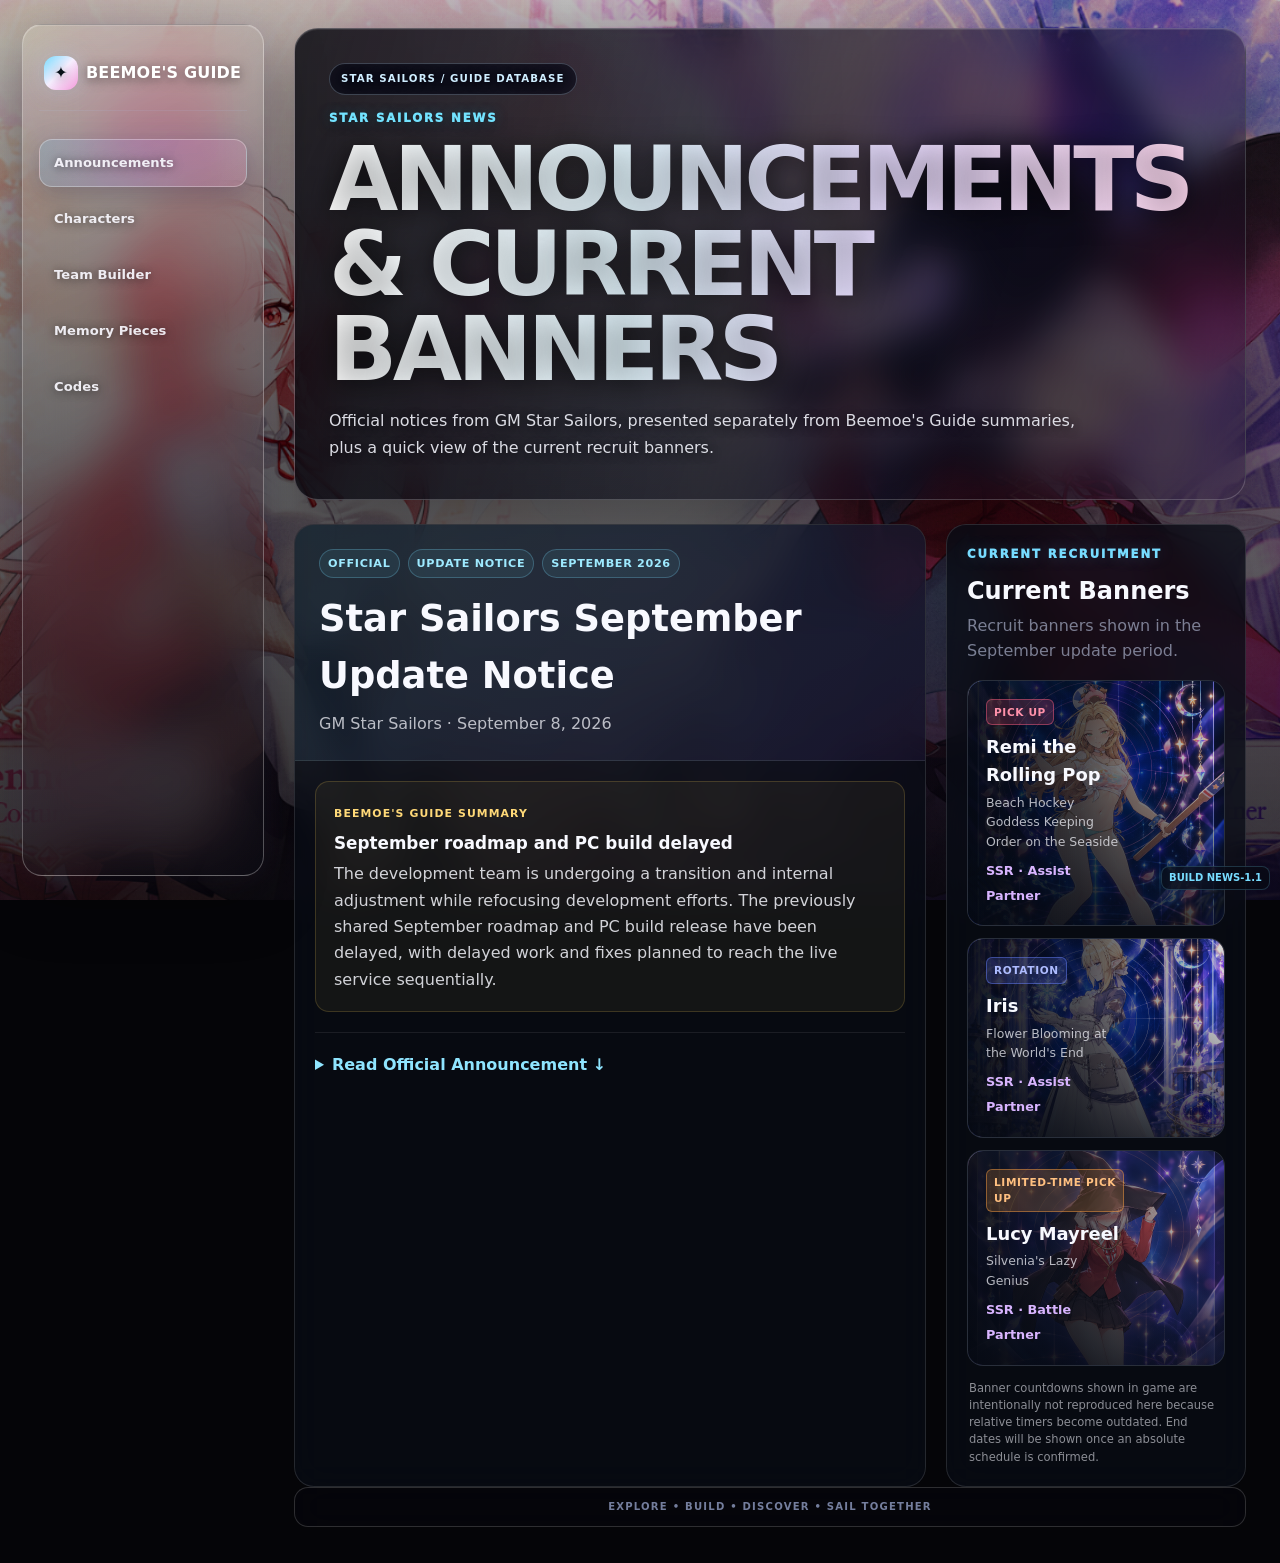
==== announcements.html @ 9695ebdf "Move Announcements first in site navigation" ====
<!DOCTYPE html><html lang="en"><head><meta charset="UTF-8"><meta name="viewport" content="width=device-width,initial-scale=1"><meta name="description" content="Latest official Star Sailors announcements and current recruit banners"><title>Announcements | Beemoe's Guide</title><link rel="stylesheet" href="./css/base.css?v=11"><link rel="stylesheet" href="./css/retro-theme.css?v=11"><link rel="stylesheet" href="./css/layout-fix.css?v=11"><link rel="stylesheet" href="./css/anime-glass-theme.css?v=11"><link rel="stylesheet" href="./css/announcements.css?v=1"></head><body><header class="topbar"><a class="logo" href="index.html"><span>✦</span> BEEMOE'S GUIDE</a><button id="menuBtn" class="menu-btn" aria-label="Open menu">☰</button><nav id="navLinks"><a class="active" href="announcements.html">Announcements</a><a href="index.html">Characters</a><a href="team-builder.html">Team Builder</a><a href="memory-pieces.html">Memory Pieces</a><a href="codes.html">Codes</a></nav></header><main class="wrap"><section class="page-head announcement-hero"><p class="eyebrow">STAR SAILORS NEWS</p><h1>Announcements & Current Banners</h1><p>Official notices from GM Star Sailors, presented separately from Beemoe's Guide summaries, plus a quick view of the current recruit banners.</p></section><div class="announcement-layout"><article class="official-card"><div class="official-head"><div class="notice-tags"><span class="notice-tag">OFFICIAL</span><span class="notice-tag">UPDATE NOTICE</span><span class="notice-tag">SEPTEMBER 2026</span></div><h2>Star Sailors September Update Notice</h2><p>GM Star Sailors · September 8, 2026</p></div><div class="player-summary"><span>BEEMOE'S GUIDE SUMMARY</span><strong>September roadmap and PC build delayed</strong><p>The development team is undergoing a transition and internal adjustment while refocusing development efforts. The previously shared September roadmap and PC build release have been delayed, with delayed work and fixes planned to reach the live service sequentially.</p></div><div class="official-body"><details><summary>Read Official Announcement ↓</summary><div class="official-copy"><p><strong>✨Our Voyage Continues✨ Star Sailors!</strong></p><p>Greetings, Adventurers!</p><p>First, we sincerely apologize for the concern caused by our recent lack of smooth communication and updates. We are carefully reviewing all the heartfelt criticism and concerns you have shared through the community. Today, we would like to apologize for the update delay and provide information on our September operation plan.</p><h3>1. Update Delay</h3><p>Star Sailors was created with the vision of reviving the classic JRPG turn-based combat system with a modern touch and charming characters. This vision still remains deeply rooted in our hearts.</p><p>To make this vision a reality, the &lt;Star Sailors&gt; development team is currently going through a period of transition and internal adjustment. We plan to refocus our development efforts to improve the game as a whole and get back on track with a better schedule.</p><p>To achieve this, some changes will be made to our development system, and we will need some time to complete this transition. As a result, the September update roadmap we had previously shared, as well as the PC build release, have unfortunately been delayed.</p><p>We sincerely apologize for disappointing Adventurers who have been waiting for the update content and PC build.</p><p>We understand that many Adventurers may be worried about future updates due to this sudden delay. We are currently communicating closely with the dev team to prevent any further schedule delays. Until then, the following temporary operation plan will be carried out.</p><p>We will prepare so that the delayed work and fixes can be applied to the live service sequentially as quickly as possible.</p><p class="source-note">Official announcement text supplied from GM Star Sailors. Beemoe's Guide summary above is editorial and is intentionally labeled separately.</p></div></details></div></article><aside class="banner-section"><p class="eyebrow">CURRENT RECRUITMENT</p><h2>Current Banners</h2><p class="lead">Recruit banners shown in the September update period.</p><div class="banner-stack"><article class="recruit-card"><div class="recruit-art"><img src="assets/characters/rolling-pop.png" alt="Remi the Rolling Pop" onerror="this.src='assets/characters/remi-the-rolling-pop.png'"></div><div class="recruit-copy"><span class="recruit-type pickup">PICK UP</span><h3>Remi the Rolling Pop</h3><p>Beach Hockey Goddess Keeping Order on the Seaside</p><strong>SSR · Assist Partner</strong></div></article><article class="recruit-card"><div class="recruit-art"><img src="assets/characters/iris.png" alt="Iris"></div><div class="recruit-copy"><span class="recruit-type rotation">ROTATION</span><h3>Iris</h3><p>Flower Blooming at the World's End</p><strong>SSR · Assist Partner</strong></div></article><article class="recruit-card"><div class="recruit-art"><img src="assets/characters/lucy-mayreel.png" alt="Lucy Mayreel"></div><div class="recruit-copy"><span class="recruit-type limited">LIMITED-TIME PICK UP</span><h3>Lucy Mayreel</h3><p>Silvenia's Lazy Genius</p><strong>SSR · Battle Partner</strong></div></article></div><p class="banner-disclaimer">Banner countdowns shown in game are intentionally not reproduced here because relative timers become outdated. End dates will be shown once an absolute schedule is confirmed.</p></aside></div></main><script>const b=document.getElementById('menuBtn'),n=document.getElementById('navLinks');if(b&&n)b.addEventListener('click',()=>n.classList.toggle('open'));</script><div style="position:fixed;right:10px;bottom:10px;z-index:9999;font:700 10px/1.2 system-ui;padding:5px 7px;border-radius:8px;background:rgba(8,11,18,.62);backdrop-filter:blur(10px);color:#77dcff;border:1px solid rgba(119,220,255,.2)">BUILD NEWS-1.1</div></body></html>
---- css/base.css ----
*{box-sizing:border-box;margin:0;padding:0}
html{scroll-behavior:smooth;scroll-padding-top:130px}
:root{
  --bg:#080b12;--bg2:#0d121d;--panel:#121925;--panel2:#182233;--panel3:#202b3d;--line:#28364b;--text:#f5f7fb;--muted:#95a0b3;--cyan:#67e8f9;--cyan2:#22d3ee;--purple:#8b5cf6;--violet:#a78bfa;--gold:#fbbf24;--green:#4ade80;--red:#fb7185;--max:1220px;
}
body{font-family:Inter,ui-sans-serif,system-ui,-apple-system,BlinkMacSystemFont,"Segoe UI",sans-serif;color:var(--text);line-height:1.55;min-height:100vh;background:linear-gradient(rgba(255,255,255,.018) 1px,transparent 1px),linear-gradient(90deg,rgba(255,255,255,.018) 1px,transparent 1px),radial-gradient(circle at 15% 0%,rgba(103,232,249,.12),transparent 24%),radial-gradient(circle at 85% 10%,rgba(139,92,246,.14),transparent 26%),var(--bg);background-size:42px 42px,42px 42px,auto,auto,auto;}
body.modal-open{overflow:hidden}a{text-decoration:none;color:inherit}button,input,select{font:inherit}.wrap{width:min(var(--max),calc(100% - 34px));margin:auto}
.topbar{height:74px;padding:0 max(17px,calc((100vw - var(--max))/2));position:sticky;top:0;z-index:80;display:flex;align-items:center;justify-content:space-between;gap:20px;background:rgba(8,11,18,.92);backdrop-filter:blur(16px);border-bottom:1px solid var(--line)}
.logo{font-weight:950;letter-spacing:-.02em;display:flex;align-items:center;gap:8px}.logo span{width:34px;height:34px;border-radius:10px;display:grid;place-items:center;background:linear-gradient(135deg,var(--cyan),var(--purple));color:#071018;box-shadow:0 0 28px rgba(103,232,249,.18)}.topbar nav{display:flex;gap:6px}.topbar nav a{padding:9px 12px;border-radius:9px;color:var(--muted);font-size:.88rem;font-weight:800;transition:.2s}.topbar nav a:hover,.topbar nav a.active{color:#fff;background:rgba(255,255,255,.05)}.menu-btn{display:none}
.page-head{padding:78px 0 32px}.eyebrow{color:var(--cyan);font-size:.73rem;font-weight:950;letter-spacing:.16em;text-transform:uppercase;margin-bottom:10px}.page-head h1,.character-hero h1{font-size:clamp(3rem,7vw,5.7rem);line-height:.95;letter-spacing:-.055em;text-transform:uppercase}.page-head h1 span{color:var(--cyan)}.page-head>p:last-child,.tagline{color:var(--muted);max-width:760px;margin-top:16px}
.database-toolbar{background:linear-gradient(180deg,rgba(255,255,255,.025),rgba(255,255,255,.012)),var(--panel);border:1px solid var(--line);border-radius:18px;padding:18px;box-shadow:0 18px 55px rgba(0,0,0,.25);margin-bottom:22px}.database-tabs{display:flex;gap:8px;flex-wrap:wrap;margin-bottom:16px}.db-tab,.outline-btn{border:1px solid var(--line);background:var(--panel2);color:var(--muted);padding:8px 13px;border-radius:9px;font-weight:850;cursor:pointer;transition:.2s}.db-tab:hover,.db-tab.active,.outline-btn:hover{color:#071018;border-color:transparent;background:linear-gradient(135deg,var(--cyan),var(--cyan2));box-shadow:0 8px 25px rgba(34,211,238,.13)}.filter-grid{display:grid;grid-template-columns:repeat(4,1fr);gap:12px}.filter-grid label{display:grid;gap:6px}.filter-grid label>span{color:var(--muted);font-size:.68rem;font-weight:900;letter-spacing:.09em;text-transform:uppercase}.filter-grid select,.filter-grid input{width:100%;outline:none;border:1px solid var(--line);background:#0d131e;color:#fff;border-radius:10px;padding:10px 11px}.filter-grid select:focus,.filter-grid input:focus{border-color:var(--cyan)}
.results-bar{display:flex;align-items:center;justify-content:space-between;gap:16px;margin:18px 0;color:var(--muted)}.mini-link{color:var(--cyan);font-size:.86rem;font-weight:900}
.character-grid{display:grid;grid-template-columns:repeat(4,1fr);gap:15px;padding-bottom:72px}.character-card{overflow:hidden;background:var(--panel);border:1px solid var(--line);border-radius:16px;transition:.22s;box-shadow:0 16px 40px rgba(0,0,0,.2)}.character-card:hover{transform:translateY(-5px);border-color:#3b506d;box-shadow:0 20px 48px rgba(0,0,0,.32),0 0 28px rgba(103,232,249,.04)}.portrait{height:235px;position:relative;display:grid;place-items:center;background:radial-gradient(circle at 50% 40%,rgba(103,232,249,.15),transparent 30%),linear-gradient(155deg,#1b2636,#101620 68%);border-bottom:1px solid var(--line)}.portrait.adventurer{background:radial-gradient(circle at 50% 40%,rgba(251,191,36,.13),transparent 30%),linear-gradient(155deg,#252334,#111620 68%)}.portrait.assist{background:radial-gradient(circle at 50% 40%,rgba(139,92,246,.18),transparent 31%),linear-gradient(155deg,#22263b,#111620 68%)}.portrait-icon{font-size:5.4rem;filter:drop-shadow(0 12px 18px rgba(0,0,0,.32))}.rarity{position:absolute;left:12px;top:12px;padding:5px 8px;border-radius:7px;background:rgba(251,191,36,.12);border:1px solid rgba(251,191,36,.26);color:var(--gold);font-size:.68rem;font-weight:950}.type-badge,.hero-type{position:absolute;right:12px;top:12px;padding:5px 8px;border-radius:7px;background:rgba(103,232,249,.08);border:1px solid rgba(103,232,249,.2);color:var(--cyan);font-size:.64rem;font-weight:950;letter-spacing:.05em;text-transform:uppercase}.card-body{padding:16px}.card-top{display:flex;align-items:flex-start;justify-content:space-between;gap:10px}.card-body h2{font-size:1.08rem;line-height:1.2}.card-top p{color:var(--muted);font-size:.74rem;margin-top:3px}.element,.hero-tags span{display:inline-flex;align-items:center;padding:5px 7px;border-radius:7px;border:1px solid var(--line);background:rgba(255,255,255,.025);font-size:.65rem;font-weight:900;text-transform:uppercase}.element.fire{color:#ff947c;border-color:rgba(255,148,124,.28);background:rgba(255,148,124,.07)}.element.water{color:#70cfff;border-color:rgba(112,207,255,.28);background:rgba(112,207,255,.07)}.element.wind{color:#79e4aa;border-color:rgba(121,228,170,.28);background:rgba(121,228,170,.07)}.element.earth{color:#e8b45f;border-color:rgba(232,180,95,.28);background:rgba(232,180,95,.07)}.element.light{color:#fff0aa;border-color:rgba(255,240,170,.28);background:rgba(255,240,170,.07)}.element.dark{color:#c69aff;border-color:rgba(198,154,255,.28);background:rgba(198,154,255,.07)}.attribute-row{display:flex;gap:6px;flex-wrap:wrap;margin-top:12px}.attribute-row span{padding:5px 7px;border-radius:7px;border:1px solid var(--line);color:#c7cfda;background:rgba(255,255,255,.025);font-size:.65rem;font-weight:850}.badges{display:flex;justify-content:space-between;gap:8px;padding-top:12px;margin-top:13px;border-top:1px solid var(--line);color:var(--muted);font-size:.66rem;font-weight:850}.badges span:last-child{color:var(--cyan)}
.info-strip{display:grid;grid-template-columns:repeat(3,1fr);gap:12px;margin-bottom:76px}.info-strip>div{background:var(--panel);border:1px solid var(--line);border-radius:13px;padding:15px}.info-kicker{display:block;color:var(--cyan);font-size:.63rem;font-weight:950;letter-spacing:.1em;margin-bottom:5px}.info-strip strong{font-size:.82rem}
.character-hero{padding:56px 0;border-bottom:1px solid var(--line);background:radial-gradient(circle at 15% 50%,rgba(103,232,249,.10),transparent 28%),radial-gradient(circle at 85% 50%,rgba(139,92,246,.10),transparent 30%)}.character-hero-grid{display:grid;grid-template-columns:350px 1fr;gap:50px;align-items:center}.large-portrait{height:390px;position:relative;display:grid;place-items:center;border-radius:18px;border:1px solid var(--line);background:radial-gradient(circle,rgba(103,232,249,.14),transparent 31%),linear-gradient(155deg,#1d2938,#101620);box-shadow:0 22px 65px rgba(0,0,0,.28)}.big-icon{font-size:8rem}.hero-tags{display:flex;gap:7px;flex-wrap:wrap;margin-top:22px}.hero-tags span:not(.element){color:#c7d0dc}.tab-shell{position:sticky;top:74px;z-index:50;background:rgba(12,17,26,.94);backdrop-filter:blur(12px);border-bottom:1px solid var(--line)}.tabs{display:flex;gap:26px;overflow:auto}.tabs a{padding:14px 0;color:var(--muted);white-space:nowrap;font-size:.8rem;font-weight:850}.tabs a:hover{color:var(--cyan)}.detail-content{padding-bottom:90px}.detail-section{padding:62px 0;border-bottom:1px solid var(--line)}.detail-section h2{font-size:clamp(2rem,4vw,3rem);letter-spacing:-.035em;margin-bottom:22px}.lead{color:var(--muted);max-width:850px}.overview-grid{display:grid;grid-template-columns:repeat(4,1fr);gap:12px}.overview-panel,.gear-card,.placeholder-block,.showcase{background:var(--panel);border:1px solid var(--line);border-radius:14px;padding:17px}.overview-panel span{display:block;color:var(--muted);font-size:.66rem;font-weight:900;text-transform:uppercase}.overview-panel strong{display:block;margin-top:5px}.content-placeholder{margin-top:18px}.placeholder-block p,.showcase p{color:var(--muted);margin-top:6px}.gear-grid{display:grid;grid-template-columns:repeat(3,1fr);gap:12px}.gear-icon{width:52px;height:52px;border-radius:11px;display:grid;place-items:center;background:rgba(103,232,249,.08);border:1px solid rgba(103,232,249,.18);color:var(--cyan);font-size:1.35rem;margin:16px 0}.showcase{text-align:center;padding:62px 24px;background:radial-gradient(circle at center,rgba(139,92,246,.12),transparent 32%),var(--panel)}.play{width:70px;height:70px;border-radius:50%;display:grid;place-items:center;margin:0 auto 17px;background:linear-gradient(135deg,var(--cyan),var(--cyan2));color:#061018;font-size:1.35rem;box-shadow:0 0 35px rgba(103,232,249,.16)}
.team-page-head{padding-bottom:28px}.formation-shell{margin:12px 0 32px}.formation-grid{display:grid;grid-template-columns:1.15fr repeat(4,1fr) 1.15fr;gap:11px}.team-slot{min-height:315px;position:relative;border:1px solid var(--line);border-radius:16px;background:linear-gradient(180deg,#151d2b,#0e141f);color:#fff;padding:18px 11px;display:flex;flex-direction:column;align-items:center;justify-content:center;text-align:center;cursor:pointer;transition:.22s;overflow:hidden}.team-slot:before{content:"";position:absolute;inset:0 auto auto 0;width:100%;height:3px;background:linear-gradient(90deg,var(--cyan),var(--purple),transparent 84%);opacity:.8}.team-slot:hover{transform:translateY(-5px);border-color:#40536e;box-shadow:0 18px 44px rgba(0,0,0,.32),0 0 25px rgba(103,232,249,.05)}.team-slot.hero-slot{background:radial-gradient(circle at 50% 38%,rgba(251,191,36,.08),transparent 31%),linear-gradient(180deg,#1d2230,#101620)}.team-slot.monster-slot{background:radial-gradient(circle at 50% 38%,rgba(139,92,246,.14),transparent 31%),linear-gradient(180deg,#171b2b,#0f1420)}.team-slot.filled{border-color:#3b516c}.slot-label{position:absolute;top:13px;color:var(--cyan);font-size:.61rem;font-weight:950;letter-spacing:.08em}.slot-icon{font-size:4.2rem;margin:22px 0 13px;filter:drop-shadow(0 10px 16px rgba(0,0,0,.32))}.team-slot strong{font-size:.92rem}.team-slot small{color:var(--muted);font-size:.68rem;margin-top:5px}.team-analysis{padding:28px 0 82px}.analysis-head{display:flex;align-items:flex-end;justify-content:space-between;gap:20px;margin-bottom:18px}.analysis-head h2{font-size:2rem}.analysis-grid{display:grid;grid-template-columns:repeat(4,1fr);gap:12px}.analysis-card{background:var(--panel);border:1px solid var(--line);border-radius:13px;padding:16px}.analysis-card span{display:block;color:var(--muted);font-size:.65rem;font-weight:900;text-transform:uppercase;letter-spacing:.08em}.analysis-card strong{display:block;margin-top:5px}.team-note{margin-top:12px;border-radius:12px;background:rgba(103,232,249,.05);border:1px solid rgba(103,232,249,.16);padding:15px;color:var(--muted)}
.picker-backdrop{position:fixed;inset:0;z-index:100;background:rgba(3,6,11,.78);display:grid;place-items:center;padding:22px}.picker-backdrop[hidden]{display:none}.picker-modal{width:min(930px,100%);max-height:85vh;overflow:auto;background:#0e141e;border:1px solid var(--line);border-radius:18px;padding:20px;box-shadow:0 35px 100px rgba(0,0,0,.55)}.picker-head{display:flex;justify-content:space-between;align-items:flex-start;gap:16px;margin-bottom:18px}.picker-head h2{font-size:1.8rem}.icon-btn{width:38px;height:38px;border-radius:9px;border:1px solid var(--line);background:var(--panel2);color:#fff;cursor:pointer}.picker-grid{display:grid;grid-template-columns:repeat(3,1fr);gap:10px}.picker-card{display:grid;grid-template-columns:62px 1fr;gap:12px;align-items:center;text-align:left;padding:11px;border-radius:12px;border:1px solid var(--line);background:var(--panel);color:#fff;cursor:pointer;transition:.2s}.picker-card:hover{border-color:#415670;transform:translateY(-2px)}.picker-icon{width:58px;height:58px;border-radius:10px;display:grid;place-items:center;background:#0c1119;font-size:2rem}.picker-card small{display:block;color:var(--muted);font-size:.68rem}.picker-tags{display:flex;gap:5px;flex-wrap:wrap;margin-top:6px}.picker-tags span{padding:3px 5px;border-radius:5px;border:1px solid var(--line);color:#c6cfdb;font-size:.6rem}
@media(max-width:1050px){.character-grid{grid-template-columns:repeat(3,1fr)}.formation-grid{grid-template-columns:repeat(3,1fr)}.filter-grid{grid-template-columns:repeat(2,1fr)}.overview-grid,.analysis-grid{grid-template-columns:repeat(2,1fr)}}
@media(max-width:760px){.topbar nav{position:absolute;top:74px;left:16px;right:16px;display:none;flex-direction:column;padding:10px;border-radius:12px;border:1px solid var(--line);background:#0d121d}.topbar nav.open{display:flex}.menu-btn{display:block;background:var(--panel);color:#fff;border:1px solid var(--line);border-radius:9px;padding:7px 10px}.character-grid,.formation-grid,.filter-grid,.overview-grid,.analysis-grid,.picker-grid,.gear-grid{grid-template-columns:1fr}.portrait{height:220px}.team-slot{min-height:205px}.character-hero-grid{grid-template-columns:1fr}.large-portrait{height:300px}.info-strip{grid-template-columns:1fr}}
.memory-filter-grid{grid-template-columns:2fr 1fr}.memory-grid{display:grid;grid-template-columns:repeat(3,1fr);gap:16px;padding-bottom:80px}.memory-card{overflow:hidden;background:var(--panel);border:1px solid var(--line);border-radius:16px;transition:.22s;box-shadow:0 16px 40px rgba(0,0,0,.2)}.memory-card:hover{transform:translateY(-5px);border-color:#40536d;box-shadow:0 20px 48px rgba(0,0,0,.32),0 0 28px rgba(139,92,246,.07)}.memory-art{position:relative;height:330px;overflow:hidden;background:radial-gradient(circle at center,rgba(139,92,246,.18),transparent 36%),linear-gradient(155deg,#1b2636,#101620);border-bottom:1px solid var(--line)}.memory-art img{width:100%;height:100%;object-fit:cover;display:block}.memory-placeholder{width:100%;height:100%;display:grid;place-items:center;font-size:5rem;color:var(--violet)}.memory-card-body{padding:16px}.memory-title-row{display:flex;align-items:flex-start;justify-content:space-between;gap:12px}.memory-title-row h2{font-size:1.1rem}.memory-title-row p{color:var(--muted);font-size:.74rem;margin-top:2px}.role-chip{display:inline-flex;align-items:center;padding:5px 8px;border-radius:7px;border:1px solid rgba(139,92,246,.25);background:rgba(139,92,246,.09);color:#c8b5ff;font-size:.66rem;font-weight:900;text-transform:uppercase}.memory-stats-mini{display:grid;grid-template-columns:repeat(3,1fr);gap:8px;margin-top:15px}.memory-stats-mini span{padding:8px;border-radius:9px;border:1px solid var(--line);background:rgba(255,255,255,.025);color:var(--muted);font-size:.66rem;text-align:center}.memory-stats-mini strong{display:block;color:#fff;font-size:.86rem;margin-top:3px}
.memory-detail-hero{padding:62px 0 72px;background:radial-gradient(circle at 20% 50%,rgba(103,232,249,.08),transparent 26%),radial-gradient(circle at 75% 50%,rgba(139,92,246,.12),transparent 30%);border-bottom:1px solid var(--line)}.memory-detail-grid{display:grid;grid-template-columns:minmax(320px,440px) 1fr;gap:48px;align-items:start}.memory-detail-art{position:sticky;top:100px}.memory-card-frame{position:relative;min-height:520px;border-radius:22px;overflow:hidden;border:1px solid #364860;background:radial-gradient(circle,rgba(139,92,246,.13),transparent 36%),#101620;box-shadow:0 26px 75px rgba(0,0,0,.36);transition:.25s}.memory-card-frame.max-growth-active{border-color:rgba(251,191,36,.58);box-shadow:0 26px 75px rgba(0,0,0,.36),0 0 38px rgba(251,191,36,.13),0 0 70px rgba(139,92,246,.08)}.memory-card-frame.max-growth-active:after{content:"✦  ✧  ✦";position:absolute;inset:16px 16px auto auto;color:#ffe082;font-size:1.25rem;text-shadow:0 0 18px rgba(251,191,36,.8)}.memory-card-frame img{width:100%;height:100%;min-height:520px;object-fit:cover;display:block}.memory-info-panel{background:linear-gradient(180deg,rgba(255,255,255,.025),rgba(255,255,255,.01)),var(--panel);border:1px solid var(--line);border-radius:18px;padding:22px}.memory-banner{display:flex;justify-content:space-between;align-items:flex-start;gap:20px;padding-bottom:18px;border-bottom:1px solid var(--line)}.memory-banner h1{font-size:clamp(2.2rem,5vw,4rem);line-height:1;letter-spacing:-.045em;text-transform:uppercase}.memory-rarity{display:inline-flex;padding:7px 10px;border-radius:8px;background:rgba(251,191,36,.12);border:1px solid rgba(251,191,36,.28);color:var(--gold);font-weight:950}.memory-meta-row{display:flex;flex-wrap:wrap;gap:10px;align-items:center;padding:16px 0}.restriction-text{color:var(--muted);font-size:.84rem;font-weight:700}.base-stat-panel{display:grid;gap:8px;margin-bottom:20px}.base-stat-panel>div{display:flex;justify-content:space-between;align-items:center;gap:20px;padding:11px 13px;border-radius:10px;background:#0d131e;border:1px solid var(--line)}.base-stat-panel span{color:#d8dfeb;font-weight:800}.base-stat-panel strong{font-size:1.05rem}.effect-stack{display:grid;gap:11px}.effect-block{display:grid;grid-template-columns:44px 1fr;gap:13px;padding:15px 0;border-top:1px solid var(--line)}.effect-icon{width:40px;height:40px;border-radius:10px;display:grid;place-items:center;background:rgba(251,191,36,.08);border:1px solid rgba(251,191,36,.18);color:var(--gold);font-weight:900}.effect-block h3{font-size:1.05rem;margin-bottom:5px}.effect-block p{color:var(--muted);font-size:.9rem}.locked-effect{opacity:.38}.max-growth-control{display:flex;justify-content:space-between;align-items:center;gap:18px;margin-top:20px;padding:16px;border-radius:12px;background:#0d131e;border:1px solid var(--line)}.max-growth-control>div{display:grid}.max-growth-control span{font-weight:900}.max-growth-control small{color:var(--muted);margin-top:2px}.growth-toggle{width:56px;height:30px;border-radius:999px;padding:3px;border:1px solid var(--line);background:#252d3a;cursor:pointer;transition:.2s}.growth-toggle span{display:block;width:22px;height:22px;border-radius:50%;background:#7d8797;transition:.22s}.growth-toggle.active{background:linear-gradient(90deg,var(--purple),var(--cyan2));border-color:transparent;box-shadow:0 0 24px rgba(139,92,246,.15)}.growth-toggle.active span{transform:translateX(25px);background:#fff}.memory-notes{display:grid;grid-template-columns:1fr 1fr;gap:14px;padding:42px 0 80px}.memory-note-card{background:var(--panel);border:1px solid var(--line);border-radius:14px;padding:20px}.memory-note-card h2{font-size:1.15rem;margin-bottom:7px}.memory-note-card p:last-child{color:var(--muted)}
@media(max-width:900px){.memory-grid{grid-template-columns:repeat(2,1fr)}.memory-detail-grid{grid-template-columns:1fr}.memory-detail-art{position:relative;top:auto}.memory-card-frame{max-width:470px;margin:auto}}
@media(max-width:650px){.memory-grid,.memory-filter-grid,.memory-notes{grid-template-columns:1fr}.memory-art{height:300px}}
.character-image{width:100%;height:100%;object-fit:cover;display:block}.character-hero-image{width:100%;height:100%;object-fit:cover;display:block;border-radius:18px}
---- css/retro-theme.css ----
/* Beemoe's Guide — Black Glassmorphism / Star Sailors Theme */
:root{--bg:#030406;--bg-2:#070910;--glass:rgba(13,17,29,.48);--glass-strong:rgba(12,16,28,.68);--glass-soft:rgba(255,255,255,.045);--line:rgba(177,198,255,.22);--line-bright:rgba(126,205,255,.44);--text:#f8f9ff;--muted:#a7aec7;--cyan:#77dcff;--blue:#6aa8ff;--purple:#aa8cff;--pink:#f49adb;--gold:#ffd96a;--green:#69efc1;--red:#ff8098;--shadow:0 24px 70px rgba(0,0,0,.52);--inner:inset 0 1px 0 rgba(255,255,255,.08);--blur:blur(22px) saturate(130%)}
html{scrollbar-color:#7767b7 #06070b}body{font-family:Inter,ui-sans-serif,system-ui,-apple-system,BlinkMacSystemFont,"Segoe UI",sans-serif;color:var(--text);min-height:100vh;overflow-x:hidden;background:radial-gradient(circle at 73% 7%,rgba(116,106,255,.10),transparent 24%),radial-gradient(circle at 20% 82%,rgba(86,180,255,.07),transparent 26%),#030406}body:before{content:"";position:fixed;inset:0;pointer-events:none;z-index:-2;background:radial-gradient(circle at 82% 17%,rgba(118,201,255,.06) 0 1px,transparent 1.5px),radial-gradient(circle at 53% 34%,rgba(244,154,219,.05) 0 1px,transparent 1.5px),radial-gradient(circle at 31% 13%,rgba(255,255,255,.05) 0 1px,transparent 1.5px);background-size:260px 260px,330px 330px,420px 420px;opacity:.7}body:after{content:"";position:fixed;right:-120px;bottom:-150px;width:430px;height:430px;pointer-events:none;z-index:-1;border-radius:50%;background:radial-gradient(circle at 35% 30%,rgba(255,255,255,.10),rgba(125,101,255,.07) 33%,rgba(52,75,126,.035) 52%,transparent 69%);filter:blur(8px);opacity:.48}
.database-toolbar,.team-analysis,.analysis-card,.overview-panel,.gear-card,.placeholder-block,.showcase,.memory-card,.memory-detail-card,.memory-effect-card,.memory-break-card,.memory-stats-card,.info-strip>div,.team-slot,.picker-modal,.large-portrait,.character-card,.results-bar{background:linear-gradient(145deg,rgba(255,255,255,.075),rgba(255,255,255,.025) 36%,rgba(255,255,255,.012) 70%),var(--glass) !important;border:1px solid var(--line) !important;box-shadow:var(--shadow),var(--inner) !important;backdrop-filter:var(--blur);-webkit-backdrop-filter:var(--blur)}
.database-toolbar,.team-analysis,.overview-panel,.gear-card,.placeholder-block,.showcase,.memory-detail-card,.memory-effect-card,.memory-break-card,.memory-stats-card,.picker-modal,.large-portrait{border-radius:20px !important}.character-card,.memory-card,.team-slot,.analysis-card,.info-strip>div,.results-bar{border-radius:17px !important}
@media(min-width:1101px){.topbar{position:fixed !important;left:22px;top:24px;bottom:24px;width:242px;height:auto !important;padding:24px 16px !important;display:flex !important;flex-direction:column;justify-content:flex-start !important;align-items:stretch !important;gap:28px;background:linear-gradient(155deg,rgba(22,28,48,.62),rgba(7,10,18,.66)) !important;border:1px solid rgba(180,202,255,.25) !important;border-radius:20px;backdrop-filter:blur(26px) saturate(125%);-webkit-backdrop-filter:blur(26px) saturate(125%);box-shadow:0 30px 90px rgba(0,0,0,.58),inset 0 1px 0 rgba(255,255,255,.08);z-index:90}.topbar .logo{justify-content:flex-start;padding:7px 5px 20px;border-bottom:1px solid rgba(180,202,255,.10)}.topbar nav{display:flex !important;flex-direction:column;width:100%;gap:8px;padding:0;border:0;background:transparent}.topbar nav a{display:flex;align-items:center;min-height:48px;padding:12px 14px;border-radius:13px;color:#c2c8dc;font-size:.82rem;font-weight:750;border:1px solid transparent}.topbar nav a:hover,.topbar nav a.active{color:#fff;border-color:rgba(135,191,255,.34);background:linear-gradient(100deg,rgba(99,173,255,.16),rgba(184,116,255,.11),rgba(244,154,219,.10));box-shadow:inset 0 1px 0 rgba(255,255,255,.09),0 8px 24px rgba(0,0,0,.22),0 0 24px rgba(116,184,255,.09)}.menu-btn{display:none !important}body>.wrap{width:min(1220px,calc(100vw - 320px));margin-left:294px;margin-right:26px}body>#characterPage,body>#memoryDetail{margin-left:274px;width:calc(100% - 274px)}}
.logo{font-weight:950;letter-spacing:.01em;color:#fff;text-shadow:0 0 18px rgba(119,220,255,.20)}.logo span{border-radius:12px;background:linear-gradient(135deg,var(--cyan),#f6efff 48%,var(--pink));box-shadow:0 0 22px rgba(119,220,255,.20),0 0 32px rgba(244,154,219,.14)}
.page-head{padding-top:66px;position:relative}.page-head:before{content:"STAR SAILORS / GUIDE DATABASE";display:inline-flex;margin-bottom:14px;padding:7px 11px;border:1px solid rgba(177,198,255,.16);border-radius:999px;color:#b9c9ef;background:rgba(255,255,255,.025);backdrop-filter:blur(12px);font-size:.64rem;font-weight:850;letter-spacing:.105em}.eyebrow{color:var(--cyan);text-shadow:0 0 16px rgba(119,220,255,.25)}.page-head h1,.character-hero h1{letter-spacing:-.052em;background:linear-gradient(90deg,#fff 0%,#c8efff 35%,#c9b6ff 66%,#f3b6dc 100%);-webkit-background-clip:text;background-clip:text;color:transparent;filter:drop-shadow(0 0 24px rgba(103,178,255,.09))}.page-head>p:last-child,.tagline,.lead{color:var(--muted)}
.database-toolbar{position:relative;overflow:hidden;padding:20px !important}.database-toolbar:before,.team-analysis:before,.overview-panel:before,.memory-card:before{content:"";position:absolute;left:18px;right:18px;top:0;height:1px;background:linear-gradient(90deg,transparent,rgba(119,220,255,.66),rgba(196,148,255,.46),rgba(244,154,219,.42),transparent);opacity:.9}.db-tab,.outline-btn,.icon-btn{border-radius:11px !important;border:1px solid rgba(177,198,255,.15);background:rgba(255,255,255,.035);color:#bdc4d7;font-weight:800;transition:.2s ease;backdrop-filter:blur(12px)}.db-tab:hover,.db-tab.active,.outline-btn:hover{color:#fff;border-color:rgba(134,199,255,.34);background:linear-gradient(110deg,rgba(91,169,255,.14),rgba(174,125,255,.11),rgba(244,154,219,.11));box-shadow:0 8px 22px rgba(0,0,0,.22),inset 0 1px 0 rgba(255,255,255,.08),0 0 20px rgba(112,186,255,.06)}.filter-grid select,.filter-grid input{border-radius:12px;background:rgba(4,7,14,.58);border-color:rgba(177,198,255,.15);color:#f1f5ff;box-shadow:inset 0 1px 0 rgba(255,255,255,.025)}.filter-grid select:focus,.filter-grid input:focus{border-color:rgba(119,220,255,.50);box-shadow:0 0 0 3px rgba(119,220,255,.055)}
.character-grid,.memory-grid{gap:18px}.character-card,.memory-card,.team-slot{overflow:hidden;position:relative;transition:transform .22s ease,border-color .22s ease,box-shadow .22s ease}.character-card:after,.memory-card:after,.team-slot:after{content:"";position:absolute;inset:0;pointer-events:none;background:linear-gradient(125deg,rgba(255,255,255,.08),transparent 24%,transparent 72%,rgba(152,116,255,.045));opacity:.75}.character-card:hover,.memory-card:hover,.team-slot:hover{transform:translateY(-6px);border-color:rgba(132,201,255,.38) !important;box-shadow:0 28px 68px rgba(0,0,0,.56),0 0 28px rgba(102,181,255,.07),inset 0 1px 0 rgba(255,255,255,.10) !important}.portrait,.portrait.adventurer,.portrait.assist,.memory-art{background:rgba(5,8,16,.50);border-bottom:1px solid rgba(177,198,255,.12)}.memory-art img{filter:saturate(1.02) contrast(1.015)}.rarity{border-radius:8px;background:rgba(255,217,106,.08);border-color:rgba(255,217,106,.25);color:var(--gold);backdrop-filter:blur(8px)}.type-badge,.hero-type{border-radius:8px;color:#fff;border-color:rgba(244,154,219,.24);background:rgba(244,154,219,.08);backdrop-filter:blur(10px)}.element,.hero-tags span,.attribute-row span,.memory-role{border-radius:8px !important;background:rgba(255,255,255,.03)}.badges{border-color:rgba(177,198,255,.10)}.badges span:last-child,.mini-link,.info-kicker,.slot-label{color:var(--cyan)}.memory-stats span,.stat-box{border-radius:10px !important;background:rgba(255,255,255,.025) !important;border-color:rgba(177,198,255,.13) !important;box-shadow:inset 0 1px 0 rgba(255,255,255,.035)}.memory-placeholder{color:var(--pink);text-shadow:0 0 18px rgba(244,154,219,.30)}
.character-hero{background:radial-gradient(circle at 21% 44%,rgba(82,169,255,.07),transparent 27%),radial-gradient(circle at 80% 35%,rgba(178,127,255,.06),transparent 28%),transparent;border-bottom:1px solid rgba(177,198,255,.10)}.large-portrait{overflow:hidden}.tab-shell{background:rgba(4,6,11,.70);backdrop-filter:blur(20px) saturate(125%);border-bottom:1px solid rgba(177,198,255,.10)}.tabs a{font-weight:780}.tabs a:hover{color:var(--cyan)}.formation-grid{gap:13px}.team-slot{background:linear-gradient(150deg,rgba(255,255,255,.065),rgba(255,255,255,.018)),rgba(9,13,24,.50) !important}.team-slot:before{height:1px;background:linear-gradient(90deg,transparent,rgba(244,154,219,.55),rgba(119,220,255,.55),transparent)}.slot-icon{filter:drop-shadow(0 0 12px rgba(190,145,255,.26))}.picker-backdrop{background:rgba(0,0,0,.68);backdrop-filter:blur(10px)}.picker-modal{background:linear-gradient(155deg,rgba(20,25,42,.82),rgba(7,9,17,.82)) !important}.results-bar{padding:11px 15px;background:rgba(255,255,255,.022) !important;box-shadow:inset 0 1px 0 rgba(255,255,255,.035) !important}.info-strip>div{box-shadow:0 18px 46px rgba(0,0,0,.35),inset 0 1px 0 rgba(255,255,255,.06) !important}.wrap:after{content:"EXPLORE  •  BUILD  •  DISCOVER  •  SAIL TOGETHER";display:block;margin:12px 0 36px;padding:11px 14px;border:1px solid rgba(177,198,255,.10);border-radius:14px;color:#747e9d;background:rgba(255,255,255,.018);backdrop-filter:blur(12px);font-size:.63rem;font-weight:800;letter-spacing:.12em;text-align:center}
@media(max-width:1100px){.topbar{height:72px;background:rgba(5,7,13,.76);border-bottom:1px solid rgba(177,198,255,.14);backdrop-filter:blur(22px) saturate(125%);-webkit-backdrop-filter:blur(22px) saturate(125%);box-shadow:0 12px 40px rgba(0,0,0,.34)}.topbar nav{padding:6px;border:1px solid rgba(177,198,255,.08);border-radius:14px;background:rgba(255,255,255,.02)}.topbar nav a{border-radius:10px}.topbar nav a:hover,.topbar nav a.active{background:rgba(120,173,255,.09)}}
@media(max-width:760px){.topbar{height:66px}.topbar nav{background:rgba(7,9,16,.94);border:1px solid rgba(177,198,255,.14)}.page-head{padding-top:52px}.page-head:before{font-size:.55rem}.character-card:hover,.memory-card:hover,.team-slot:hover{transform:none}}
---- css/layout-fix.css ----
/* Layout balance fix for the black glassmorphism theme */
@media (min-width:1101px){
  body>.wrap{
    width:auto !important;
    max-width:none !important;
    margin-left:294px !important;
    margin-right:34px !important;
  }

  body>#characterPage,
  body>#memoryDetail{
    margin-left:274px !important;
    width:calc(100% - 274px) !important;
  }

  .page-head,
  .database-toolbar,
  .results-bar,
  .info-strip,
  .team-analysis,
  .formation-shell{
    max-width:none !important;
  }

  .memory-grid{
    grid-template-columns:repeat(4,minmax(0,1fr)) !important;
  }

  .character-grid{
    grid-template-columns:repeat(4,minmax(0,1fr)) !important;
  }
}

@media (min-width:1450px){
  .memory-grid,.character-grid{gap:20px !important}
}

@media (min-width:1101px) and (max-width:1450px){
  .memory-grid,.character-grid{
    grid-template-columns:repeat(3,minmax(0,1fr)) !important;
  }
}
---- css/anime-glass-theme.css ----
/* Beemoe's Guide — Anime Background + Glassmorphism Overlay */
:root{
  --anime-bg:url("../assets/ui/yenpekar-lucy-theme.png");
  --anime-glass:rgba(14,14,26,.34);
  --anime-line:rgba(255,255,255,.24);
}

body{
  background-color:#050508 !important;
  background-image:
    linear-gradient(rgba(5,4,10,.22),rgba(5,4,10,.62)),
    var(--anime-bg) !important;
  background-size:cover !important;
  background-position:center top !important;
  background-repeat:no-repeat !important;
  background-attachment:fixed !important;
}

body:before{
  content:"";
  position:fixed;
  inset:0;
  z-index:-1;
  pointer-events:none;
  background:linear-gradient(180deg,rgba(5,4,10,.08),rgba(5,4,10,.38) 52%,rgba(5,4,10,.72));
}

body:after{display:none !important;}

.topbar,
.database-toolbar,
.results-bar,
.character-card,
.memory-card,
.team-analysis,
.analysis-card,
.team-slot,
.picker-modal,
.info-strip>div,
.overview-panel,
.gear-card,
.placeholder-block,
.showcase,
.memory-detail-card,
.memory-effect-card,
.memory-break-card,
.memory-stats-card,
.large-portrait{
  background:
    linear-gradient(145deg,rgba(255,255,255,.14),rgba(255,255,255,.055) 38%,rgba(7,8,15,.28) 78%),
    var(--anime-glass) !important;
  border:1px solid var(--anime-line) !important;
  box-shadow:
    0 22px 60px rgba(0,0,0,.36),
    inset 0 1px 0 rgba(255,255,255,.15),
    0 0 28px rgba(194,135,255,.08) !important;
  backdrop-filter:blur(24px) saturate(138%) !important;
  -webkit-backdrop-filter:blur(24px) saturate(138%) !important;
}

.database-toolbar,
.team-analysis,
.memory-detail-card,
.memory-effect-card,
.memory-break-card,
.memory-stats-card,
.picker-modal,
.large-portrait{
  border-radius:22px !important;
}

.character-card,
.memory-card,
.team-slot,
.analysis-card,
.results-bar,
.info-strip>div{
  border-radius:18px !important;
}

@media(min-width:1101px){
  .topbar{
    background:linear-gradient(155deg,rgba(255,255,255,.13),rgba(9,9,18,.42)) !important;
    border-color:rgba(255,255,255,.28) !important;
  }
}

.topbar nav a:hover,
.topbar nav a.active,
.db-tab:hover,
.db-tab.active,
.outline-btn:hover{
  background:linear-gradient(110deg,rgba(104,194,255,.20),rgba(181,123,255,.19),rgba(255,151,215,.18)) !important;
  border-color:rgba(255,255,255,.31) !important;
  box-shadow:0 8px 26px rgba(0,0,0,.20),0 0 24px rgba(156,130,255,.13) !important;
}

.page-head{
  position:relative !important;
  isolation:isolate;
  padding:34px 34px 38px !important;
  margin-top:28px !important;
  margin-bottom:24px !important;
  border:1px solid rgba(255,255,255,.20);
  border-radius:24px;
  background:linear-gradient(105deg,rgba(7,8,18,.78) 0%,rgba(9,10,24,.64) 46%,rgba(20,12,31,.36) 100%) !important;
  box-shadow:0 24px 65px rgba(0,0,0,.34),inset 0 1px 0 rgba(255,255,255,.10);
  backdrop-filter:blur(18px) saturate(125%);
  -webkit-backdrop-filter:blur(18px) saturate(125%);
  overflow:hidden;
}
.page-head:after{content:"";position:absolute;inset:0;z-index:-1;pointer-events:none;background:linear-gradient(90deg,rgba(0,0,0,.22),transparent 65%);}
.page-head:before{color:#cfeeff !important;background:rgba(7,10,24,.46) !important;border-color:rgba(210,233,255,.24) !important;text-shadow:0 1px 10px rgba(0,0,0,.55);}
.page-head h1,.character-hero h1{background:linear-gradient(90deg,#ffffff 0%,#e5f7ff 34%,#e8dcff 64%,#ffd8ef 100%);-webkit-background-clip:text;background-clip:text;color:transparent;}
.page-head h1{text-shadow:0 3px 30px rgba(0,0,0,.35);filter:drop-shadow(0 2px 12px rgba(0,0,0,.40));}
.page-head .eyebrow{color:#73e3ff !important;text-shadow:0 2px 12px rgba(0,0,0,.75),0 0 12px rgba(71,214,255,.28) !important;}
.page-head>p:last-child,.page-head p:not(.eyebrow){color:rgba(246,247,255,.88) !important;text-shadow:0 2px 10px rgba(0,0,0,.72);font-weight:500;line-height:1.65;}

.portrait,.portrait.adventurer,.portrait.assist,.memory-art{background:rgba(8,9,17,.20) !important;border-bottom-color:rgba(255,255,255,.13) !important;}
.filter-grid select,.filter-grid input{background:rgba(8,9,16,.42) !important;border-color:rgba(255,255,255,.20) !important;backdrop-filter:blur(14px);}
.results-bar{background:rgba(13,13,23,.28) !important;}
.character-card:hover,.memory-card:hover,.team-slot:hover{transform:translateY(-5px);border-color:rgba(171,211,255,.46) !important;box-shadow:0 28px 70px rgba(0,0,0,.44),0 0 30px rgba(160,127,255,.12),inset 0 1px 0 rgba(255,255,255,.17) !important;}
.character-hero{background:transparent !important;}
.tab-shell{background:rgba(8,8,14,.46) !important;backdrop-filter:blur(20px) saturate(130%) !important;-webkit-backdrop-filter:blur(20px) saturate(130%) !important;}

/* Compact floating-glass navigation for Character Detail sections. */
#characterPage .tab-shell{
  position:sticky !important;
  top:0 !important;
  z-index:70 !important;
  padding:9px 20px !important;
  background:linear-gradient(90deg,rgba(8,10,23,.72),rgba(20,13,39,.68),rgba(8,10,23,.72)) !important;
  border-top:1px solid rgba(255,255,255,.10) !important;
  border-bottom:1px solid rgba(160,186,255,.20) !important;
  box-shadow:0 12px 34px rgba(0,0,0,.28),inset 0 1px 0 rgba(255,255,255,.06) !important;
  backdrop-filter:blur(26px) saturate(145%) !important;
  -webkit-backdrop-filter:blur(26px) saturate(145%) !important;
}
#characterPage .tab-shell:before{
  content:"";
  position:absolute;
  left:14%;right:14%;top:0;height:1px;
  pointer-events:none;
  background:linear-gradient(90deg,transparent,rgba(119,220,255,.46),rgba(183,139,255,.48),rgba(244,154,219,.32),transparent);
}
#characterPage .tabs{
  width:max-content !important;
  max-width:100% !important;
  min-height:0 !important;
  margin:0 auto !important;
  padding:4px !important;
  gap:4px !important;
  justify-content:center !important;
  overflow-x:auto !important;
  border:1px solid rgba(177,198,255,.14);
  border-radius:15px;
  background:rgba(3,5,14,.34);
  box-shadow:inset 0 1px 0 rgba(255,255,255,.05),0 8px 24px rgba(0,0,0,.15);
  scrollbar-width:none;
}
#characterPage .tabs::-webkit-scrollbar{display:none;}
#characterPage .tabs a{
  position:relative;
  flex:0 0 auto !important;
  min-height:34px !important;
  padding:8px 13px !important;
  border:1px solid transparent;
  border-radius:10px;
  color:rgba(209,216,238,.74) !important;
  font-size:.74rem !important;
  font-weight:800 !important;
  letter-spacing:.005em;
  white-space:nowrap;
  transition:color .18s ease,background .18s ease,border-color .18s ease,box-shadow .18s ease,transform .18s ease;
}
#characterPage .tabs a:hover{
  color:#fff !important;
  background:rgba(255,255,255,.055);
  border-color:rgba(177,198,255,.13);
}
#characterPage .tabs a.active,
#characterPage .tabs a[aria-current="location"]{
  color:#fff !important;
  background:linear-gradient(110deg,rgba(85,190,255,.17),rgba(151,112,255,.18),rgba(241,132,215,.12));
  border-color:rgba(139,210,255,.30);
  box-shadow:inset 0 1px 0 rgba(255,255,255,.10),0 0 20px rgba(114,187,255,.10);
}
#characterPage .tabs a.active:after,
#characterPage .tabs a[aria-current="location"]:after{
  content:"";
  position:absolute;
  left:24%;right:24%;bottom:3px;height:2px;
  border-radius:999px;
  background:linear-gradient(90deg,#75ddff,#aa91ff,#f3a2dc);
  box-shadow:0 0 9px rgba(119,220,255,.52);
}
#characterPage .tabs a:focus-visible{outline:2px solid rgba(119,220,255,.72);outline-offset:1px;}
#characterPage .detail-section{scroll-margin-top:76px;}
@media(max-width:1100px){
  #characterPage .tab-shell{top:72px !important;padding:8px 12px !important;}
  #characterPage .tabs{width:100% !important;justify-content:flex-start !important;}
  #characterPage .detail-section{scroll-margin-top:142px;}
}
@media(max-width:760px){
  #characterPage .tab-shell{top:66px !important;padding:7px 8px !important;}
  #characterPage .tabs a{font-size:.69rem !important;padding:7px 10px !important;}
  #characterPage .detail-section{scroll-margin-top:132px;}
}

.wrap:after{background:rgba(10,10,18,.28) !important;border-color:rgba(255,255,255,.16) !important;backdrop-filter:blur(18px) !important;}

.formation-shell{margin:16px 0 24px !important;}
.team-analysis{padding:26px 26px 28px !important;margin:0 0 28px !important;min-height:0 !important;}
.analysis-head{margin-bottom:16px !important;align-items:center !important;}
.analysis-grid{gap:12px !important;}
.analysis-card{padding:16px !important;min-height:82px !important;}
.team-note{margin-top:12px !important;margin-bottom:0 !important;padding:15px 16px !important;}
.team-analysis + .wrap:after,body>.wrap:after{margin-top:0 !important;}

.topbar nav a{color:rgba(250,249,255,.92) !important;font-family:Inter,ui-sans-serif,system-ui,-apple-system,BlinkMacSystemFont,"Segoe UI",sans-serif !important;font-weight:700 !important;letter-spacing:.005em !important;text-shadow:0 1px 10px rgba(0,0,0,.55);}
.topbar .logo{font-family:Inter,ui-sans-serif,system-ui,-apple-system,BlinkMacSystemFont,"Segoe UI",sans-serif !important;font-weight:900 !important;color:#fff !important;text-shadow:0 2px 12px rgba(0,0,0,.55);}

.memory-detail-hero{padding:54px 0 34px !important;}
.memory-detail-grid{align-items:start !important;gap:42px !important;}
.memory-info-panel,.memory-note-card{background:linear-gradient(145deg,rgba(255,255,255,.11),rgba(255,255,255,.04) 34%,rgba(7,8,18,.38) 78%),rgba(7,9,20,.58) !important;border:1px solid rgba(255,255,255,.26) !important;box-shadow:0 24px 60px rgba(0,0,0,.38),inset 0 1px 0 rgba(255,255,255,.14),0 0 28px rgba(171,128,255,.08) !important;backdrop-filter:blur(28px) saturate(130%) !important;-webkit-backdrop-filter:blur(28px) saturate(130%) !important;}
.memory-info-panel{border-radius:24px !important;padding:28px !important;}
.memory-note-card{border-radius:20px !important;padding:22px !important;}
.memory-banner h1{color:#fff !important;text-shadow:0 2px 18px rgba(0,0,0,.52) !important;}
.restriction-text,.memory-info-panel p,.memory-note-card p,.effect-block p,.max-growth-control small{color:rgba(244,246,255,.86) !important;}
.memory-info-panel h3,.memory-note-card h2,.max-growth-control span,.base-stat-panel span,.base-stat-panel strong{color:#fff !important;}
.stat-mode-label,.memory-note-card .eyebrow,.memory-info-panel .eyebrow{color:#83e4ff !important;text-shadow:0 0 14px rgba(105,217,255,.22);}
.base-stat-panel>div,.effect-block,.max-growth-control{background:rgba(4,7,17,.48) !important;border:1px solid rgba(255,255,255,.18) !important;box-shadow:inset 0 1px 0 rgba(255,255,255,.05) !important;backdrop-filter:blur(16px) !important;-webkit-backdrop-filter:blur(16px) !important;}
.base-stat-panel>div{border-radius:13px !important;}
.max-growth-control{border-radius:15px !important;}
.effect-block{border-left:0 !important;border-right:0 !important;border-radius:14px !important;padding:14px !important;margin:8px 0 !important;}
.locked-effect{opacity:.82 !important;}
.locked-effect h3{color:rgba(255,255,255,.80) !important;}
.locked-effect p{color:rgba(235,238,250,.68) !important;}
.memory-notes{padding-top:24px !important;padding-bottom:70px !important;gap:18px !important;}
.memory-detail-hero .wrap:after,.memory-notes.wrap:after{display:none !important;content:none !important;}

@media(max-width:760px){
  body{background-attachment:scroll !important;background-position:center top !important;}
  .page-head{padding:24px 20px 28px !important;margin-top:18px !important;border-radius:18px;}
  .team-analysis{padding:20px !important;}
  .memory-detail-grid{gap:22px !important;}
  .memory-info-panel{padding:20px !important;}
}
---- css/announcements.css ----
.announcement-hero{margin-bottom:24px}.announcement-layout{display:grid;grid-template-columns:minmax(0,1.45fr) minmax(300px,.55fr);gap:20px}.official-card,.banner-section{border:1px solid rgba(255,255,255,.12);border-radius:20px;background:rgba(8,12,22,.76);backdrop-filter:blur(16px);overflow:hidden}.official-head{padding:24px;border-bottom:1px solid rgba(255,255,255,.09);background:linear-gradient(135deg,rgba(119,220,255,.1),rgba(145,90,255,.07))}.announcement-meta,.notice-tags{display:flex;gap:8px;align-items:center;flex-wrap:wrap}.notice-tag{padding:5px 8px;border-radius:999px;font-size:.7rem;font-weight:900;letter-spacing:.06em;border:1px solid rgba(119,220,255,.25);background:rgba(119,220,255,.08);color:#9eeaff}.official-head h2{font-size:clamp(1.5rem,3vw,2.3rem);margin:12px 0 7px}.official-head p{opacity:.72;margin:0}.player-summary{margin:20px;padding:18px;border-radius:14px;border:1px solid rgba(255,210,90,.18);background:rgba(255,210,90,.055)}.player-summary span{font-size:.68rem;font-weight:900;letter-spacing:.1em;color:#ffd978}.player-summary strong{display:block;font-size:1.05rem;margin:5px 0}.player-summary p{margin:0;line-height:1.65;opacity:.83}.official-body{padding:0 20px 20px}.official-body details{border-top:1px solid rgba(255,255,255,.08);padding-top:15px}.official-body summary{cursor:pointer;font-weight:850;color:#8fe5ff;padding:5px 0 12px}.official-copy{line-height:1.75;opacity:.84}.official-copy h3{color:#fff;margin-top:20px}.source-note{margin-top:18px;font-size:.78rem;opacity:.55}.banner-section{padding:20px}.banner-section h2{margin:4px 0 4px}.banner-section>.lead{margin:0 0 16px;opacity:.7}.banner-stack{display:grid;gap:12px}.recruit-card{position:relative;min-height:175px;border-radius:16px;overflow:hidden;border:1px solid rgba(255,255,255,.12);background:#0b1220}.recruit-art{position:absolute;inset:0}.recruit-art img{width:100%;height:100%;object-fit:cover;object-position:center 18%}.recruit-art:after{content:"";position:absolute;inset:0;background:linear-gradient(90deg,rgba(5,9,18,.94) 0%,rgba(5,9,18,.72) 43%,rgba(5,9,18,.15) 100%),linear-gradient(0deg,rgba(5,9,18,.72),transparent 65%)}.recruit-copy{position:relative;z-index:2;padding:18px;max-width:68%}.recruit-type{display:inline-block;padding:4px 7px;border-radius:6px;font-size:.66rem;font-weight:900;letter-spacing:.06em;margin-bottom:8px}.pickup{background:rgba(255,95,130,.18);border:1px solid rgba(255,95,130,.45);color:#ff91aa}.rotation{background:rgba(105,130,255,.18);border:1px solid rgba(105,130,255,.45);color:#aebcff}.limited{background:rgba(255,160,65,.18);border:1px solid rgba(255,160,65,.45);color:#ffc080}.recruit-copy h3{margin:0 0 4px;font-size:1.12rem}.recruit-copy p{margin:0 0 7px;font-size:.78rem;opacity:.72}.recruit-copy strong{font-size:.8rem;color:#d8b4fe}.banner-disclaimer{font-size:.72rem;opacity:.55;margin:14px 2px 0;line-height:1.5}.home-news{margin:0 0 28px;padding:20px;border-radius:18px;border:1px solid rgba(119,220,255,.18);background:linear-gradient(135deg,rgba(119,220,255,.08),rgba(145,90,255,.06))}.home-news-top{display:flex;align-items:flex-end;justify-content:space-between;gap:14px}.home-news h2{margin:3px 0}.home-news p{margin:5px 0 0;opacity:.72}.home-news-link{white-space:nowrap;font-weight:800}.home-banner-mini{display:grid;grid-template-columns:repeat(3,1fr);gap:10px;margin-top:15px}.home-banner-mini a{padding:12px;border-radius:12px;background:rgba(5,9,18,.58);border:1px solid rgba(255,255,255,.08);text-decoration:none;color:inherit}.home-banner-mini strong,.home-banner-mini small{display:block}.home-banner-mini small{opacity:.6;margin-top:3px}@media(max-width:900px){.announcement-layout{grid-template-columns:1fr}.home-banner-mini{grid-template-columns:1fr}}@media(max-width:600px){.official-head,.banner-section{padding:16px}.player-summary{margin:16px}.official-body{padding:0 16px 16px}.recruit-card{min-height:155px}.recruit-copy{max-width:78%}.home-news-top{display:block}.home-news-link{display:inline-block;margin-top:12px}}
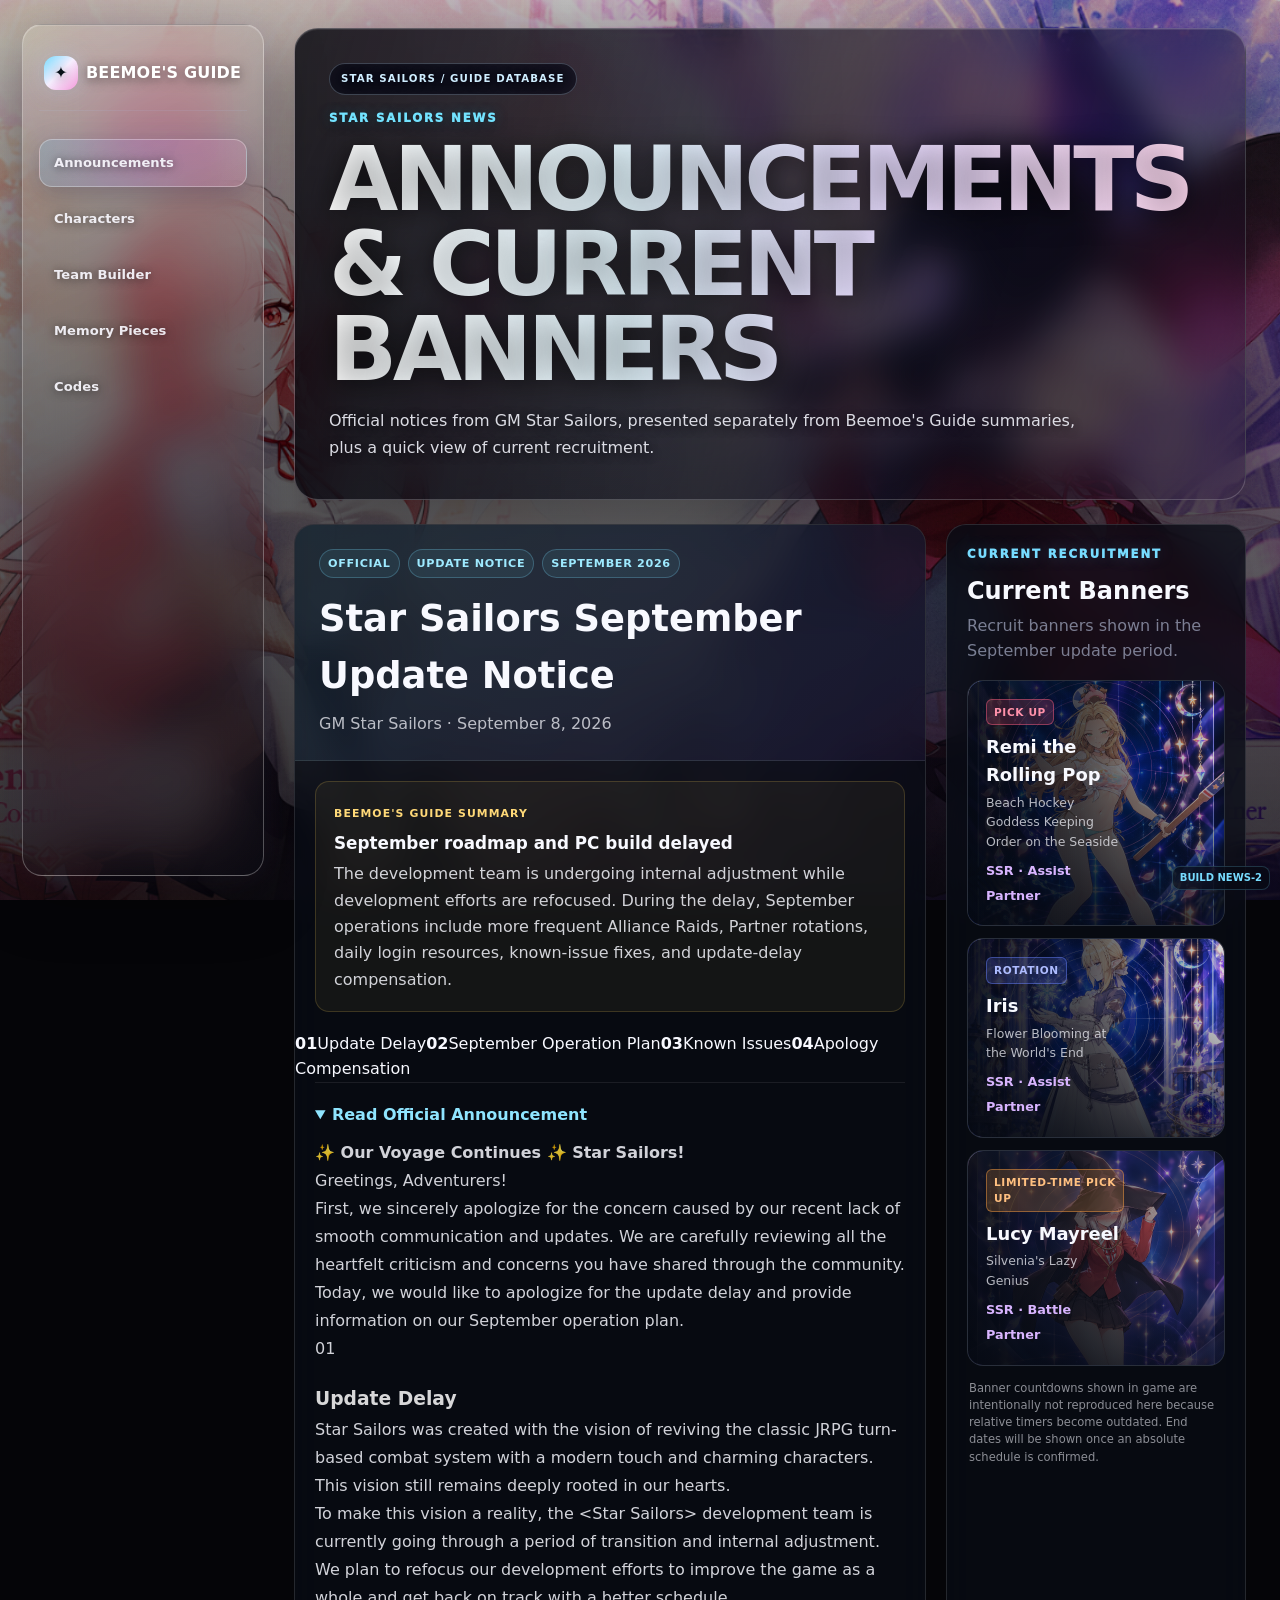
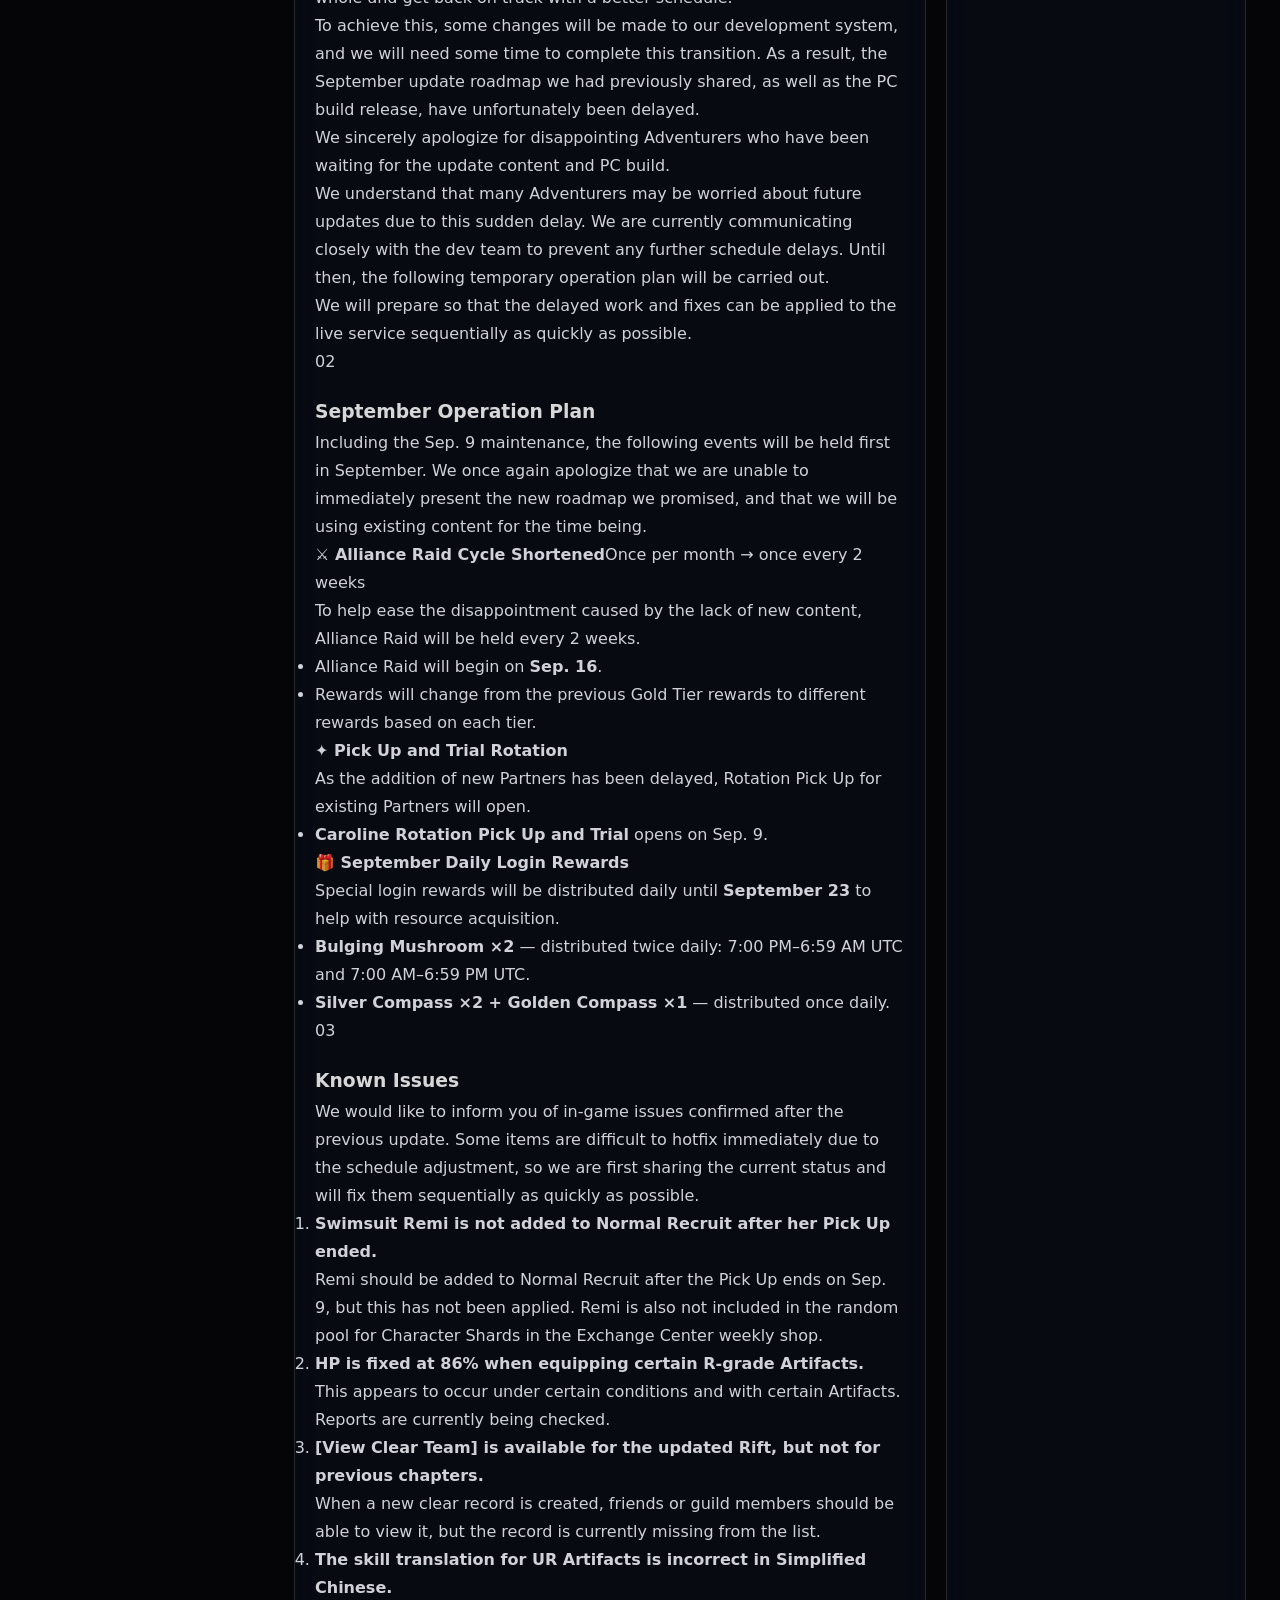
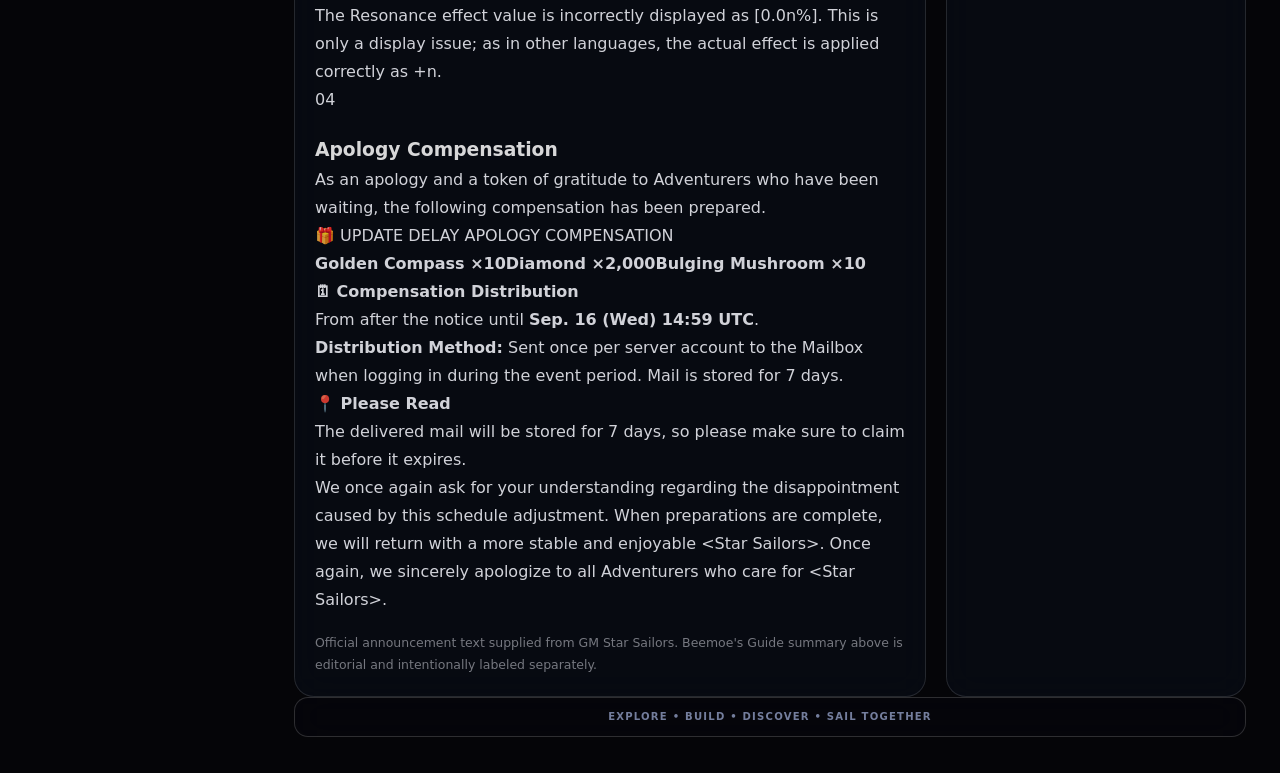
==== commit 61e7e09f: "Add complete September operation notice" ====
--- a/announcements.html
+++ b/announcements.html
@@ -1 +1 @@
-<!DOCTYPE html><html lang="en"><head><meta charset="UTF-8"><meta name="viewport" content="width=device-width,initial-scale=1"><meta name="description" content="Latest official Star Sailors announcements and current recruit banners"><title>Announcements | Beemoe's Guide</title><link rel="stylesheet" href="./css/base.css?v=11"><link rel="stylesheet" href="./css/retro-theme.css?v=11"><link rel="stylesheet" href="./css/layout-fix.css?v=11"><link rel="stylesheet" href="./css/anime-glass-theme.css?v=11"><link rel="stylesheet" href="./css/announcements.css?v=1"></head><body><header class="topbar"><a class="logo" href="index.html"><span>✦</span> BEEMOE'S GUIDE</a><button id="menuBtn" class="menu-btn" aria-label="Open menu">☰</button><nav id="navLinks"><a class="active" href="announcements.html">Announcements</a><a href="index.html">Characters</a><a href="team-builder.html">Team Builder</a><a href="memory-pieces.html">Memory Pieces</a><a href="codes.html">Codes</a></nav></header><main class="wrap"><section class="page-head announcement-hero"><p class="eyebrow">STAR SAILORS NEWS</p><h1>Announcements & Current Banners</h1><p>Official notices from GM Star Sailors, presented separately from Beemoe's Guide summaries, plus a quick view of the current recruit banners.</p></section><div class="announcement-layout"><article class="official-card"><div class="official-head"><div class="notice-tags"><span class="notice-tag">OFFICIAL</span><span class="notice-tag">UPDATE NOTICE</span><span class="notice-tag">SEPTEMBER 2026</span></div><h2>Star Sailors September Update Notice</h2><p>GM Star Sailors · September 8, 2026</p></div><div class="player-summary"><span>BEEMOE'S GUIDE SUMMARY</span><strong>September roadmap and PC build delayed</strong><p>The development team is undergoing a transition and internal adjustment while refocusing development efforts. The previously shared September roadmap and PC build release have been delayed, with delayed work and fixes planned to reach the live service sequentially.</p></div><div class="official-body"><details><summary>Read Official Announcement ↓</summary><div class="official-copy"><p><strong>✨Our Voyage Continues✨ Star Sailors!</strong></p><p>Greetings, Adventurers!</p><p>First, we sincerely apologize for the concern caused by our recent lack of smooth communication and updates. We are carefully reviewing all the heartfelt criticism and concerns you have shared through the community. Today, we would like to apologize for the update delay and provide information on our September operation plan.</p><h3>1. Update Delay</h3><p>Star Sailors was created with the vision of reviving the classic JRPG turn-based combat system with a modern touch and charming characters. This vision still remains deeply rooted in our hearts.</p><p>To make this vision a reality, the &lt;Star Sailors&gt; development team is currently going through a period of transition and internal adjustment. We plan to refocus our development efforts to improve the game as a whole and get back on track with a better schedule.</p><p>To achieve this, some changes will be made to our development system, and we will need some time to complete this transition. As a result, the September update roadmap we had previously shared, as well as the PC build release, have unfortunately been delayed.</p><p>We sincerely apologize for disappointing Adventurers who have been waiting for the update content and PC build.</p><p>We understand that many Adventurers may be worried about future updates due to this sudden delay. We are currently communicating closely with the dev team to prevent any further schedule delays. Until then, the following temporary operation plan will be carried out.</p><p>We will prepare so that the delayed work and fixes can be applied to the live service sequentially as quickly as possible.</p><p class="source-note">Official announcement text supplied from GM Star Sailors. Beemoe's Guide summary above is editorial and is intentionally labeled separately.</p></div></details></div></article><aside class="banner-section"><p class="eyebrow">CURRENT RECRUITMENT</p><h2>Current Banners</h2><p class="lead">Recruit banners shown in the September update period.</p><div class="banner-stack"><article class="recruit-card"><div class="recruit-art"><img src="assets/characters/rolling-pop.png" alt="Remi the Rolling Pop" onerror="this.src='assets/characters/remi-the-rolling-pop.png'"></div><div class="recruit-copy"><span class="recruit-type pickup">PICK UP</span><h3>Remi the Rolling Pop</h3><p>Beach Hockey Goddess Keeping Order on the Seaside</p><strong>SSR · Assist Partner</strong></div></article><article class="recruit-card"><div class="recruit-art"><img src="assets/characters/iris.png" alt="Iris"></div><div class="recruit-copy"><span class="recruit-type rotation">ROTATION</span><h3>Iris</h3><p>Flower Blooming at the World's End</p><strong>SSR · Assist Partner</strong></div></article><article class="recruit-card"><div class="recruit-art"><img src="assets/characters/lucy-mayreel.png" alt="Lucy Mayreel"></div><div class="recruit-copy"><span class="recruit-type limited">LIMITED-TIME PICK UP</span><h3>Lucy Mayreel</h3><p>Silvenia's Lazy Genius</p><strong>SSR · Battle Partner</strong></div></article></div><p class="banner-disclaimer">Banner countdowns shown in game are intentionally not reproduced here because relative timers become outdated. End dates will be shown once an absolute schedule is confirmed.</p></aside></div></main><script>const b=document.getElementById('menuBtn'),n=document.getElementById('navLinks');if(b&&n)b.addEventListener('click',()=>n.classList.toggle('open'));</script><div style="position:fixed;right:10px;bottom:10px;z-index:9999;font:700 10px/1.2 system-ui;padding:5px 7px;border-radius:8px;background:rgba(8,11,18,.62);backdrop-filter:blur(10px);color:#77dcff;border:1px solid rgba(119,220,255,.2)">BUILD NEWS-1.1</div></body></html>+<!DOCTYPE html><html lang="en"><head><meta charset="UTF-8"><meta name="viewport" content="width=device-width,initial-scale=1"><meta name="description" content="Latest official Star Sailors announcements and current recruit banners"><title>Announcements | Beemoe's Guide</title><link rel="stylesheet" href="./css/base.css?v=11"><link rel="stylesheet" href="./css/retro-theme.css?v=11"><link rel="stylesheet" href="./css/layout-fix.css?v=11"><link rel="stylesheet" href="./css/anime-glass-theme.css?v=11"><link rel="stylesheet" href="./css/announcements.css?v=2"></head><body><header class="topbar"><a class="logo" href="index.html"><span>✦</span> BEEMOE'S GUIDE</a><button id="menuBtn" class="menu-btn" aria-label="Open menu">☰</button><nav id="navLinks"><a class="active" href="announcements.html">Announcements</a><a href="index.html">Characters</a><a href="team-builder.html">Team Builder</a><a href="memory-pieces.html">Memory Pieces</a><a href="codes.html">Codes</a></nav></header><main class="wrap"><section class="page-head announcement-hero"><p class="eyebrow">STAR SAILORS NEWS</p><h1>Announcements & Current Banners</h1><p>Official notices from GM Star Sailors, presented separately from Beemoe's Guide summaries, plus a quick view of current recruitment.</p></section><div class="announcement-layout"><article class="official-card"><div class="official-head"><div class="notice-tags"><span class="notice-tag">OFFICIAL</span><span class="notice-tag">UPDATE NOTICE</span><span class="notice-tag">SEPTEMBER 2026</span></div><h2>Star Sailors September Update Notice</h2><p>GM Star Sailors · September 8, 2026</p></div><div class="player-summary"><span>BEEMOE'S GUIDE SUMMARY</span><strong>September roadmap and PC build delayed</strong><p>The development team is undergoing internal adjustment while development efforts are refocused. During the delay, September operations include more frequent Alliance Raids, Partner rotations, daily login resources, known-issue fixes, and update-delay compensation.</p></div><div class="notice-jump-grid"><a href="#notice-delay"><b>01</b><span>Update Delay</span></a><a href="#notice-plan"><b>02</b><span>September Operation Plan</span></a><a href="#notice-issues"><b>03</b><span>Known Issues</span></a><a href="#notice-comp"><b>04</b><span>Apology Compensation</span></a></div><div class="official-body"><details open><summary>Read Official Announcement</summary><div class="official-copy"><p><strong>✨ Our Voyage Continues ✨ Star Sailors!</strong></p><p>Greetings, Adventurers!</p><p>First, we sincerely apologize for the concern caused by our recent lack of smooth communication and updates. We are carefully reviewing all the heartfelt criticism and concerns you have shared through the community. Today, we would like to apologize for the update delay and provide information on our September operation plan.</p><section class="notice-section" id="notice-delay"><div class="notice-number">01</div><div><h3>Update Delay</h3><p>Star Sailors was created with the vision of reviving the classic JRPG turn-based combat system with a modern touch and charming characters. This vision still remains deeply rooted in our hearts.</p><p>To make this vision a reality, the &lt;Star Sailors&gt; development team is currently going through a period of transition and internal adjustment. We plan to refocus our development efforts to improve the game as a whole and get back on track with a better schedule.</p><p>To achieve this, some changes will be made to our development system, and we will need some time to complete this transition. As a result, the September update roadmap we had previously shared, as well as the PC build release, have unfortunately been delayed.</p><p>We sincerely apologize for disappointing Adventurers who have been waiting for the update content and PC build.</p><p>We understand that many Adventurers may be worried about future updates due to this sudden delay. We are currently communicating closely with the dev team to prevent any further schedule delays. Until then, the following temporary operation plan will be carried out.</p><p>We will prepare so that the delayed work and fixes can be applied to the live service sequentially as quickly as possible.</p></div></section><section class="notice-section" id="notice-plan"><div class="notice-number">02</div><div><h3>September Operation Plan</h3><p>Including the Sep. 9 maintenance, the following events will be held first in September. We once again apologize that we are unable to immediately present the new roadmap we promised, and that we will be using existing content for the time being.</p><div class="notice-feature"><strong>⚔ Alliance Raid Cycle Shortened</strong><span>Once per month → once every 2 weeks</span><p>To help ease the disappointment caused by the lack of new content, Alliance Raid will be held every 2 weeks.</p><ul><li>Alliance Raid will begin on <strong>Sep. 16</strong>.</li><li>Rewards will change from the previous Gold Tier rewards to different rewards based on each tier.</li></ul></div><div class="notice-feature"><strong>✦ Pick Up and Trial Rotation</strong><p>As the addition of new Partners has been delayed, Rotation Pick Up for existing Partners will open.</p><ul><li><strong>Caroline Rotation Pick Up and Trial</strong> opens on Sep. 9.</li></ul></div><div class="notice-feature"><strong>🎁 September Daily Login Rewards</strong><p>Special login rewards will be distributed daily until <strong>September 23</strong> to help with resource acquisition.</p><ul><li><strong>Bulging Mushroom ×2</strong> — distributed twice daily: 7:00 PM–6:59 AM UTC and 7:00 AM–6:59 PM UTC.</li><li><strong>Silver Compass ×2 + Golden Compass ×1</strong> — distributed once daily.</li></ul></div></div></section><section class="notice-section" id="notice-issues"><div class="notice-number">03</div><div><h3>Known Issues</h3><p>We would like to inform you of in-game issues confirmed after the previous update. Some items are difficult to hotfix immediately due to the schedule adjustment, so we are first sharing the current status and will fix them sequentially as quickly as possible.</p><ol class="issue-list"><li><strong>Swimsuit Remi is not added to Normal Recruit after her Pick Up ended.</strong><p>Remi should be added to Normal Recruit after the Pick Up ends on Sep. 9, but this has not been applied. Remi is also not included in the random pool for Character Shards in the Exchange Center weekly shop.</p></li><li><strong>HP is fixed at 86% when equipping certain R-grade Artifacts.</strong><p>This appears to occur under certain conditions and with certain Artifacts. Reports are currently being checked.</p></li><li><strong>[View Clear Team] is available for the updated Rift, but not for previous chapters.</strong><p>When a new clear record is created, friends or guild members should be able to view it, but the record is currently missing from the list.</p></li><li><strong>The skill translation for UR Artifacts is incorrect in Simplified Chinese.</strong><p>The Resonance effect value is incorrectly displayed as [0.0n%]. This is only a display issue; as in other languages, the actual effect is applied correctly as +n.</p></li></ol></div></section><section class="notice-section" id="notice-comp"><div class="notice-number">04</div><div><h3>Apology Compensation</h3><p>As an apology and a token of gratitude to Adventurers who have been waiting, the following compensation has been prepared.</p><div class="compensation-box"><span>🎁 UPDATE DELAY APOLOGY COMPENSATION</span><div class="reward-grid"><strong>Golden Compass ×10</strong><strong>Diamond ×2,000</strong><strong>Bulging Mushroom ×10</strong></div></div><div class="notice-feature"><strong>🗓 Compensation Distribution</strong><p>From after the notice until <strong>Sep. 16 (Wed) 14:59 UTC</strong>.</p><p><strong>Distribution Method:</strong> Sent once per server account to the Mailbox when logging in during the event period. Mail is stored for 7 days.</p></div><div class="notice-warning"><strong>📍 Please Read</strong><p>The delivered mail will be stored for 7 days, so please make sure to claim it before it expires.</p></div><p>We once again ask for your understanding regarding the disappointment caused by this schedule adjustment. When preparations are complete, we will return with a more stable and enjoyable &lt;Star Sailors&gt;. Once again, we sincerely apologize to all Adventurers who care for &lt;Star Sailors&gt;.</p></div></section><p class="source-note">Official announcement text supplied from GM Star Sailors. Beemoe's Guide summary above is editorial and intentionally labeled separately.</p></div></details></div></article><aside class="banner-section"><p class="eyebrow">CURRENT RECRUITMENT</p><h2>Current Banners</h2><p class="lead">Recruit banners shown in the September update period.</p><div class="banner-stack"><article class="recruit-card"><div class="recruit-art"><img src="assets/characters/rolling-pop.png" alt="Remi the Rolling Pop" onerror="this.src='assets/characters/remi-the-rolling-pop.png'"></div><div class="recruit-copy"><span class="recruit-type pickup">PICK UP</span><h3>Remi the Rolling Pop</h3><p>Beach Hockey Goddess Keeping Order on the Seaside</p><strong>SSR · Assist Partner</strong></div></article><article class="recruit-card"><div class="recruit-art"><img src="assets/characters/iris.png" alt="Iris"></div><div class="recruit-copy"><span class="recruit-type rotation">ROTATION</span><h3>Iris</h3><p>Flower Blooming at the World's End</p><strong>SSR · Assist Partner</strong></div></article><article class="recruit-card"><div class="recruit-art"><img src="assets/characters/lucy-mayreel.png" alt="Lucy Mayreel"></div><div class="recruit-copy"><span class="recruit-type limited">LIMITED-TIME PICK UP</span><h3>Lucy Mayreel</h3><p>Silvenia's Lazy Genius</p><strong>SSR · Battle Partner</strong></div></article></div><p class="banner-disclaimer">Banner countdowns shown in game are intentionally not reproduced here because relative timers become outdated. End dates will be shown once an absolute schedule is confirmed.</p></aside></div></main><script>const b=document.getElementById('menuBtn'),n=document.getElementById('navLinks');if(b&&n)b.addEventListener('click',()=>n.classList.toggle('open'));</script><div style="position:fixed;right:10px;bottom:10px;z-index:9999;font:700 10px/1.2 system-ui;padding:5px 7px;border-radius:8px;background:rgba(8,11,18,.62);backdrop-filter:blur(10px);color:#77dcff;border:1px solid rgba(119,220,255,.2)">BUILD NEWS-2</div></body></html>
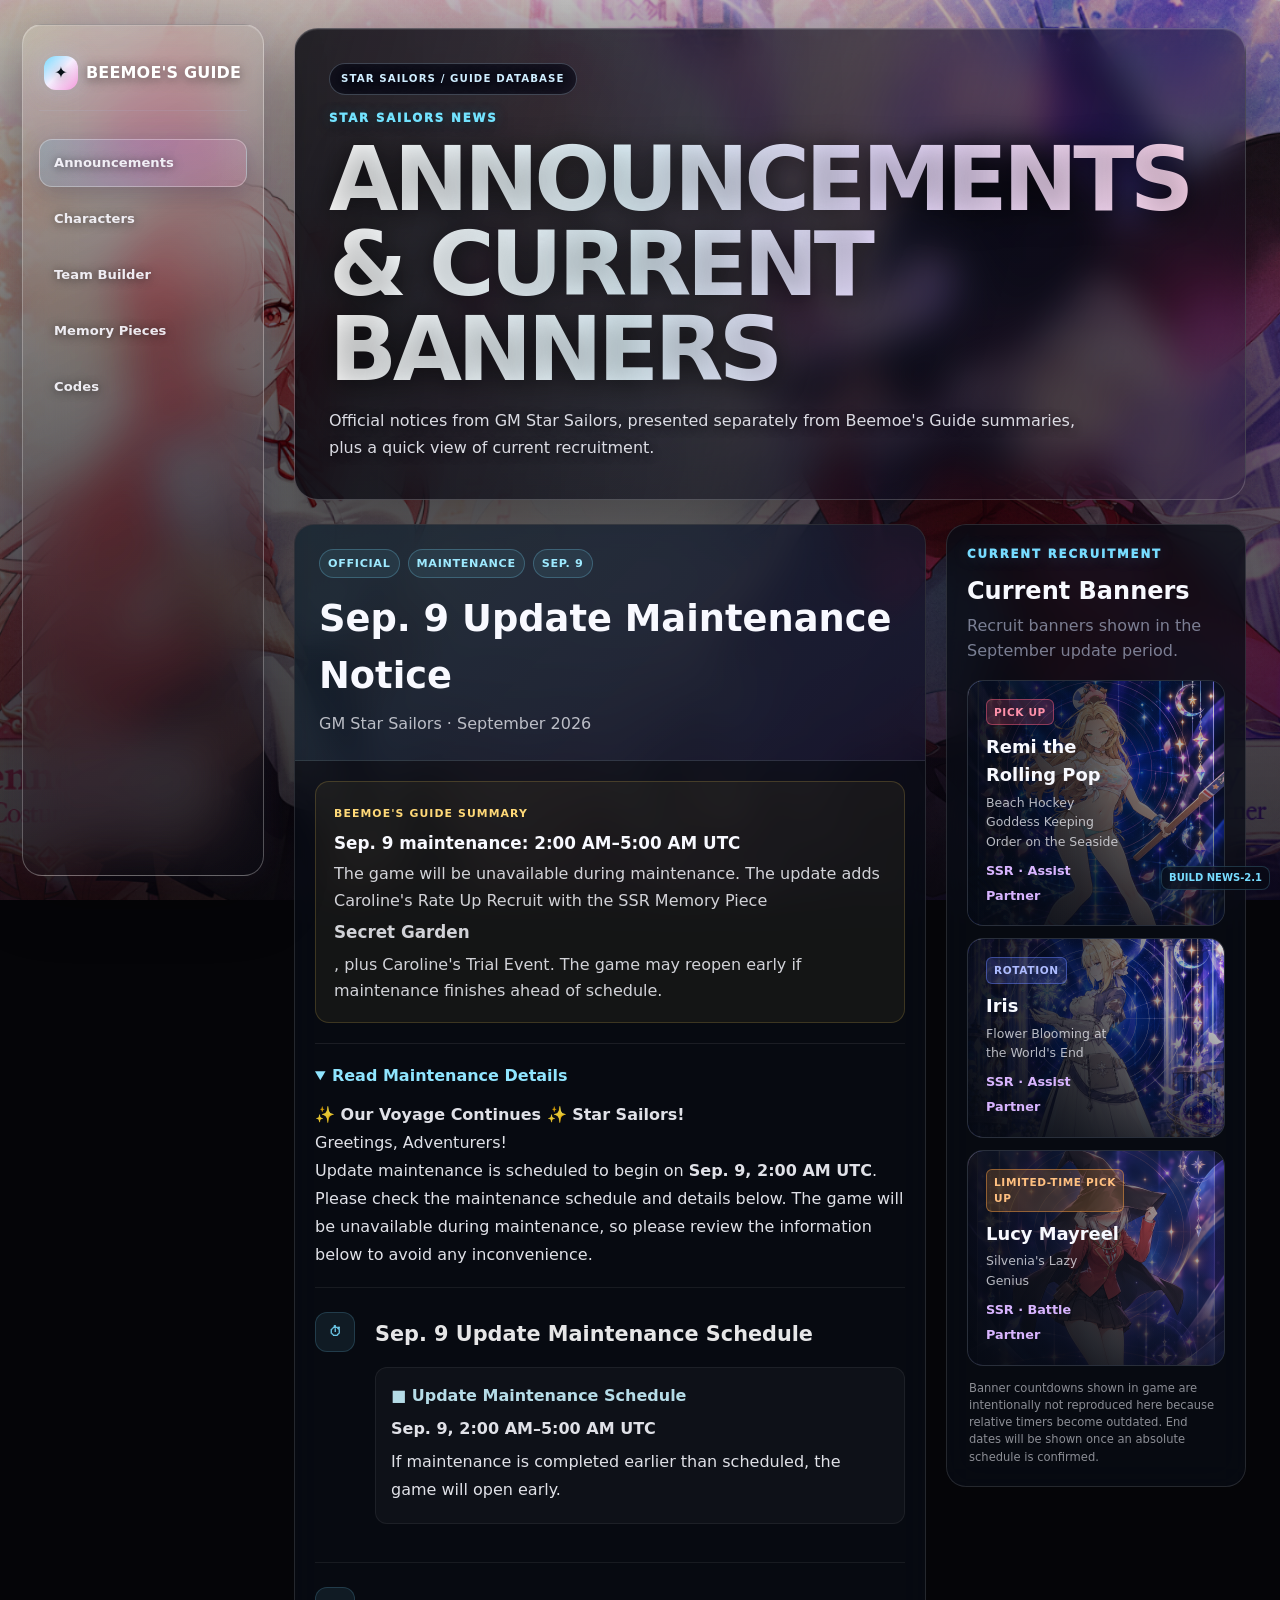
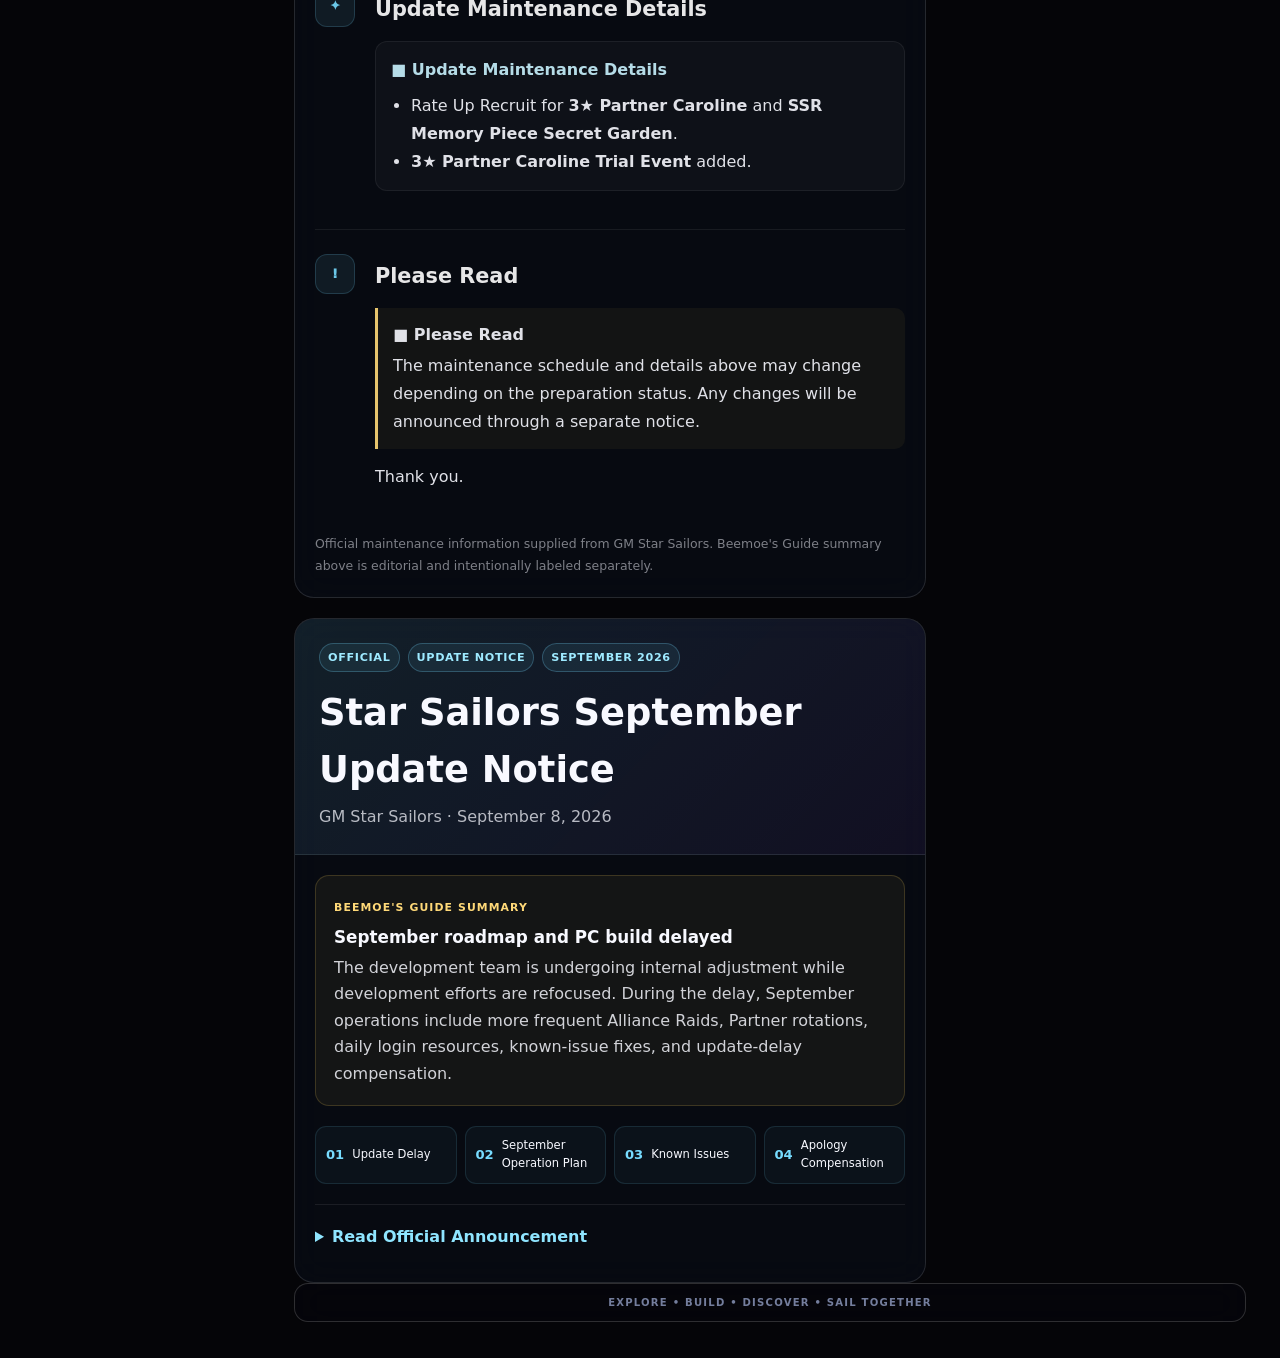
==== commit 0351c783: "Add Sep 9 maintenance notice" ====
--- a/announcements.html
+++ b/announcements.html
@@ -1 +1 @@
-<!DOCTYPE html><html lang="en"><head><meta charset="UTF-8"><meta name="viewport" content="width=device-width,initial-scale=1"><meta name="description" content="Latest official Star Sailors announcements and current recruit banners"><title>Announcements | Beemoe's Guide</title><link rel="stylesheet" href="./css/base.css?v=11"><link rel="stylesheet" href="./css/retro-theme.css?v=11"><link rel="stylesheet" href="./css/layout-fix.css?v=11"><link rel="stylesheet" href="./css/anime-glass-theme.css?v=11"><link rel="stylesheet" href="./css/announcements.css?v=2"></head><body><header class="topbar"><a class="logo" href="index.html"><span>✦</span> BEEMOE'S GUIDE</a><button id="menuBtn" class="menu-btn" aria-label="Open menu">☰</button><nav id="navLinks"><a class="active" href="announcements.html">Announcements</a><a href="index.html">Characters</a><a href="team-builder.html">Team Builder</a><a href="memory-pieces.html">Memory Pieces</a><a href="codes.html">Codes</a></nav></header><main class="wrap"><section class="page-head announcement-hero"><p class="eyebrow">STAR SAILORS NEWS</p><h1>Announcements & Current Banners</h1><p>Official notices from GM Star Sailors, presented separately from Beemoe's Guide summaries, plus a quick view of current recruitment.</p></section><div class="announcement-layout"><article class="official-card"><div class="official-head"><div class="notice-tags"><span class="notice-tag">OFFICIAL</span><span class="notice-tag">UPDATE NOTICE</span><span class="notice-tag">SEPTEMBER 2026</span></div><h2>Star Sailors September Update Notice</h2><p>GM Star Sailors · September 8, 2026</p></div><div class="player-summary"><span>BEEMOE'S GUIDE SUMMARY</span><strong>September roadmap and PC build delayed</strong><p>The development team is undergoing internal adjustment while development efforts are refocused. During the delay, September operations include more frequent Alliance Raids, Partner rotations, daily login resources, known-issue fixes, and update-delay compensation.</p></div><div class="notice-jump-grid"><a href="#notice-delay"><b>01</b><span>Update Delay</span></a><a href="#notice-plan"><b>02</b><span>September Operation Plan</span></a><a href="#notice-issues"><b>03</b><span>Known Issues</span></a><a href="#notice-comp"><b>04</b><span>Apology Compensation</span></a></div><div class="official-body"><details open><summary>Read Official Announcement</summary><div class="official-copy"><p><strong>✨ Our Voyage Continues ✨ Star Sailors!</strong></p><p>Greetings, Adventurers!</p><p>First, we sincerely apologize for the concern caused by our recent lack of smooth communication and updates. We are carefully reviewing all the heartfelt criticism and concerns you have shared through the community. Today, we would like to apologize for the update delay and provide information on our September operation plan.</p><section class="notice-section" id="notice-delay"><div class="notice-number">01</div><div><h3>Update Delay</h3><p>Star Sailors was created with the vision of reviving the classic JRPG turn-based combat system with a modern touch and charming characters. This vision still remains deeply rooted in our hearts.</p><p>To make this vision a reality, the &lt;Star Sailors&gt; development team is currently going through a period of transition and internal adjustment. We plan to refocus our development efforts to improve the game as a whole and get back on track with a better schedule.</p><p>To achieve this, some changes will be made to our development system, and we will need some time to complete this transition. As a result, the September update roadmap we had previously shared, as well as the PC build release, have unfortunately been delayed.</p><p>We sincerely apologize for disappointing Adventurers who have been waiting for the update content and PC build.</p><p>We understand that many Adventurers may be worried about future updates due to this sudden delay. We are currently communicating closely with the dev team to prevent any further schedule delays. Until then, the following temporary operation plan will be carried out.</p><p>We will prepare so that the delayed work and fixes can be applied to the live service sequentially as quickly as possible.</p></div></section><section class="notice-section" id="notice-plan"><div class="notice-number">02</div><div><h3>September Operation Plan</h3><p>Including the Sep. 9 maintenance, the following events will be held first in September. We once again apologize that we are unable to immediately present the new roadmap we promised, and that we will be using existing content for the time being.</p><div class="notice-feature"><strong>⚔ Alliance Raid Cycle Shortened</strong><span>Once per month → once every 2 weeks</span><p>To help ease the disappointment caused by the lack of new content, Alliance Raid will be held every 2 weeks.</p><ul><li>Alliance Raid will begin on <strong>Sep. 16</strong>.</li><li>Rewards will change from the previous Gold Tier rewards to different rewards based on each tier.</li></ul></div><div class="notice-feature"><strong>✦ Pick Up and Trial Rotation</strong><p>As the addition of new Partners has been delayed, Rotation Pick Up for existing Partners will open.</p><ul><li><strong>Caroline Rotation Pick Up and Trial</strong> opens on Sep. 9.</li></ul></div><div class="notice-feature"><strong>🎁 September Daily Login Rewards</strong><p>Special login rewards will be distributed daily until <strong>September 23</strong> to help with resource acquisition.</p><ul><li><strong>Bulging Mushroom ×2</strong> — distributed twice daily: 7:00 PM–6:59 AM UTC and 7:00 AM–6:59 PM UTC.</li><li><strong>Silver Compass ×2 + Golden Compass ×1</strong> — distributed once daily.</li></ul></div></div></section><section class="notice-section" id="notice-issues"><div class="notice-number">03</div><div><h3>Known Issues</h3><p>We would like to inform you of in-game issues confirmed after the previous update. Some items are difficult to hotfix immediately due to the schedule adjustment, so we are first sharing the current status and will fix them sequentially as quickly as possible.</p><ol class="issue-list"><li><strong>Swimsuit Remi is not added to Normal Recruit after her Pick Up ended.</strong><p>Remi should be added to Normal Recruit after the Pick Up ends on Sep. 9, but this has not been applied. Remi is also not included in the random pool for Character Shards in the Exchange Center weekly shop.</p></li><li><strong>HP is fixed at 86% when equipping certain R-grade Artifacts.</strong><p>This appears to occur under certain conditions and with certain Artifacts. Reports are currently being checked.</p></li><li><strong>[View Clear Team] is available for the updated Rift, but not for previous chapters.</strong><p>When a new clear record is created, friends or guild members should be able to view it, but the record is currently missing from the list.</p></li><li><strong>The skill translation for UR Artifacts is incorrect in Simplified Chinese.</strong><p>The Resonance effect value is incorrectly displayed as [0.0n%]. This is only a display issue; as in other languages, the actual effect is applied correctly as +n.</p></li></ol></div></section><section class="notice-section" id="notice-comp"><div class="notice-number">04</div><div><h3>Apology Compensation</h3><p>As an apology and a token of gratitude to Adventurers who have been waiting, the following compensation has been prepared.</p><div class="compensation-box"><span>🎁 UPDATE DELAY APOLOGY COMPENSATION</span><div class="reward-grid"><strong>Golden Compass ×10</strong><strong>Diamond ×2,000</strong><strong>Bulging Mushroom ×10</strong></div></div><div class="notice-feature"><strong>🗓 Compensation Distribution</strong><p>From after the notice until <strong>Sep. 16 (Wed) 14:59 UTC</strong>.</p><p><strong>Distribution Method:</strong> Sent once per server account to the Mailbox when logging in during the event period. Mail is stored for 7 days.</p></div><div class="notice-warning"><strong>📍 Please Read</strong><p>The delivered mail will be stored for 7 days, so please make sure to claim it before it expires.</p></div><p>We once again ask for your understanding regarding the disappointment caused by this schedule adjustment. When preparations are complete, we will return with a more stable and enjoyable &lt;Star Sailors&gt;. Once again, we sincerely apologize to all Adventurers who care for &lt;Star Sailors&gt;.</p></div></section><p class="source-note">Official announcement text supplied from GM Star Sailors. Beemoe's Guide summary above is editorial and intentionally labeled separately.</p></div></details></div></article><aside class="banner-section"><p class="eyebrow">CURRENT RECRUITMENT</p><h2>Current Banners</h2><p class="lead">Recruit banners shown in the September update period.</p><div class="banner-stack"><article class="recruit-card"><div class="recruit-art"><img src="assets/characters/rolling-pop.png" alt="Remi the Rolling Pop" onerror="this.src='assets/characters/remi-the-rolling-pop.png'"></div><div class="recruit-copy"><span class="recruit-type pickup">PICK UP</span><h3>Remi the Rolling Pop</h3><p>Beach Hockey Goddess Keeping Order on the Seaside</p><strong>SSR · Assist Partner</strong></div></article><article class="recruit-card"><div class="recruit-art"><img src="assets/characters/iris.png" alt="Iris"></div><div class="recruit-copy"><span class="recruit-type rotation">ROTATION</span><h3>Iris</h3><p>Flower Blooming at the World's End</p><strong>SSR · Assist Partner</strong></div></article><article class="recruit-card"><div class="recruit-art"><img src="assets/characters/lucy-mayreel.png" alt="Lucy Mayreel"></div><div class="recruit-copy"><span class="recruit-type limited">LIMITED-TIME PICK UP</span><h3>Lucy Mayreel</h3><p>Silvenia's Lazy Genius</p><strong>SSR · Battle Partner</strong></div></article></div><p class="banner-disclaimer">Banner countdowns shown in game are intentionally not reproduced here because relative timers become outdated. End dates will be shown once an absolute schedule is confirmed.</p></aside></div></main><script>const b=document.getElementById('menuBtn'),n=document.getElementById('navLinks');if(b&&n)b.addEventListener('click',()=>n.classList.toggle('open'));</script><div style="position:fixed;right:10px;bottom:10px;z-index:9999;font:700 10px/1.2 system-ui;padding:5px 7px;border-radius:8px;background:rgba(8,11,18,.62);backdrop-filter:blur(10px);color:#77dcff;border:1px solid rgba(119,220,255,.2)">BUILD NEWS-2</div></body></html>+<!DOCTYPE html><html lang="en"><head><meta charset="UTF-8"><meta name="viewport" content="width=device-width,initial-scale=1"><meta name="description" content="Latest official Star Sailors announcements and current recruit banners"><title>Announcements | Beemoe's Guide</title><link rel="stylesheet" href="./css/base.css?v=11"><link rel="stylesheet" href="./css/retro-theme.css?v=11"><link rel="stylesheet" href="./css/layout-fix.css?v=11"><link rel="stylesheet" href="./css/anime-glass-theme.css?v=11"><link rel="stylesheet" href="./css/announcements.css?v=2"></head><body><header class="topbar"><a class="logo" href="index.html"><span>✦</span> BEEMOE'S GUIDE</a><button id="menuBtn" class="menu-btn" aria-label="Open menu">☰</button><nav id="navLinks"><a class="active" href="announcements.html">Announcements</a><a href="index.html">Characters</a><a href="team-builder.html">Team Builder</a><a href="memory-pieces.html">Memory Pieces</a><a href="codes.html">Codes</a></nav></header><main class="wrap"><section class="page-head announcement-hero"><p class="eyebrow">STAR SAILORS NEWS</p><h1>Announcements & Current Banners</h1><p>Official notices from GM Star Sailors, presented separately from Beemoe's Guide summaries, plus a quick view of current recruitment.</p></section><div class="announcement-layout"><div><article class="official-card" style="margin-bottom:20px"><div class="official-head"><div class="notice-tags"><span class="notice-tag">OFFICIAL</span><span class="notice-tag">MAINTENANCE</span><span class="notice-tag">SEP. 9</span></div><h2>Sep. 9 Update Maintenance Notice</h2><p>GM Star Sailors · September 2026</p></div><div class="player-summary"><span>BEEMOE'S GUIDE SUMMARY</span><strong>Sep. 9 maintenance: 2:00 AM–5:00 AM UTC</strong><p>The game will be unavailable during maintenance. The update adds Caroline's Rate Up Recruit with the SSR Memory Piece <strong>Secret Garden</strong>, plus Caroline's Trial Event. The game may reopen early if maintenance finishes ahead of schedule.</p></div><div class="official-body"><details open><summary>Read Maintenance Details</summary><div class="official-copy"><p><strong>✨ Our Voyage Continues ✨ Star Sailors!</strong></p><p>Greetings, Adventurers!</p><p>Update maintenance is scheduled to begin on <strong>Sep. 9, 2:00 AM UTC</strong>. Please check the maintenance schedule and details below. The game will be unavailable during maintenance, so please review the information below to avoid any inconvenience.</p><section class="notice-section"><div class="notice-number">⏱</div><div><h3>Sep. 9 Update Maintenance Schedule</h3><div class="notice-feature"><strong>■ Update Maintenance Schedule</strong><p><strong>Sep. 9, 2:00 AM–5:00 AM UTC</strong></p><p>If maintenance is completed earlier than scheduled, the game will open early.</p></div></div></section><section class="notice-section"><div class="notice-number">✦</div><div><h3>Update Maintenance Details</h3><div class="notice-feature"><strong>■ Update Maintenance Details</strong><ul><li>Rate Up Recruit for <strong>3★ Partner Caroline</strong> and <strong>SSR Memory Piece Secret Garden</strong>.</li><li><strong>3★ Partner Caroline Trial Event</strong> added.</li></ul></div></div></section><section class="notice-section"><div class="notice-number">!</div><div><h3>Please Read</h3><div class="notice-warning"><strong>■ Please Read</strong><p>The maintenance schedule and details above may change depending on the preparation status. Any changes will be announced through a separate notice.</p></div><p>Thank you.</p></div></section><p class="source-note">Official maintenance information supplied from GM Star Sailors. Beemoe's Guide summary above is editorial and intentionally labeled separately.</p></div></details></div></article><article class="official-card"><div class="official-head"><div class="notice-tags"><span class="notice-tag">OFFICIAL</span><span class="notice-tag">UPDATE NOTICE</span><span class="notice-tag">SEPTEMBER 2026</span></div><h2>Star Sailors September Update Notice</h2><p>GM Star Sailors · September 8, 2026</p></div><div class="player-summary"><span>BEEMOE'S GUIDE SUMMARY</span><strong>September roadmap and PC build delayed</strong><p>The development team is undergoing internal adjustment while development efforts are refocused. During the delay, September operations include more frequent Alliance Raids, Partner rotations, daily login resources, known-issue fixes, and update-delay compensation.</p></div><div class="notice-jump-grid"><a href="#notice-delay"><b>01</b><span>Update Delay</span></a><a href="#notice-plan"><b>02</b><span>September Operation Plan</span></a><a href="#notice-issues"><b>03</b><span>Known Issues</span></a><a href="#notice-comp"><b>04</b><span>Apology Compensation</span></a></div><div class="official-body"><details><summary>Read Official Announcement</summary><div class="official-copy"><p><strong>✨ Our Voyage Continues ✨ Star Sailors!</strong></p><p>Greetings, Adventurers!</p><p>First, we sincerely apologize for the concern caused by our recent lack of smooth communication and updates. We are carefully reviewing all the heartfelt criticism and concerns you have shared through the community. Today, we would like to apologize for the update delay and provide information on our September operation plan.</p><section class="notice-section" id="notice-delay"><div class="notice-number">01</div><div><h3>Update Delay</h3><p>Star Sailors was created with the vision of reviving the classic JRPG turn-based combat system with a modern touch and charming characters. This vision still remains deeply rooted in our hearts.</p><p>To make this vision a reality, the &lt;Star Sailors&gt; development team is currently going through a period of transition and internal adjustment. We plan to refocus our development efforts to improve the game as a whole and get back on track with a better schedule.</p><p>To achieve this, some changes will be made to our development system, and we will need some time to complete this transition. As a result, the September update roadmap we had previously shared, as well as the PC build release, have unfortunately been delayed.</p><p>We sincerely apologize for disappointing Adventurers who have been waiting for the update content and PC build.</p><p>We understand that many Adventurers may be worried about future updates due to this sudden delay. We are currently communicating closely with the dev team to prevent any further schedule delays. Until then, the following temporary operation plan will be carried out.</p><p>We will prepare so that the delayed work and fixes can be applied to the live service sequentially as quickly as possible.</p></div></section><section class="notice-section" id="notice-plan"><div class="notice-number">02</div><div><h3>September Operation Plan</h3><p>Including the Sep. 9 maintenance, the following events will be held first in September. We once again apologize that we are unable to immediately present the new roadmap we promised, and that we will be using existing content for the time being.</p><div class="notice-feature"><strong>⚔ Alliance Raid Cycle Shortened</strong><span>Once per month → once every 2 weeks</span><p>To help ease the disappointment caused by the lack of new content, Alliance Raid will be held every 2 weeks.</p><ul><li>Alliance Raid will begin on <strong>Sep. 16</strong>.</li><li>Rewards will change from the previous Gold Tier rewards to different rewards based on each tier.</li></ul></div><div class="notice-feature"><strong>✦ Pick Up and Trial Rotation</strong><p>As the addition of new Partners has been delayed, Rotation Pick Up for existing Partners will open.</p><ul><li><strong>Caroline Rotation Pick Up and Trial</strong> opens on Sep. 9.</li></ul></div><div class="notice-feature"><strong>🎁 September Daily Login Rewards</strong><p>Special login rewards will be distributed daily until <strong>September 23</strong> to help with resource acquisition.</p><ul><li><strong>Bulging Mushroom ×2</strong> — distributed twice daily: 7:00 PM–6:59 AM UTC and 7:00 AM–6:59 PM UTC.</li><li><strong>Silver Compass ×2 + Golden Compass ×1</strong> — distributed once daily.</li></ul></div></div></section><section class="notice-section" id="notice-issues"><div class="notice-number">03</div><div><h3>Known Issues</h3><p>We would like to inform you of in-game issues confirmed after the previous update. Some items are difficult to hotfix immediately due to the schedule adjustment, so we are first sharing the current status and will fix them sequentially as quickly as possible.</p><ol class="issue-list"><li><strong>Swimsuit Remi is not added to Normal Recruit after her Pick Up ended.</strong><p>Remi should be added to Normal Recruit after the Pick Up ends on Sep. 9, but this has not been applied. Remi is also not included in the random pool for Character Shards in the Exchange Center weekly shop.</p></li><li><strong>HP is fixed at 86% when equipping certain R-grade Artifacts.</strong><p>This appears to occur under certain conditions and with certain Artifacts. Reports are currently being checked.</p></li><li><strong>[View Clear Team] is available for the updated Rift, but not for previous chapters.</strong><p>When a new clear record is created, friends or guild members should be able to view it, but the record is currently missing from the list.</p></li><li><strong>The skill translation for UR Artifacts is incorrect in Simplified Chinese.</strong><p>The Resonance effect value is incorrectly displayed as [0.0n%]. This is only a display issue; as in other languages, the actual effect is applied correctly as +n.</p></li></ol></div></section><section class="notice-section" id="notice-comp"><div class="notice-number">04</div><div><h3>Apology Compensation</h3><p>As an apology and a token of gratitude to Adventurers who have been waiting, the following compensation has been prepared.</p><div class="compensation-box"><span>🎁 UPDATE DELAY APOLOGY COMPENSATION</span><div class="reward-grid"><strong>Golden Compass ×10</strong><strong>Diamond ×2,000</strong><strong>Bulging Mushroom ×10</strong></div></div><div class="notice-feature"><strong>🗓 Compensation Distribution</strong><p>From after the notice until <strong>Sep. 16 (Wed) 14:59 UTC</strong>.</p><p><strong>Distribution Method:</strong> Sent once per server account to the Mailbox when logging in during the event period. Mail is stored for 7 days.</p></div><div class="notice-warning"><strong>📍 Please Read</strong><p>The delivered mail will be stored for 7 days, so please make sure to claim it before it expires.</p></div><p>We once again ask for your understanding regarding the disappointment caused by this schedule adjustment. When preparations are complete, we will return with a more stable and enjoyable &lt;Star Sailors&gt;. Once again, we sincerely apologize to all Adventurers who care for &lt;Star Sailors&gt;.</p></div></section><p class="source-note">Official announcement text supplied from GM Star Sailors. Beemoe's Guide summary above is editorial and intentionally labeled separately.</p></div></details></div></article></div><aside class="banner-section"><p class="eyebrow">CURRENT RECRUITMENT</p><h2>Current Banners</h2><p class="lead">Recruit banners shown in the September update period.</p><div class="banner-stack"><article class="recruit-card"><div class="recruit-art"><img src="assets/characters/rolling-pop.png" alt="Remi the Rolling Pop" onerror="this.src='assets/characters/remi-the-rolling-pop.png'"></div><div class="recruit-copy"><span class="recruit-type pickup">PICK UP</span><h3>Remi the Rolling Pop</h3><p>Beach Hockey Goddess Keeping Order on the Seaside</p><strong>SSR · Assist Partner</strong></div></article><article class="recruit-card"><div class="recruit-art"><img src="assets/characters/iris.png" alt="Iris"></div><div class="recruit-copy"><span class="recruit-type rotation">ROTATION</span><h3>Iris</h3><p>Flower Blooming at the World's End</p><strong>SSR · Assist Partner</strong></div></article><article class="recruit-card"><div class="recruit-art"><img src="assets/characters/lucy-mayreel.png" alt="Lucy Mayreel"></div><div class="recruit-copy"><span class="recruit-type limited">LIMITED-TIME PICK UP</span><h3>Lucy Mayreel</h3><p>Silvenia's Lazy Genius</p><strong>SSR · Battle Partner</strong></div></article></div><p class="banner-disclaimer">Banner countdowns shown in game are intentionally not reproduced here because relative timers become outdated. End dates will be shown once an absolute schedule is confirmed.</p></aside></div></main><script>const b=document.getElementById('menuBtn'),n=document.getElementById('navLinks');if(b&&n)b.addEventListener('click',()=>n.classList.toggle('open'));</script><div style="position:fixed;right:10px;bottom:10px;z-index:9999;font:700 10px/1.2 system-ui;padding:5px 7px;border-radius:8px;background:rgba(8,11,18,.62);backdrop-filter:blur(10px);color:#77dcff;border:1px solid rgba(119,220,255,.2)">BUILD NEWS-2.1</div></body></html>
--- a/css/announcements.css
+++ b/css/announcements.css
@@ -1 +1 @@
-.announcement-hero{margin-bottom:24px}.announcement-layout{display:grid;grid-template-columns:minmax(0,1.45fr) minmax(300px,.55fr);gap:20px}.official-card,.banner-section{border:1px solid rgba(255,255,255,.12);border-radius:20px;background:rgba(8,12,22,.76);backdrop-filter:blur(16px);overflow:hidden}.official-head{padding:24px;border-bottom:1px solid rgba(255,255,255,.09);background:linear-gradient(135deg,rgba(119,220,255,.1),rgba(145,90,255,.07))}.announcement-meta,.notice-tags{display:flex;gap:8px;align-items:center;flex-wrap:wrap}.notice-tag{padding:5px 8px;border-radius:999px;font-size:.7rem;font-weight:900;letter-spacing:.06em;border:1px solid rgba(119,220,255,.25);background:rgba(119,220,255,.08);color:#9eeaff}.official-head h2{font-size:clamp(1.5rem,3vw,2.3rem);margin:12px 0 7px}.official-head p{opacity:.72;margin:0}.player-summary{margin:20px;padding:18px;border-radius:14px;border:1px solid rgba(255,210,90,.18);background:rgba(255,210,90,.055)}.player-summary span{font-size:.68rem;font-weight:900;letter-spacing:.1em;color:#ffd978}.player-summary strong{display:block;font-size:1.05rem;margin:5px 0}.player-summary p{margin:0;line-height:1.65;opacity:.83}.official-body{padding:0 20px 20px}.official-body details{border-top:1px solid rgba(255,255,255,.08);padding-top:15px}.official-body summary{cursor:pointer;font-weight:850;color:#8fe5ff;padding:5px 0 12px}.official-copy{line-height:1.75;opacity:.84}.official-copy h3{color:#fff;margin-top:20px}.source-note{margin-top:18px;font-size:.78rem;opacity:.55}.banner-section{padding:20px}.banner-section h2{margin:4px 0 4px}.banner-section>.lead{margin:0 0 16px;opacity:.7}.banner-stack{display:grid;gap:12px}.recruit-card{position:relative;min-height:175px;border-radius:16px;overflow:hidden;border:1px solid rgba(255,255,255,.12);background:#0b1220}.recruit-art{position:absolute;inset:0}.recruit-art img{width:100%;height:100%;object-fit:cover;object-position:center 18%}.recruit-art:after{content:"";position:absolute;inset:0;background:linear-gradient(90deg,rgba(5,9,18,.94) 0%,rgba(5,9,18,.72) 43%,rgba(5,9,18,.15) 100%),linear-gradient(0deg,rgba(5,9,18,.72),transparent 65%)}.recruit-copy{position:relative;z-index:2;padding:18px;max-width:68%}.recruit-type{display:inline-block;padding:4px 7px;border-radius:6px;font-size:.66rem;font-weight:900;letter-spacing:.06em;margin-bottom:8px}.pickup{background:rgba(255,95,130,.18);border:1px solid rgba(255,95,130,.45);color:#ff91aa}.rotation{background:rgba(105,130,255,.18);border:1px solid rgba(105,130,255,.45);color:#aebcff}.limited{background:rgba(255,160,65,.18);border:1px solid rgba(255,160,65,.45);color:#ffc080}.recruit-copy h3{margin:0 0 4px;font-size:1.12rem}.recruit-copy p{margin:0 0 7px;font-size:.78rem;opacity:.72}.recruit-copy strong{font-size:.8rem;color:#d8b4fe}.banner-disclaimer{font-size:.72rem;opacity:.55;margin:14px 2px 0;line-height:1.5}.home-news{margin:0 0 28px;padding:20px;border-radius:18px;border:1px solid rgba(119,220,255,.18);background:linear-gradient(135deg,rgba(119,220,255,.08),rgba(145,90,255,.06))}.home-news-top{display:flex;align-items:flex-end;justify-content:space-between;gap:14px}.home-news h2{margin:3px 0}.home-news p{margin:5px 0 0;opacity:.72}.home-news-link{white-space:nowrap;font-weight:800}.home-banner-mini{display:grid;grid-template-columns:repeat(3,1fr);gap:10px;margin-top:15px}.home-banner-mini a{padding:12px;border-radius:12px;background:rgba(5,9,18,.58);border:1px solid rgba(255,255,255,.08);text-decoration:none;color:inherit}.home-banner-mini strong,.home-banner-mini small{display:block}.home-banner-mini small{opacity:.6;margin-top:3px}@media(max-width:900px){.announcement-layout{grid-template-columns:1fr}.home-banner-mini{grid-template-columns:1fr}}@media(max-width:600px){.official-head,.banner-section{padding:16px}.player-summary{margin:16px}.official-body{padding:0 16px 16px}.recruit-card{min-height:155px}.recruit-copy{max-width:78%}.home-news-top{display:block}.home-news-link{display:inline-block;margin-top:12px}}+.announcement-hero{margin-bottom:24px}.announcement-layout{display:grid;grid-template-columns:minmax(0,1.45fr) minmax(300px,.55fr);gap:20px;align-items:start}.official-card,.banner-section{border:1px solid rgba(255,255,255,.12);border-radius:20px;background:rgba(8,12,22,.76);backdrop-filter:blur(16px);overflow:hidden}.official-head{padding:24px;border-bottom:1px solid rgba(255,255,255,.09);background:linear-gradient(135deg,rgba(119,220,255,.1),rgba(145,90,255,.07))}.announcement-meta,.notice-tags{display:flex;gap:8px;align-items:center;flex-wrap:wrap}.notice-tag{padding:5px 8px;border-radius:999px;font-size:.7rem;font-weight:900;letter-spacing:.06em;border:1px solid rgba(119,220,255,.25);background:rgba(119,220,255,.08);color:#9eeaff}.official-head h2{font-size:clamp(1.5rem,3vw,2.3rem);margin:12px 0 7px}.official-head p{opacity:.72;margin:0}.player-summary{margin:20px;padding:18px;border-radius:14px;border:1px solid rgba(255,210,90,.18);background:rgba(255,210,90,.055)}.player-summary span{font-size:.68rem;font-weight:900;letter-spacing:.1em;color:#ffd978}.player-summary strong{display:block;font-size:1.05rem;margin:5px 0}.player-summary p{margin:0;line-height:1.65;opacity:.83}.notice-jump-grid{display:grid;grid-template-columns:repeat(4,1fr);gap:8px;margin:0 20px 20px}.notice-jump-grid a{display:flex;align-items:center;gap:8px;padding:10px;border:1px solid rgba(119,220,255,.12);border-radius:11px;background:rgba(119,220,255,.04);text-decoration:none;color:inherit;font-size:.72rem}.notice-jump-grid b{color:#77dcff;font-size:.82rem}.official-body{padding:0 20px 20px}.official-body details{border-top:1px solid rgba(255,255,255,.08);padding-top:15px}.official-body summary{cursor:pointer;font-weight:850;color:#8fe5ff;padding:5px 0 12px}.official-copy{line-height:1.75;opacity:.9}.notice-section{position:relative;display:grid;grid-template-columns:46px minmax(0,1fr);gap:14px;padding:24px 0;border-top:1px solid rgba(255,255,255,.08);scroll-margin-top:24px}.notice-section:first-of-type{margin-top:18px}.notice-number{width:40px;height:40px;display:grid;place-items:center;border-radius:12px;font-size:.8rem;font-weight:950;color:#77dcff;background:rgba(119,220,255,.09);border:1px solid rgba(119,220,255,.2)}.official-copy .notice-section h3{color:#fff;margin:4px 0 12px;font-size:1.3rem}.notice-feature{margin:14px 0;padding:14px 15px;border-radius:12px;background:rgba(255,255,255,.035);border:1px solid rgba(255,255,255,.07)}.notice-feature>strong{display:block;color:#c9f3ff;margin-bottom:4px}.notice-feature>span{display:inline-block;margin-bottom:5px;font-size:.78rem;color:#ffd978}.notice-feature p{margin:5px 0}.notice-feature ul{margin:8px 0 0;padding-left:20px}.issue-list{padding-left:20px}.issue-list li{padding:8px 0 12px}.issue-list li::marker{color:#77dcff;font-weight:900}.issue-list p{margin:4px 0 0;opacity:.82}.compensation-box{padding:16px;border-radius:14px;background:linear-gradient(135deg,rgba(255,200,70,.11),rgba(145,90,255,.08));border:1px solid rgba(255,210,90,.25);margin:14px 0}.compensation-box>span{font-size:.72rem;font-weight:900;letter-spacing:.07em;color:#ffd978}.reward-grid{display:grid;grid-template-columns:repeat(3,1fr);gap:8px;margin-top:11px}.reward-grid strong{padding:11px 8px;text-align:center;border-radius:9px;background:rgba(5,9,18,.5);font-size:.8rem}.notice-warning{margin:14px 0;padding:13px 15px;border-left:3px solid #ffd978;background:rgba(255,210,90,.055);border-radius:0 10px 10px 0}.notice-warning p{margin:3px 0 0}.source-note{margin-top:18px;font-size:.78rem;opacity:.55}.banner-section{padding:20px;position:sticky;top:16px}.banner-section h2{margin:4px 0 4px}.banner-section>.lead{margin:0 0 16px;opacity:.7}.banner-stack{display:grid;gap:12px}.recruit-card{position:relative;min-height:175px;border-radius:16px;overflow:hidden;border:1px solid rgba(255,255,255,.12);background:#0b1220}.recruit-art{position:absolute;inset:0}.recruit-art img{width:100%;height:100%;object-fit:cover;object-position:center 18%}.recruit-art:after{content:"";position:absolute;inset:0;background:linear-gradient(90deg,rgba(5,9,18,.94) 0%,rgba(5,9,18,.72) 43%,rgba(5,9,18,.15) 100%),linear-gradient(0deg,rgba(5,9,18,.72),transparent 65%)}.recruit-copy{position:relative;z-index:2;padding:18px;max-width:68%}.recruit-type{display:inline-block;padding:4px 7px;border-radius:6px;font-size:.66rem;font-weight:900;letter-spacing:.06em;margin-bottom:8px}.pickup{background:rgba(255,95,130,.18);border:1px solid rgba(255,95,130,.45);color:#ff91aa}.rotation{background:rgba(105,130,255,.18);border:1px solid rgba(105,130,255,.45);color:#aebcff}.limited{background:rgba(255,160,65,.18);border:1px solid rgba(255,160,65,.45);color:#ffc080}.recruit-copy h3{margin:0 0 4px;font-size:1.12rem}.recruit-copy p{margin:0 0 7px;font-size:.78rem;opacity:.72}.recruit-copy strong{font-size:.8rem;color:#d8b4fe}.banner-disclaimer{font-size:.72rem;opacity:.55;margin:14px 2px 0;line-height:1.5}.home-news{margin:0 0 28px;padding:20px;border-radius:18px;border:1px solid rgba(119,220,255,.18);background:linear-gradient(135deg,rgba(119,220,255,.08),rgba(145,90,255,.06))}.home-news-top{display:flex;align-items:flex-end;justify-content:space-between;gap:14px}.home-news h2{margin:3px 0}.home-news p{margin:5px 0 0;opacity:.72}.home-news-link{white-space:nowrap;font-weight:800}.home-banner-mini{display:grid;grid-template-columns:repeat(3,1fr);gap:10px;margin-top:15px}.home-banner-mini a{padding:12px;border-radius:12px;background:rgba(5,9,18,.58);border:1px solid rgba(255,255,255,.08);text-decoration:none;color:inherit}.home-banner-mini strong,.home-banner-mini small{display:block}.home-banner-mini small{opacity:.6;margin-top:3px}@media(max-width:1050px){.notice-jump-grid{grid-template-columns:repeat(2,1fr)}}@media(max-width:900px){.announcement-layout{grid-template-columns:1fr}.banner-section{position:static}.home-banner-mini{grid-template-columns:1fr}}@media(max-width:600px){.official-head,.banner-section{padding:16px}.player-summary{margin:16px}.notice-jump-grid{margin:0 16px 16px;grid-template-columns:1fr 1fr}.official-body{padding:0 16px 16px}.notice-section{grid-template-columns:1fr;gap:6px}.notice-number{width:34px;height:34px}.reward-grid{grid-template-columns:1fr}.recruit-card{min-height:155px}.recruit-copy{max-width:78%}.home-news-top{display:block}.home-news-link{display:inline-block;margin-top:12px}}
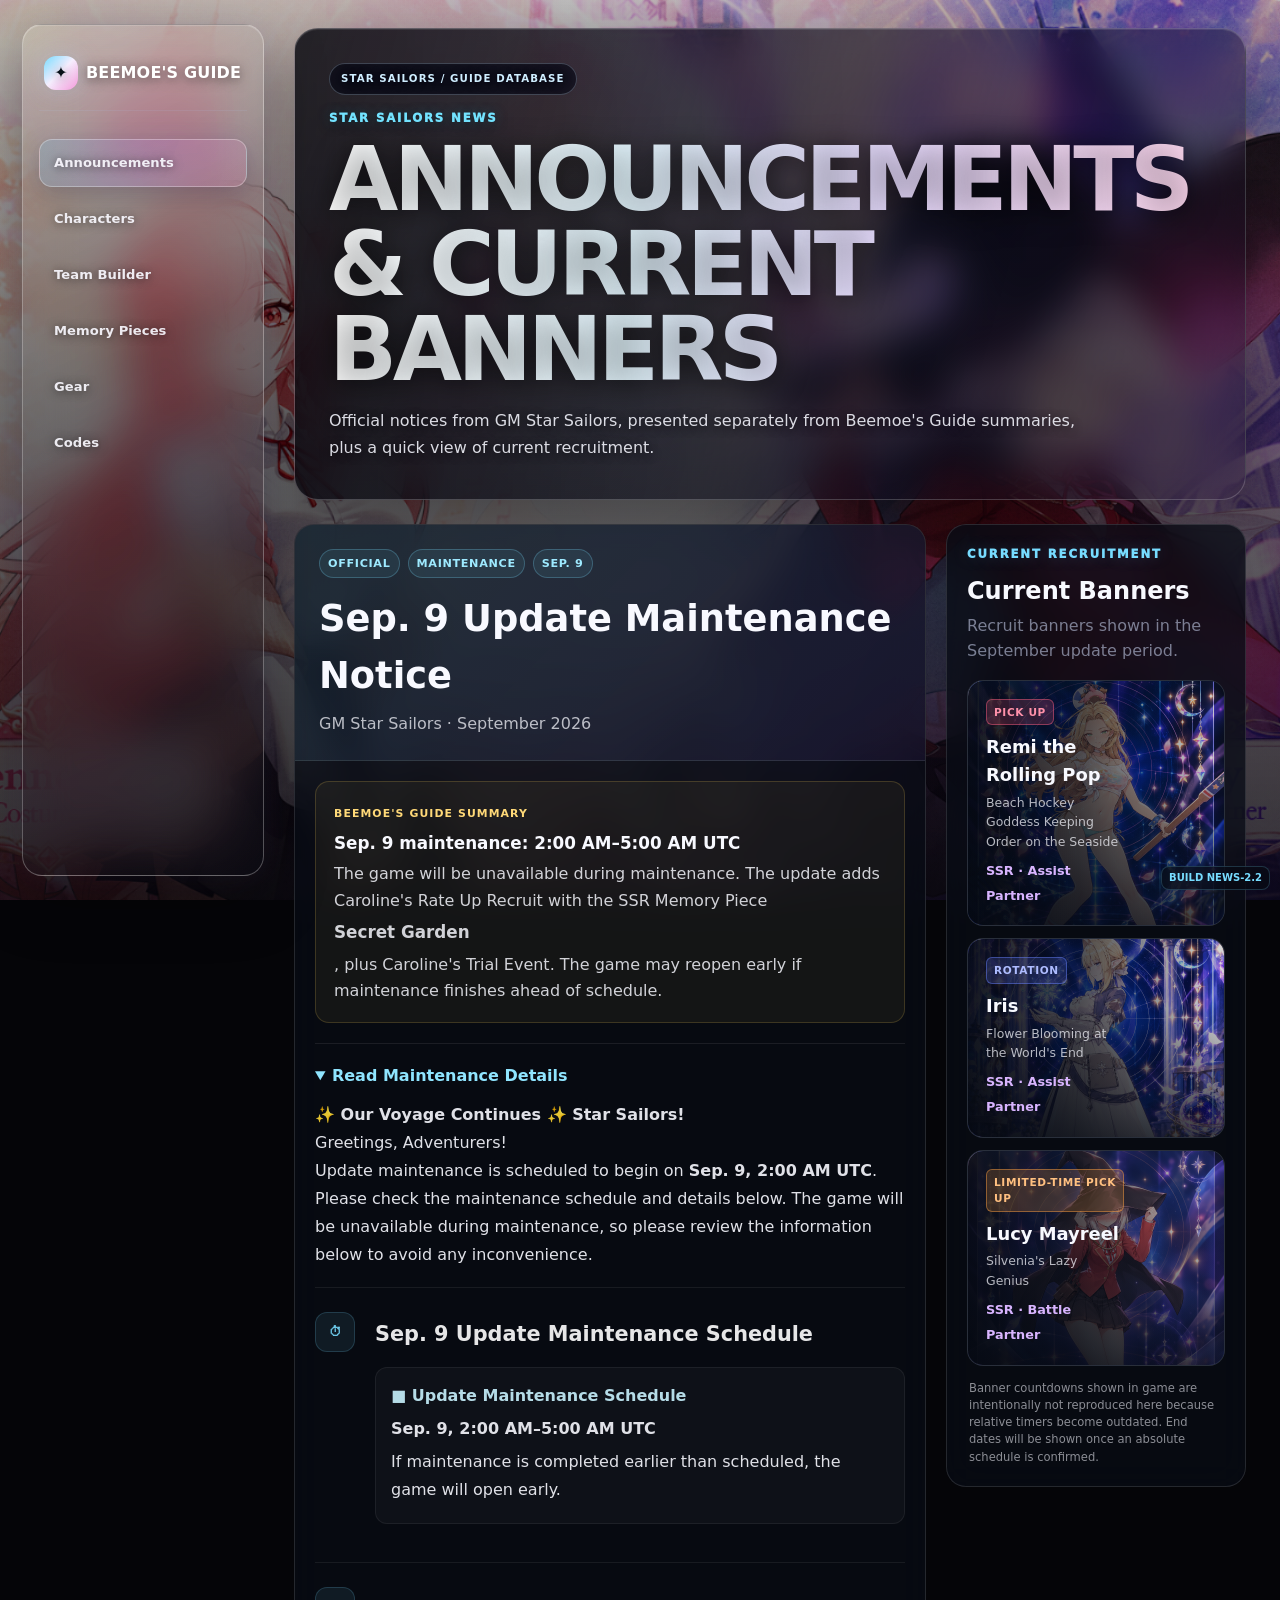
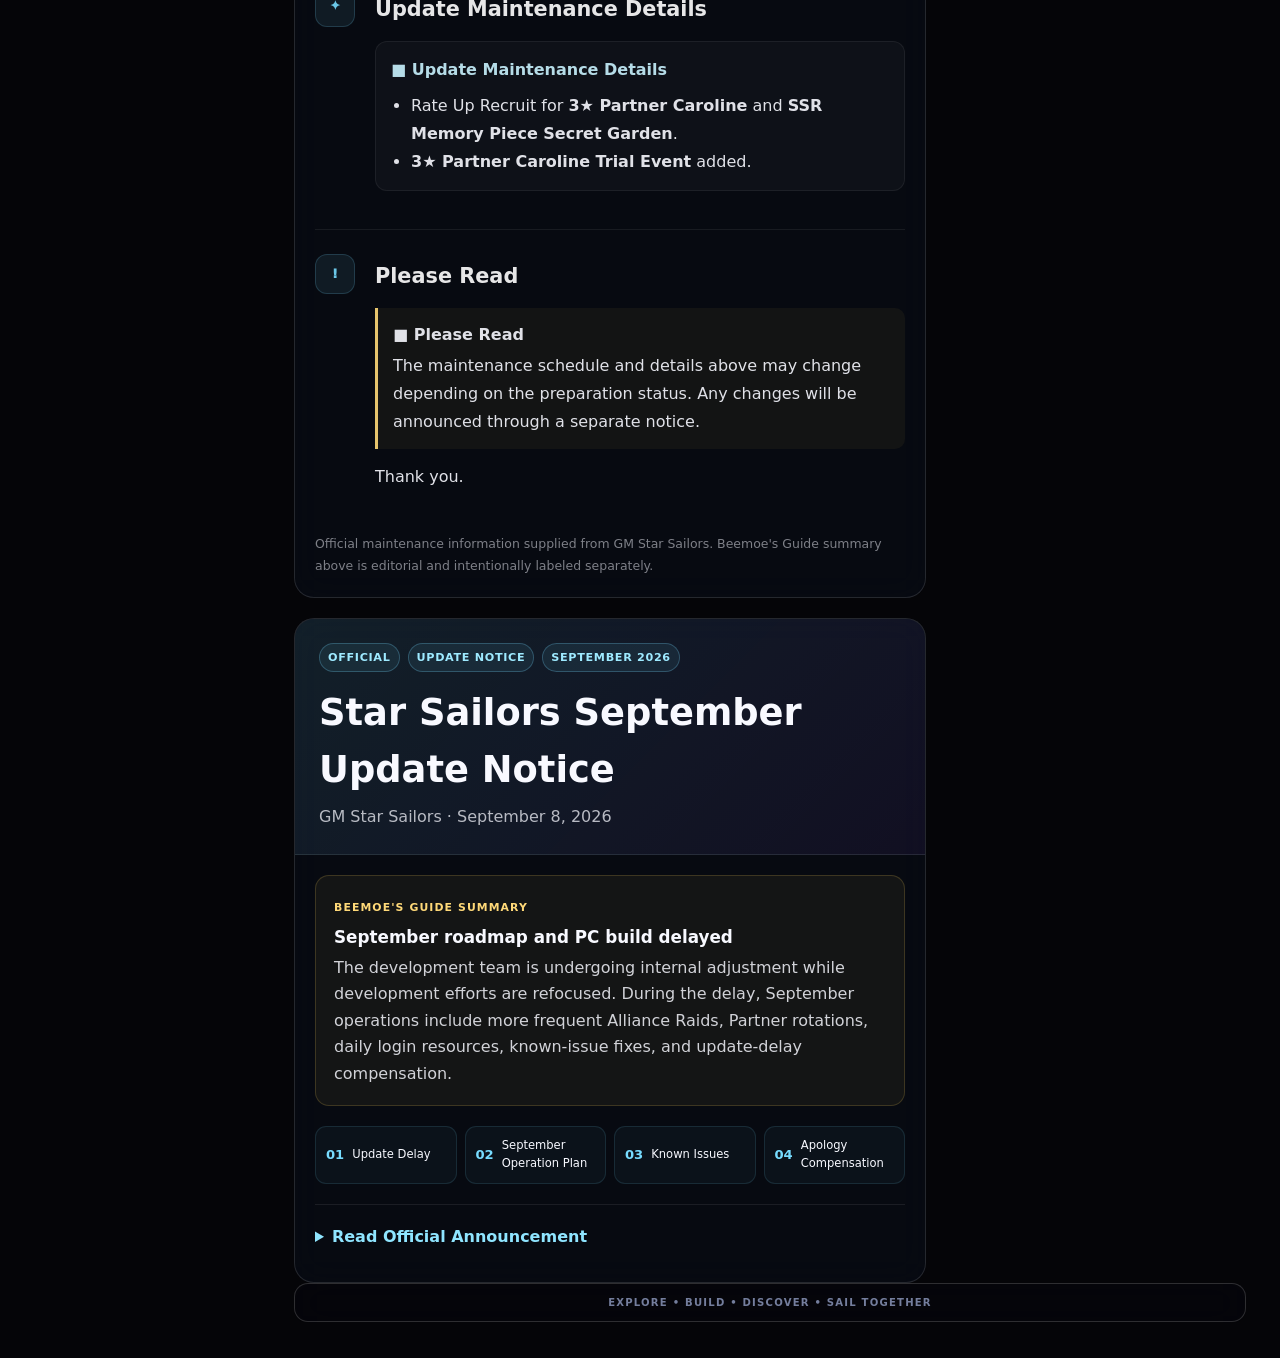
==== commit 8404e580: "Add Gear page to announcements navigation" ====
--- a/announcements.html
+++ b/announcements.html
@@ -1 +1 @@
-<!DOCTYPE html><html lang="en"><head><meta charset="UTF-8"><meta name="viewport" content="width=device-width,initial-scale=1"><meta name="description" content="Latest official Star Sailors announcements and current recruit banners"><title>Announcements | Beemoe's Guide</title><link rel="stylesheet" href="./css/base.css?v=11"><link rel="stylesheet" href="./css/retro-theme.css?v=11"><link rel="stylesheet" href="./css/layout-fix.css?v=11"><link rel="stylesheet" href="./css/anime-glass-theme.css?v=11"><link rel="stylesheet" href="./css/announcements.css?v=2"></head><body><header class="topbar"><a class="logo" href="index.html"><span>✦</span> BEEMOE'S GUIDE</a><button id="menuBtn" class="menu-btn" aria-label="Open menu">☰</button><nav id="navLinks"><a class="active" href="announcements.html">Announcements</a><a href="index.html">Characters</a><a href="team-builder.html">Team Builder</a><a href="memory-pieces.html">Memory Pieces</a><a href="codes.html">Codes</a></nav></header><main class="wrap"><section class="page-head announcement-hero"><p class="eyebrow">STAR SAILORS NEWS</p><h1>Announcements & Current Banners</h1><p>Official notices from GM Star Sailors, presented separately from Beemoe's Guide summaries, plus a quick view of current recruitment.</p></section><div class="announcement-layout"><div><article class="official-card" style="margin-bottom:20px"><div class="official-head"><div class="notice-tags"><span class="notice-tag">OFFICIAL</span><span class="notice-tag">MAINTENANCE</span><span class="notice-tag">SEP. 9</span></div><h2>Sep. 9 Update Maintenance Notice</h2><p>GM Star Sailors · September 2026</p></div><div class="player-summary"><span>BEEMOE'S GUIDE SUMMARY</span><strong>Sep. 9 maintenance: 2:00 AM–5:00 AM UTC</strong><p>The game will be unavailable during maintenance. The update adds Caroline's Rate Up Recruit with the SSR Memory Piece <strong>Secret Garden</strong>, plus Caroline's Trial Event. The game may reopen early if maintenance finishes ahead of schedule.</p></div><div class="official-body"><details open><summary>Read Maintenance Details</summary><div class="official-copy"><p><strong>✨ Our Voyage Continues ✨ Star Sailors!</strong></p><p>Greetings, Adventurers!</p><p>Update maintenance is scheduled to begin on <strong>Sep. 9, 2:00 AM UTC</strong>. Please check the maintenance schedule and details below. The game will be unavailable during maintenance, so please review the information below to avoid any inconvenience.</p><section class="notice-section"><div class="notice-number">⏱</div><div><h3>Sep. 9 Update Maintenance Schedule</h3><div class="notice-feature"><strong>■ Update Maintenance Schedule</strong><p><strong>Sep. 9, 2:00 AM–5:00 AM UTC</strong></p><p>If maintenance is completed earlier than scheduled, the game will open early.</p></div></div></section><section class="notice-section"><div class="notice-number">✦</div><div><h3>Update Maintenance Details</h3><div class="notice-feature"><strong>■ Update Maintenance Details</strong><ul><li>Rate Up Recruit for <strong>3★ Partner Caroline</strong> and <strong>SSR Memory Piece Secret Garden</strong>.</li><li><strong>3★ Partner Caroline Trial Event</strong> added.</li></ul></div></div></section><section class="notice-section"><div class="notice-number">!</div><div><h3>Please Read</h3><div class="notice-warning"><strong>■ Please Read</strong><p>The maintenance schedule and details above may change depending on the preparation status. Any changes will be announced through a separate notice.</p></div><p>Thank you.</p></div></section><p class="source-note">Official maintenance information supplied from GM Star Sailors. Beemoe's Guide summary above is editorial and intentionally labeled separately.</p></div></details></div></article><article class="official-card"><div class="official-head"><div class="notice-tags"><span class="notice-tag">OFFICIAL</span><span class="notice-tag">UPDATE NOTICE</span><span class="notice-tag">SEPTEMBER 2026</span></div><h2>Star Sailors September Update Notice</h2><p>GM Star Sailors · September 8, 2026</p></div><div class="player-summary"><span>BEEMOE'S GUIDE SUMMARY</span><strong>September roadmap and PC build delayed</strong><p>The development team is undergoing internal adjustment while development efforts are refocused. During the delay, September operations include more frequent Alliance Raids, Partner rotations, daily login resources, known-issue fixes, and update-delay compensation.</p></div><div class="notice-jump-grid"><a href="#notice-delay"><b>01</b><span>Update Delay</span></a><a href="#notice-plan"><b>02</b><span>September Operation Plan</span></a><a href="#notice-issues"><b>03</b><span>Known Issues</span></a><a href="#notice-comp"><b>04</b><span>Apology Compensation</span></a></div><div class="official-body"><details><summary>Read Official Announcement</summary><div class="official-copy"><p><strong>✨ Our Voyage Continues ✨ Star Sailors!</strong></p><p>Greetings, Adventurers!</p><p>First, we sincerely apologize for the concern caused by our recent lack of smooth communication and updates. We are carefully reviewing all the heartfelt criticism and concerns you have shared through the community. Today, we would like to apologize for the update delay and provide information on our September operation plan.</p><section class="notice-section" id="notice-delay"><div class="notice-number">01</div><div><h3>Update Delay</h3><p>Star Sailors was created with the vision of reviving the classic JRPG turn-based combat system with a modern touch and charming characters. This vision still remains deeply rooted in our hearts.</p><p>To make this vision a reality, the &lt;Star Sailors&gt; development team is currently going through a period of transition and internal adjustment. We plan to refocus our development efforts to improve the game as a whole and get back on track with a better schedule.</p><p>To achieve this, some changes will be made to our development system, and we will need some time to complete this transition. As a result, the September update roadmap we had previously shared, as well as the PC build release, have unfortunately been delayed.</p><p>We sincerely apologize for disappointing Adventurers who have been waiting for the update content and PC build.</p><p>We understand that many Adventurers may be worried about future updates due to this sudden delay. We are currently communicating closely with the dev team to prevent any further schedule delays. Until then, the following temporary operation plan will be carried out.</p><p>We will prepare so that the delayed work and fixes can be applied to the live service sequentially as quickly as possible.</p></div></section><section class="notice-section" id="notice-plan"><div class="notice-number">02</div><div><h3>September Operation Plan</h3><p>Including the Sep. 9 maintenance, the following events will be held first in September. We once again apologize that we are unable to immediately present the new roadmap we promised, and that we will be using existing content for the time being.</p><div class="notice-feature"><strong>⚔ Alliance Raid Cycle Shortened</strong><span>Once per month → once every 2 weeks</span><p>To help ease the disappointment caused by the lack of new content, Alliance Raid will be held every 2 weeks.</p><ul><li>Alliance Raid will begin on <strong>Sep. 16</strong>.</li><li>Rewards will change from the previous Gold Tier rewards to different rewards based on each tier.</li></ul></div><div class="notice-feature"><strong>✦ Pick Up and Trial Rotation</strong><p>As the addition of new Partners has been delayed, Rotation Pick Up for existing Partners will open.</p><ul><li><strong>Caroline Rotation Pick Up and Trial</strong> opens on Sep. 9.</li></ul></div><div class="notice-feature"><strong>🎁 September Daily Login Rewards</strong><p>Special login rewards will be distributed daily until <strong>September 23</strong> to help with resource acquisition.</p><ul><li><strong>Bulging Mushroom ×2</strong> — distributed twice daily: 7:00 PM–6:59 AM UTC and 7:00 AM–6:59 PM UTC.</li><li><strong>Silver Compass ×2 + Golden Compass ×1</strong> — distributed once daily.</li></ul></div></div></section><section class="notice-section" id="notice-issues"><div class="notice-number">03</div><div><h3>Known Issues</h3><p>We would like to inform you of in-game issues confirmed after the previous update. Some items are difficult to hotfix immediately due to the schedule adjustment, so we are first sharing the current status and will fix them sequentially as quickly as possible.</p><ol class="issue-list"><li><strong>Swimsuit Remi is not added to Normal Recruit after her Pick Up ended.</strong><p>Remi should be added to Normal Recruit after the Pick Up ends on Sep. 9, but this has not been applied. Remi is also not included in the random pool for Character Shards in the Exchange Center weekly shop.</p></li><li><strong>HP is fixed at 86% when equipping certain R-grade Artifacts.</strong><p>This appears to occur under certain conditions and with certain Artifacts. Reports are currently being checked.</p></li><li><strong>[View Clear Team] is available for the updated Rift, but not for previous chapters.</strong><p>When a new clear record is created, friends or guild members should be able to view it, but the record is currently missing from the list.</p></li><li><strong>The skill translation for UR Artifacts is incorrect in Simplified Chinese.</strong><p>The Resonance effect value is incorrectly displayed as [0.0n%]. This is only a display issue; as in other languages, the actual effect is applied correctly as +n.</p></li></ol></div></section><section class="notice-section" id="notice-comp"><div class="notice-number">04</div><div><h3>Apology Compensation</h3><p>As an apology and a token of gratitude to Adventurers who have been waiting, the following compensation has been prepared.</p><div class="compensation-box"><span>🎁 UPDATE DELAY APOLOGY COMPENSATION</span><div class="reward-grid"><strong>Golden Compass ×10</strong><strong>Diamond ×2,000</strong><strong>Bulging Mushroom ×10</strong></div></div><div class="notice-feature"><strong>🗓 Compensation Distribution</strong><p>From after the notice until <strong>Sep. 16 (Wed) 14:59 UTC</strong>.</p><p><strong>Distribution Method:</strong> Sent once per server account to the Mailbox when logging in during the event period. Mail is stored for 7 days.</p></div><div class="notice-warning"><strong>📍 Please Read</strong><p>The delivered mail will be stored for 7 days, so please make sure to claim it before it expires.</p></div><p>We once again ask for your understanding regarding the disappointment caused by this schedule adjustment. When preparations are complete, we will return with a more stable and enjoyable &lt;Star Sailors&gt;. Once again, we sincerely apologize to all Adventurers who care for &lt;Star Sailors&gt;.</p></div></section><p class="source-note">Official announcement text supplied from GM Star Sailors. Beemoe's Guide summary above is editorial and intentionally labeled separately.</p></div></details></div></article></div><aside class="banner-section"><p class="eyebrow">CURRENT RECRUITMENT</p><h2>Current Banners</h2><p class="lead">Recruit banners shown in the September update period.</p><div class="banner-stack"><article class="recruit-card"><div class="recruit-art"><img src="assets/characters/rolling-pop.png" alt="Remi the Rolling Pop" onerror="this.src='assets/characters/remi-the-rolling-pop.png'"></div><div class="recruit-copy"><span class="recruit-type pickup">PICK UP</span><h3>Remi the Rolling Pop</h3><p>Beach Hockey Goddess Keeping Order on the Seaside</p><strong>SSR · Assist Partner</strong></div></article><article class="recruit-card"><div class="recruit-art"><img src="assets/characters/iris.png" alt="Iris"></div><div class="recruit-copy"><span class="recruit-type rotation">ROTATION</span><h3>Iris</h3><p>Flower Blooming at the World's End</p><strong>SSR · Assist Partner</strong></div></article><article class="recruit-card"><div class="recruit-art"><img src="assets/characters/lucy-mayreel.png" alt="Lucy Mayreel"></div><div class="recruit-copy"><span class="recruit-type limited">LIMITED-TIME PICK UP</span><h3>Lucy Mayreel</h3><p>Silvenia's Lazy Genius</p><strong>SSR · Battle Partner</strong></div></article></div><p class="banner-disclaimer">Banner countdowns shown in game are intentionally not reproduced here because relative timers become outdated. End dates will be shown once an absolute schedule is confirmed.</p></aside></div></main><script>const b=document.getElementById('menuBtn'),n=document.getElementById('navLinks');if(b&&n)b.addEventListener('click',()=>n.classList.toggle('open'));</script><div style="position:fixed;right:10px;bottom:10px;z-index:9999;font:700 10px/1.2 system-ui;padding:5px 7px;border-radius:8px;background:rgba(8,11,18,.62);backdrop-filter:blur(10px);color:#77dcff;border:1px solid rgba(119,220,255,.2)">BUILD NEWS-2.1</div></body></html>+<!DOCTYPE html><html lang="en"><head><meta charset="UTF-8"><meta name="viewport" content="width=device-width,initial-scale=1"><meta name="description" content="Latest official Star Sailors announcements and current recruit banners"><title>Announcements | Beemoe's Guide</title><link rel="stylesheet" href="./css/base.css?v=11"><link rel="stylesheet" href="./css/retro-theme.css?v=11"><link rel="stylesheet" href="./css/layout-fix.css?v=11"><link rel="stylesheet" href="./css/anime-glass-theme.css?v=11"><link rel="stylesheet" href="./css/announcements.css?v=2"></head><body><header class="topbar"><a class="logo" href="index.html"><span>✦</span> BEEMOE'S GUIDE</a><button id="menuBtn" class="menu-btn" aria-label="Open menu">☰</button><nav id="navLinks"><a class="active" href="announcements.html">Announcements</a><a href="index.html">Characters</a><a href="team-builder.html">Team Builder</a><a href="memory-pieces.html">Memory Pieces</a><a href="gear.html">Gear</a><a href="codes.html">Codes</a></nav></header><main class="wrap"><section class="page-head announcement-hero"><p class="eyebrow">STAR SAILORS NEWS</p><h1>Announcements & Current Banners</h1><p>Official notices from GM Star Sailors, presented separately from Beemoe's Guide summaries, plus a quick view of current recruitment.</p></section><div class="announcement-layout"><div><article class="official-card" style="margin-bottom:20px"><div class="official-head"><div class="notice-tags"><span class="notice-tag">OFFICIAL</span><span class="notice-tag">MAINTENANCE</span><span class="notice-tag">SEP. 9</span></div><h2>Sep. 9 Update Maintenance Notice</h2><p>GM Star Sailors · September 2026</p></div><div class="player-summary"><span>BEEMOE'S GUIDE SUMMARY</span><strong>Sep. 9 maintenance: 2:00 AM–5:00 AM UTC</strong><p>The game will be unavailable during maintenance. The update adds Caroline's Rate Up Recruit with the SSR Memory Piece <strong>Secret Garden</strong>, plus Caroline's Trial Event. The game may reopen early if maintenance finishes ahead of schedule.</p></div><div class="official-body"><details open><summary>Read Maintenance Details</summary><div class="official-copy"><p><strong>✨ Our Voyage Continues ✨ Star Sailors!</strong></p><p>Greetings, Adventurers!</p><p>Update maintenance is scheduled to begin on <strong>Sep. 9, 2:00 AM UTC</strong>. Please check the maintenance schedule and details below. The game will be unavailable during maintenance, so please review the information below to avoid any inconvenience.</p><section class="notice-section"><div class="notice-number">⏱</div><div><h3>Sep. 9 Update Maintenance Schedule</h3><div class="notice-feature"><strong>■ Update Maintenance Schedule</strong><p><strong>Sep. 9, 2:00 AM–5:00 AM UTC</strong></p><p>If maintenance is completed earlier than scheduled, the game will open early.</p></div></div></section><section class="notice-section"><div class="notice-number">✦</div><div><h3>Update Maintenance Details</h3><div class="notice-feature"><strong>■ Update Maintenance Details</strong><ul><li>Rate Up Recruit for <strong>3★ Partner Caroline</strong> and <strong>SSR Memory Piece Secret Garden</strong>.</li><li><strong>3★ Partner Caroline Trial Event</strong> added.</li></ul></div></div></section><section class="notice-section"><div class="notice-number">!</div><div><h3>Please Read</h3><div class="notice-warning"><strong>■ Please Read</strong><p>The maintenance schedule and details above may change depending on the preparation status. Any changes will be announced through a separate notice.</p></div><p>Thank you.</p></div></section><p class="source-note">Official maintenance information supplied from GM Star Sailors. Beemoe's Guide summary above is editorial and intentionally labeled separately.</p></div></details></div></article><article class="official-card"><div class="official-head"><div class="notice-tags"><span class="notice-tag">OFFICIAL</span><span class="notice-tag">UPDATE NOTICE</span><span class="notice-tag">SEPTEMBER 2026</span></div><h2>Star Sailors September Update Notice</h2><p>GM Star Sailors · September 8, 2026</p></div><div class="player-summary"><span>BEEMOE'S GUIDE SUMMARY</span><strong>September roadmap and PC build delayed</strong><p>The development team is undergoing internal adjustment while development efforts are refocused. During the delay, September operations include more frequent Alliance Raids, Partner rotations, daily login resources, known-issue fixes, and update-delay compensation.</p></div><div class="notice-jump-grid"><a href="#notice-delay"><b>01</b><span>Update Delay</span></a><a href="#notice-plan"><b>02</b><span>September Operation Plan</span></a><a href="#notice-issues"><b>03</b><span>Known Issues</span></a><a href="#notice-comp"><b>04</b><span>Apology Compensation</span></a></div><div class="official-body"><details><summary>Read Official Announcement</summary><div class="official-copy"><p><strong>✨ Our Voyage Continues ✨ Star Sailors!</strong></p><p>Greetings, Adventurers!</p><p>First, we sincerely apologize for the concern caused by our recent lack of smooth communication and updates. We are carefully reviewing all the heartfelt criticism and concerns you have shared through the community. Today, we would like to apologize for the update delay and provide information on our September operation plan.</p><section class="notice-section" id="notice-delay"><div class="notice-number">01</div><div><h3>Update Delay</h3><p>Star Sailors was created with the vision of reviving the classic JRPG turn-based combat system with a modern touch and charming characters. This vision still remains deeply rooted in our hearts.</p><p>To make this vision a reality, the &lt;Star Sailors&gt; development team is currently going through a period of transition and internal adjustment. We plan to refocus our development efforts to improve the game as a whole and get back on track with a better schedule.</p><p>To achieve this, some changes will be made to our development system, and we will need some time to complete this transition. As a result, the September update roadmap we had previously shared, as well as the PC build release, have unfortunately been delayed.</p><p>We sincerely apologize for disappointing Adventurers who have been waiting for the update content and PC build.</p><p>We understand that many Adventurers may be worried about future updates due to this sudden delay. We are currently communicating closely with the dev team to prevent any further schedule delays. Until then, the following temporary operation plan will be carried out.</p><p>We will prepare so that the delayed work and fixes can be applied to the live service sequentially as quickly as possible.</p></div></section><section class="notice-section" id="notice-plan"><div class="notice-number">02</div><div><h3>September Operation Plan</h3><p>Including the Sep. 9 maintenance, the following events will be held first in September. We once again apologize that we are unable to immediately present the new roadmap we promised, and that we will be using existing content for the time being.</p><div class="notice-feature"><strong>⚔ Alliance Raid Cycle Shortened</strong><span>Once per month → once every 2 weeks</span><p>To help ease the disappointment caused by the lack of new content, Alliance Raid will be held every 2 weeks.</p><ul><li>Alliance Raid will begin on <strong>Sep. 16</strong>.</li><li>Rewards will change from the previous Gold Tier rewards to different rewards based on each tier.</li></ul></div><div class="notice-feature"><strong>✦ Pick Up and Trial Rotation</strong><p>As the addition of new Partners has been delayed, Rotation Pick Up for existing Partners will open.</p><ul><li><strong>Caroline Rotation Pick Up and Trial</strong> opens on Sep. 9.</li></ul></div><div class="notice-feature"><strong>🎁 September Daily Login Rewards</strong><p>Special login rewards will be distributed daily until <strong>September 23</strong> to help with resource acquisition.</p><ul><li><strong>Bulging Mushroom ×2</strong> — distributed twice daily: 7:00 PM–6:59 AM UTC and 7:00 AM–6:59 PM UTC.</li><li><strong>Silver Compass ×2 + Golden Compass ×1</strong> — distributed once daily.</li></ul></div></div></section><section class="notice-section" id="notice-issues"><div class="notice-number">03</div><div><h3>Known Issues</h3><p>We would like to inform you of in-game issues confirmed after the previous update. Some items are difficult to hotfix immediately due to the schedule adjustment, so we are first sharing the current status and will fix them sequentially as quickly as possible.</p><ol class="issue-list"><li><strong>Swimsuit Remi is not added to Normal Recruit after her Pick Up ended.</strong><p>Remi should be added to Normal Recruit after the Pick Up ends on Sep. 9, but this has not been applied. Remi is also not included in the random pool for Character Shards in the Exchange Center weekly shop.</p></li><li><strong>HP is fixed at 86% when equipping certain R-grade Artifacts.</strong><p>This appears to occur under certain conditions and with certain Artifacts. Reports are currently being checked.</p></li><li><strong>[View Clear Team] is available for the updated Rift, but not for previous chapters.</strong><p>When a new clear record is created, friends or guild members should be able to view it, but the record is currently missing from the list.</p></li><li><strong>The skill translation for UR Artifacts is incorrect in Simplified Chinese.</strong><p>The Resonance effect value is incorrectly displayed as [0.0n%]. This is only a display issue; as in other languages, the actual effect is applied correctly as +n.</p></li></ol></div></section><section class="notice-section" id="notice-comp"><div class="notice-number">04</div><div><h3>Apology Compensation</h3><p>As an apology and a token of gratitude to Adventurers who have been waiting, the following compensation has been prepared.</p><div class="compensation-box"><span>🎁 UPDATE DELAY APOLOGY COMPENSATION</span><div class="reward-grid"><strong>Golden Compass ×10</strong><strong>Diamond ×2,000</strong><strong>Bulging Mushroom ×10</strong></div></div><div class="notice-feature"><strong>🗓 Compensation Distribution</strong><p>From after the notice until <strong>Sep. 16 (Wed) 14:59 UTC</strong>.</p><p><strong>Distribution Method:</strong> Sent once per server account to the Mailbox when logging in during the event period. Mail is stored for 7 days.</p></div><div class="notice-warning"><strong>📍 Please Read</strong><p>The delivered mail will be stored for 7 days, so please make sure to claim it before it expires.</p></div><p>We once again ask for your understanding regarding the disappointment caused by this schedule adjustment. When preparations are complete, we will return with a more stable and enjoyable &lt;Star Sailors&gt;. Once again, we sincerely apologize to all Adventurers who care for &lt;Star Sailors&gt;.</p></div></section><p class="source-note">Official announcement text supplied from GM Star Sailors. Beemoe's Guide summary above is editorial and intentionally labeled separately.</p></div></details></div></article></div><aside class="banner-section"><p class="eyebrow">CURRENT RECRUITMENT</p><h2>Current Banners</h2><p class="lead">Recruit banners shown in the September update period.</p><div class="banner-stack"><article class="recruit-card"><div class="recruit-art"><img src="assets/characters/rolling-pop.png" alt="Remi the Rolling Pop" onerror="this.src='assets/characters/remi-the-rolling-pop.png'"></div><div class="recruit-copy"><span class="recruit-type pickup">PICK UP</span><h3>Remi the Rolling Pop</h3><p>Beach Hockey Goddess Keeping Order on the Seaside</p><strong>SSR · Assist Partner</strong></div></article><article class="recruit-card"><div class="recruit-art"><img src="assets/characters/iris.png" alt="Iris"></div><div class="recruit-copy"><span class="recruit-type rotation">ROTATION</span><h3>Iris</h3><p>Flower Blooming at the World's End</p><strong>SSR · Assist Partner</strong></div></article><article class="recruit-card"><div class="recruit-art"><img src="assets/characters/lucy-mayreel.png" alt="Lucy Mayreel"></div><div class="recruit-copy"><span class="recruit-type limited">LIMITED-TIME PICK UP</span><h3>Lucy Mayreel</h3><p>Silvenia's Lazy Genius</p><strong>SSR · Battle Partner</strong></div></article></div><p class="banner-disclaimer">Banner countdowns shown in game are intentionally not reproduced here because relative timers become outdated. End dates will be shown once an absolute schedule is confirmed.</p></aside></div></main><script>const b=document.getElementById('menuBtn'),n=document.getElementById('navLinks');if(b&&n)b.addEventListener('click',()=>n.classList.toggle('open'));</script><div style="position:fixed;right:10px;bottom:10px;z-index:9999;font:700 10px/1.2 system-ui;padding:5px 7px;border-radius:8px;background:rgba(8,11,18,.62);backdrop-filter:blur(10px);color:#77dcff;border:1px solid rgba(119,220,255,.2)">BUILD NEWS-2.2</div></body></html>
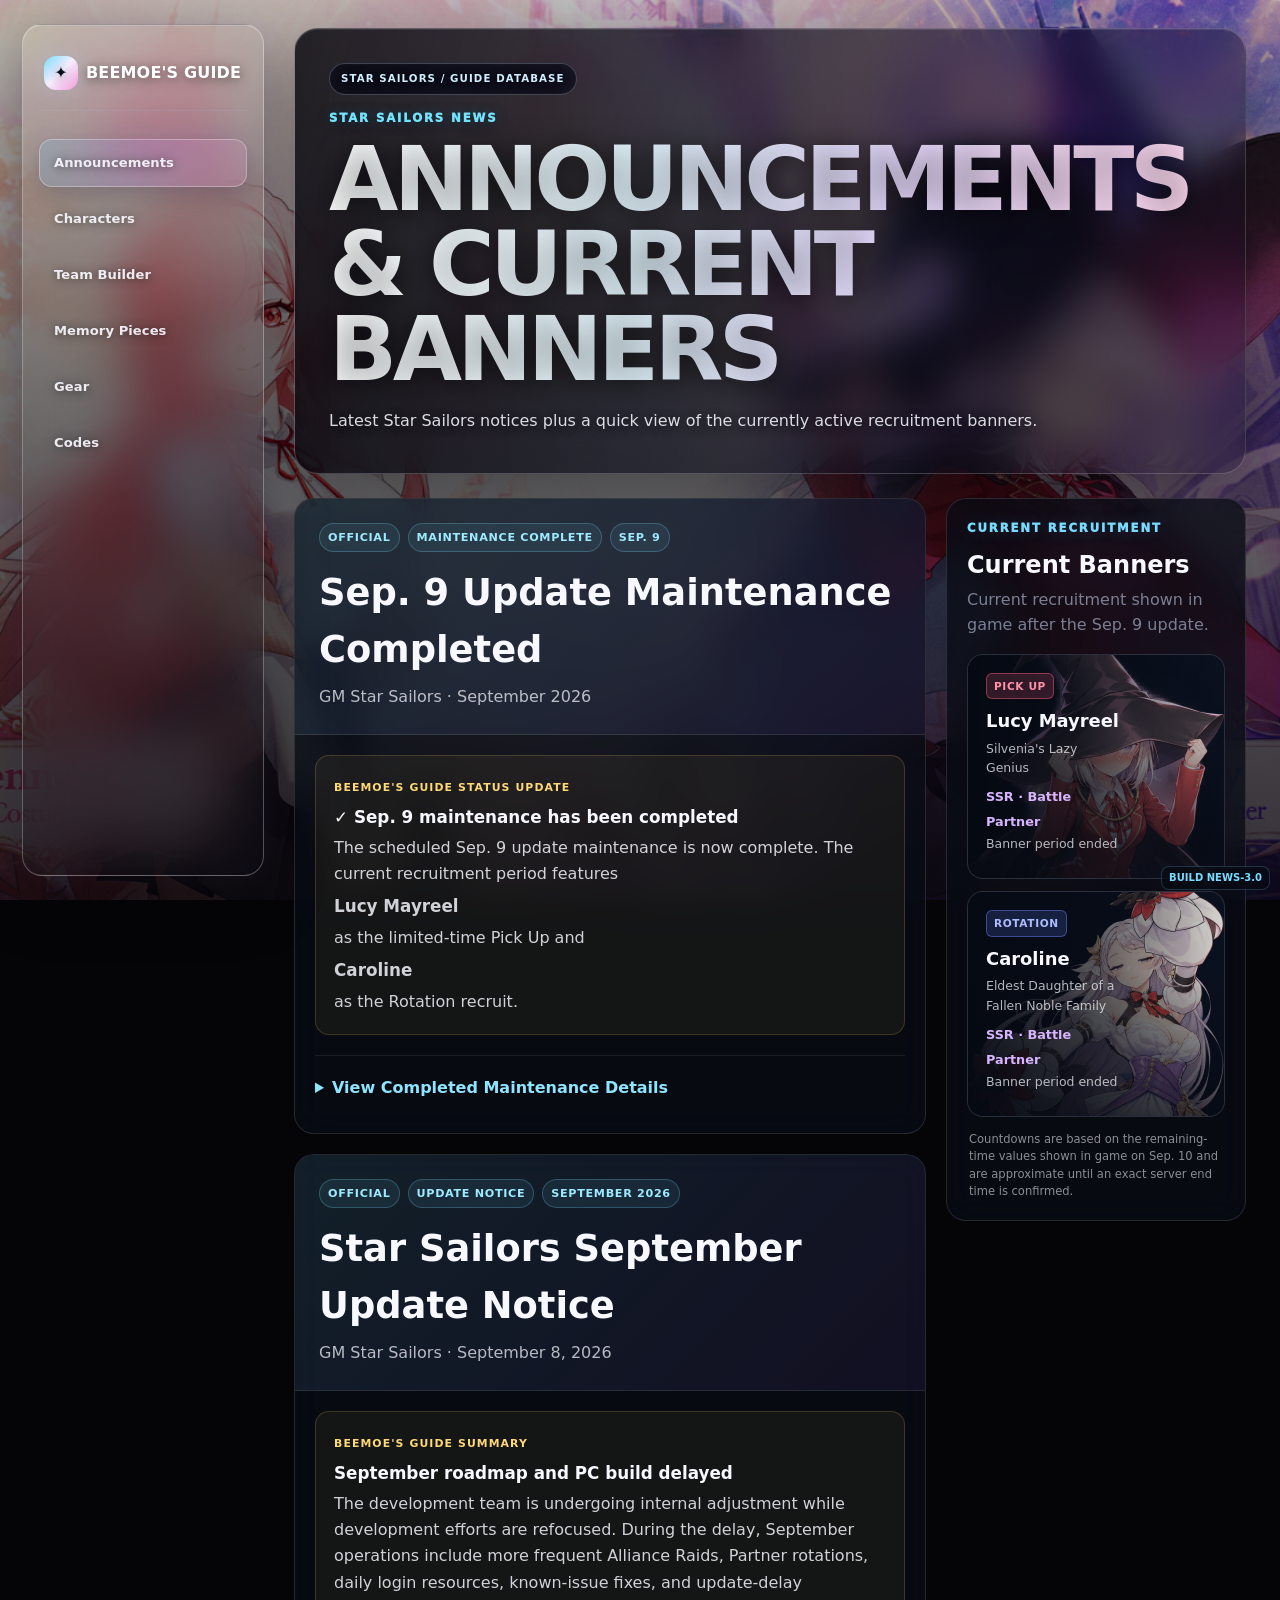
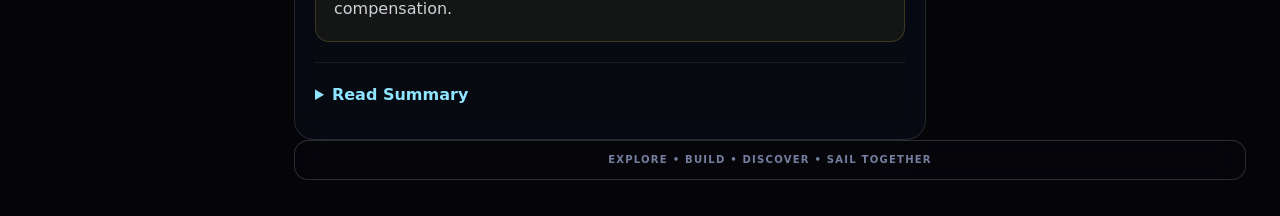
==== commit 98a4f635: "Update completed maintenance and current Lucy/Caroline banners" ====
--- a/announcements.html
+++ b/announcements.html
@@ -1 +1 @@
-<!DOCTYPE html><html lang="en"><head><meta charset="UTF-8"><meta name="viewport" content="width=device-width,initial-scale=1"><meta name="description" content="Latest official Star Sailors announcements and current recruit banners"><title>Announcements | Beemoe's Guide</title><link rel="stylesheet" href="./css/base.css?v=11"><link rel="stylesheet" href="./css/retro-theme.css?v=11"><link rel="stylesheet" href="./css/layout-fix.css?v=11"><link rel="stylesheet" href="./css/anime-glass-theme.css?v=11"><link rel="stylesheet" href="./css/announcements.css?v=2"></head><body><header class="topbar"><a class="logo" href="index.html"><span>✦</span> BEEMOE'S GUIDE</a><button id="menuBtn" class="menu-btn" aria-label="Open menu">☰</button><nav id="navLinks"><a class="active" href="announcements.html">Announcements</a><a href="index.html">Characters</a><a href="team-builder.html">Team Builder</a><a href="memory-pieces.html">Memory Pieces</a><a href="gear.html">Gear</a><a href="codes.html">Codes</a></nav></header><main class="wrap"><section class="page-head announcement-hero"><p class="eyebrow">STAR SAILORS NEWS</p><h1>Announcements & Current Banners</h1><p>Official notices from GM Star Sailors, presented separately from Beemoe's Guide summaries, plus a quick view of current recruitment.</p></section><div class="announcement-layout"><div><article class="official-card" style="margin-bottom:20px"><div class="official-head"><div class="notice-tags"><span class="notice-tag">OFFICIAL</span><span class="notice-tag">MAINTENANCE</span><span class="notice-tag">SEP. 9</span></div><h2>Sep. 9 Update Maintenance Notice</h2><p>GM Star Sailors · September 2026</p></div><div class="player-summary"><span>BEEMOE'S GUIDE SUMMARY</span><strong>Sep. 9 maintenance: 2:00 AM–5:00 AM UTC</strong><p>The game will be unavailable during maintenance. The update adds Caroline's Rate Up Recruit with the SSR Memory Piece <strong>Secret Garden</strong>, plus Caroline's Trial Event. The game may reopen early if maintenance finishes ahead of schedule.</p></div><div class="official-body"><details open><summary>Read Maintenance Details</summary><div class="official-copy"><p><strong>✨ Our Voyage Continues ✨ Star Sailors!</strong></p><p>Greetings, Adventurers!</p><p>Update maintenance is scheduled to begin on <strong>Sep. 9, 2:00 AM UTC</strong>. Please check the maintenance schedule and details below. The game will be unavailable during maintenance, so please review the information below to avoid any inconvenience.</p><section class="notice-section"><div class="notice-number">⏱</div><div><h3>Sep. 9 Update Maintenance Schedule</h3><div class="notice-feature"><strong>■ Update Maintenance Schedule</strong><p><strong>Sep. 9, 2:00 AM–5:00 AM UTC</strong></p><p>If maintenance is completed earlier than scheduled, the game will open early.</p></div></div></section><section class="notice-section"><div class="notice-number">✦</div><div><h3>Update Maintenance Details</h3><div class="notice-feature"><strong>■ Update Maintenance Details</strong><ul><li>Rate Up Recruit for <strong>3★ Partner Caroline</strong> and <strong>SSR Memory Piece Secret Garden</strong>.</li><li><strong>3★ Partner Caroline Trial Event</strong> added.</li></ul></div></div></section><section class="notice-section"><div class="notice-number">!</div><div><h3>Please Read</h3><div class="notice-warning"><strong>■ Please Read</strong><p>The maintenance schedule and details above may change depending on the preparation status. Any changes will be announced through a separate notice.</p></div><p>Thank you.</p></div></section><p class="source-note">Official maintenance information supplied from GM Star Sailors. Beemoe's Guide summary above is editorial and intentionally labeled separately.</p></div></details></div></article><article class="official-card"><div class="official-head"><div class="notice-tags"><span class="notice-tag">OFFICIAL</span><span class="notice-tag">UPDATE NOTICE</span><span class="notice-tag">SEPTEMBER 2026</span></div><h2>Star Sailors September Update Notice</h2><p>GM Star Sailors · September 8, 2026</p></div><div class="player-summary"><span>BEEMOE'S GUIDE SUMMARY</span><strong>September roadmap and PC build delayed</strong><p>The development team is undergoing internal adjustment while development efforts are refocused. During the delay, September operations include more frequent Alliance Raids, Partner rotations, daily login resources, known-issue fixes, and update-delay compensation.</p></div><div class="notice-jump-grid"><a href="#notice-delay"><b>01</b><span>Update Delay</span></a><a href="#notice-plan"><b>02</b><span>September Operation Plan</span></a><a href="#notice-issues"><b>03</b><span>Known Issues</span></a><a href="#notice-comp"><b>04</b><span>Apology Compensation</span></a></div><div class="official-body"><details><summary>Read Official Announcement</summary><div class="official-copy"><p><strong>✨ Our Voyage Continues ✨ Star Sailors!</strong></p><p>Greetings, Adventurers!</p><p>First, we sincerely apologize for the concern caused by our recent lack of smooth communication and updates. We are carefully reviewing all the heartfelt criticism and concerns you have shared through the community. Today, we would like to apologize for the update delay and provide information on our September operation plan.</p><section class="notice-section" id="notice-delay"><div class="notice-number">01</div><div><h3>Update Delay</h3><p>Star Sailors was created with the vision of reviving the classic JRPG turn-based combat system with a modern touch and charming characters. This vision still remains deeply rooted in our hearts.</p><p>To make this vision a reality, the &lt;Star Sailors&gt; development team is currently going through a period of transition and internal adjustment. We plan to refocus our development efforts to improve the game as a whole and get back on track with a better schedule.</p><p>To achieve this, some changes will be made to our development system, and we will need some time to complete this transition. As a result, the September update roadmap we had previously shared, as well as the PC build release, have unfortunately been delayed.</p><p>We sincerely apologize for disappointing Adventurers who have been waiting for the update content and PC build.</p><p>We understand that many Adventurers may be worried about future updates due to this sudden delay. We are currently communicating closely with the dev team to prevent any further schedule delays. Until then, the following temporary operation plan will be carried out.</p><p>We will prepare so that the delayed work and fixes can be applied to the live service sequentially as quickly as possible.</p></div></section><section class="notice-section" id="notice-plan"><div class="notice-number">02</div><div><h3>September Operation Plan</h3><p>Including the Sep. 9 maintenance, the following events will be held first in September. We once again apologize that we are unable to immediately present the new roadmap we promised, and that we will be using existing content for the time being.</p><div class="notice-feature"><strong>⚔ Alliance Raid Cycle Shortened</strong><span>Once per month → once every 2 weeks</span><p>To help ease the disappointment caused by the lack of new content, Alliance Raid will be held every 2 weeks.</p><ul><li>Alliance Raid will begin on <strong>Sep. 16</strong>.</li><li>Rewards will change from the previous Gold Tier rewards to different rewards based on each tier.</li></ul></div><div class="notice-feature"><strong>✦ Pick Up and Trial Rotation</strong><p>As the addition of new Partners has been delayed, Rotation Pick Up for existing Partners will open.</p><ul><li><strong>Caroline Rotation Pick Up and Trial</strong> opens on Sep. 9.</li></ul></div><div class="notice-feature"><strong>🎁 September Daily Login Rewards</strong><p>Special login rewards will be distributed daily until <strong>September 23</strong> to help with resource acquisition.</p><ul><li><strong>Bulging Mushroom ×2</strong> — distributed twice daily: 7:00 PM–6:59 AM UTC and 7:00 AM–6:59 PM UTC.</li><li><strong>Silver Compass ×2 + Golden Compass ×1</strong> — distributed once daily.</li></ul></div></div></section><section class="notice-section" id="notice-issues"><div class="notice-number">03</div><div><h3>Known Issues</h3><p>We would like to inform you of in-game issues confirmed after the previous update. Some items are difficult to hotfix immediately due to the schedule adjustment, so we are first sharing the current status and will fix them sequentially as quickly as possible.</p><ol class="issue-list"><li><strong>Swimsuit Remi is not added to Normal Recruit after her Pick Up ended.</strong><p>Remi should be added to Normal Recruit after the Pick Up ends on Sep. 9, but this has not been applied. Remi is also not included in the random pool for Character Shards in the Exchange Center weekly shop.</p></li><li><strong>HP is fixed at 86% when equipping certain R-grade Artifacts.</strong><p>This appears to occur under certain conditions and with certain Artifacts. Reports are currently being checked.</p></li><li><strong>[View Clear Team] is available for the updated Rift, but not for previous chapters.</strong><p>When a new clear record is created, friends or guild members should be able to view it, but the record is currently missing from the list.</p></li><li><strong>The skill translation for UR Artifacts is incorrect in Simplified Chinese.</strong><p>The Resonance effect value is incorrectly displayed as [0.0n%]. This is only a display issue; as in other languages, the actual effect is applied correctly as +n.</p></li></ol></div></section><section class="notice-section" id="notice-comp"><div class="notice-number">04</div><div><h3>Apology Compensation</h3><p>As an apology and a token of gratitude to Adventurers who have been waiting, the following compensation has been prepared.</p><div class="compensation-box"><span>🎁 UPDATE DELAY APOLOGY COMPENSATION</span><div class="reward-grid"><strong>Golden Compass ×10</strong><strong>Diamond ×2,000</strong><strong>Bulging Mushroom ×10</strong></div></div><div class="notice-feature"><strong>🗓 Compensation Distribution</strong><p>From after the notice until <strong>Sep. 16 (Wed) 14:59 UTC</strong>.</p><p><strong>Distribution Method:</strong> Sent once per server account to the Mailbox when logging in during the event period. Mail is stored for 7 days.</p></div><div class="notice-warning"><strong>📍 Please Read</strong><p>The delivered mail will be stored for 7 days, so please make sure to claim it before it expires.</p></div><p>We once again ask for your understanding regarding the disappointment caused by this schedule adjustment. When preparations are complete, we will return with a more stable and enjoyable &lt;Star Sailors&gt;. Once again, we sincerely apologize to all Adventurers who care for &lt;Star Sailors&gt;.</p></div></section><p class="source-note">Official announcement text supplied from GM Star Sailors. Beemoe's Guide summary above is editorial and intentionally labeled separately.</p></div></details></div></article></div><aside class="banner-section"><p class="eyebrow">CURRENT RECRUITMENT</p><h2>Current Banners</h2><p class="lead">Recruit banners shown in the September update period.</p><div class="banner-stack"><article class="recruit-card"><div class="recruit-art"><img src="assets/characters/rolling-pop.png" alt="Remi the Rolling Pop" onerror="this.src='assets/characters/remi-the-rolling-pop.png'"></div><div class="recruit-copy"><span class="recruit-type pickup">PICK UP</span><h3>Remi the Rolling Pop</h3><p>Beach Hockey Goddess Keeping Order on the Seaside</p><strong>SSR · Assist Partner</strong></div></article><article class="recruit-card"><div class="recruit-art"><img src="assets/characters/iris.png" alt="Iris"></div><div class="recruit-copy"><span class="recruit-type rotation">ROTATION</span><h3>Iris</h3><p>Flower Blooming at the World's End</p><strong>SSR · Assist Partner</strong></div></article><article class="recruit-card"><div class="recruit-art"><img src="assets/characters/lucy-mayreel.png" alt="Lucy Mayreel"></div><div class="recruit-copy"><span class="recruit-type limited">LIMITED-TIME PICK UP</span><h3>Lucy Mayreel</h3><p>Silvenia's Lazy Genius</p><strong>SSR · Battle Partner</strong></div></article></div><p class="banner-disclaimer">Banner countdowns shown in game are intentionally not reproduced here because relative timers become outdated. End dates will be shown once an absolute schedule is confirmed.</p></aside></div></main><script>const b=document.getElementById('menuBtn'),n=document.getElementById('navLinks');if(b&&n)b.addEventListener('click',()=>n.classList.toggle('open'));</script><div style="position:fixed;right:10px;bottom:10px;z-index:9999;font:700 10px/1.2 system-ui;padding:5px 7px;border-radius:8px;background:rgba(8,11,18,.62);backdrop-filter:blur(10px);color:#77dcff;border:1px solid rgba(119,220,255,.2)">BUILD NEWS-2.2</div></body></html>+<!DOCTYPE html><html lang="en"><head><meta charset="UTF-8"><meta name="viewport" content="width=device-width,initial-scale=1"><meta name="description" content="Latest official Star Sailors announcements and current recruit banners"><title>Announcements | Beemoe's Guide</title><link rel="stylesheet" href="./css/base.css?v=11"><link rel="stylesheet" href="./css/retro-theme.css?v=11"><link rel="stylesheet" href="./css/layout-fix.css?v=11"><link rel="stylesheet" href="./css/anime-glass-theme.css?v=11"><link rel="stylesheet" href="./css/announcements.css?v=3"></head><body><header class="topbar"><a class="logo" href="index.html"><span>✦</span> BEEMOE'S GUIDE</a><button id="menuBtn" class="menu-btn" aria-label="Open menu">☰</button><nav id="navLinks"><a class="active" href="announcements.html">Announcements</a><a href="index.html">Characters</a><a href="team-builder.html">Team Builder</a><a href="memory-pieces.html">Memory Pieces</a><a href="gear.html">Gear</a><a href="codes.html">Codes</a></nav></header><main class="wrap"><section class="page-head announcement-hero"><p class="eyebrow">STAR SAILORS NEWS</p><h1>Announcements & Current Banners</h1><p>Latest Star Sailors notices plus a quick view of the currently active recruitment banners.</p></section><div class="announcement-layout"><div><article class="official-card" style="margin-bottom:20px"><div class="official-head"><div class="notice-tags"><span class="notice-tag">OFFICIAL</span><span class="notice-tag">MAINTENANCE COMPLETE</span><span class="notice-tag">SEP. 9</span></div><h2>Sep. 9 Update Maintenance Completed</h2><p>GM Star Sailors · September 2026</p></div><div class="player-summary"><span>BEEMOE'S GUIDE STATUS UPDATE</span><strong>✓ Sep. 9 maintenance has been completed</strong><p>The scheduled Sep. 9 update maintenance is now complete. The current recruitment period features <strong>Lucy Mayreel</strong> as the limited-time Pick Up and <strong>Caroline</strong> as the Rotation recruit.</p></div><div class="official-body"><details><summary>View Completed Maintenance Details</summary><div class="official-copy"><section class="notice-section"><div class="notice-number">✓</div><div><h3>Sep. 9 Update Maintenance</h3><div class="notice-feature"><strong>■ Status: Completed</strong><p>Scheduled maintenance window: <strong>Sep. 9, 2:00 AM–5:00 AM UTC</strong>.</p><p>The maintenance period has ended and this notice is retained for reference.</p></div></div></section><section class="notice-section"><div class="notice-number">✦</div><div><h3>Update Content</h3><div class="notice-feature"><ul><li>Rotation Recruit for <strong>Caroline</strong>.</li><li><strong>Caroline Trial Event</strong>.</li><li>Current limited-time recruitment for <strong>Lucy Mayreel</strong>.</li></ul></div></div></section></div></details></div></article><article class="official-card"><div class="official-head"><div class="notice-tags"><span class="notice-tag">OFFICIAL</span><span class="notice-tag">UPDATE NOTICE</span><span class="notice-tag">SEPTEMBER 2026</span></div><h2>Star Sailors September Update Notice</h2><p>GM Star Sailors · September 8, 2026</p></div><div class="player-summary"><span>BEEMOE'S GUIDE SUMMARY</span><strong>September roadmap and PC build delayed</strong><p>The development team is undergoing internal adjustment while development efforts are refocused. During the delay, September operations include more frequent Alliance Raids, Partner rotations, daily login resources, known-issue fixes, and update-delay compensation.</p></div><div class="official-body"><details><summary>Read Summary</summary><div class="official-copy"><section class="notice-section"><div class="notice-number">01</div><div><h3>September Operation Plan</h3><p>Alliance Raid cycles are shortened to once every two weeks, Partner rotations continue, and September daily login rewards are available during the announced period.</p></div></section><section class="notice-section"><div class="notice-number">02</div><div><h3>Known Issues & Delays</h3><p>The September roadmap and PC build were delayed while the development team undergoes internal adjustment. Known issues are being addressed sequentially.</p></div></section><section class="notice-section"><div class="notice-number">03</div><div><h3>Update Delay Compensation</h3><div class="compensation-box"><span>🎁 COMPENSATION</span><div class="reward-grid"><strong>Golden Compass ×10</strong><strong>Diamond ×2,000</strong><strong>Bulging Mushroom ×10</strong></div></div></div></section></div></details></div></article></div><aside class="banner-section"><p class="eyebrow">CURRENT RECRUITMENT</p><h2>Current Banners</h2><p class="lead">Current recruitment shown in game after the Sep. 9 update.</p><div class="banner-stack"><article class="recruit-card"><div class="recruit-art"><img src="assets/characters/lucy-mayreel.png" alt="Lucy Mayreel"></div><div class="recruit-copy"><span class="recruit-type pickup">PICK UP</span><h3>Lucy Mayreel</h3><p>Silvenia's Lazy Genius</p><strong>SSR · Battle Partner</strong><p class="banner-timer" data-end="2026-09-23T15:59:59Z">Calculating time remaining…</p></div></article><article class="recruit-card"><div class="recruit-art"><img src="assets/characters/caroline.png" alt="Caroline"></div><div class="recruit-copy"><span class="recruit-type rotation">ROTATION</span><h3>Caroline</h3><p>Eldest Daughter of a Fallen Noble Family</p><strong>SSR · Battle Partner</strong><p class="banner-timer" data-end="2026-10-07T15:59:59Z">Calculating time remaining…</p></div></article></div><p class="banner-disclaimer">Countdowns are based on the remaining-time values shown in game on Sep. 10 and are approximate until an exact server end time is confirmed.</p></aside></div></main><script>const b=document.getElementById('menuBtn'),n=document.getElementById('navLinks');if(b&&n)b.addEventListener('click',()=>n.classList.toggle('open'));function updateBannerTimers(){document.querySelectorAll('.banner-timer').forEach(el=>{const end=new Date(el.dataset.end).getTime(),diff=end-Date.now();if(diff<=0){el.textContent='Banner period ended';return;}const d=Math.floor(diff/86400000),h=Math.floor(diff%86400000/3600000),m=Math.floor(diff%3600000/60000);el.textContent='⏱ '+d+'d '+h+'h '+m+'m remaining';});}updateBannerTimers();setInterval(updateBannerTimers,60000);</script><div style="position:fixed;right:10px;bottom:10px;z-index:9999;font:700 10px/1.2 system-ui;padding:5px 7px;border-radius:8px;background:rgba(8,11,18,.62);backdrop-filter:blur(10px);color:#77dcff;border:1px solid rgba(119,220,255,.2)">BUILD NEWS-3.0</div></body></html>
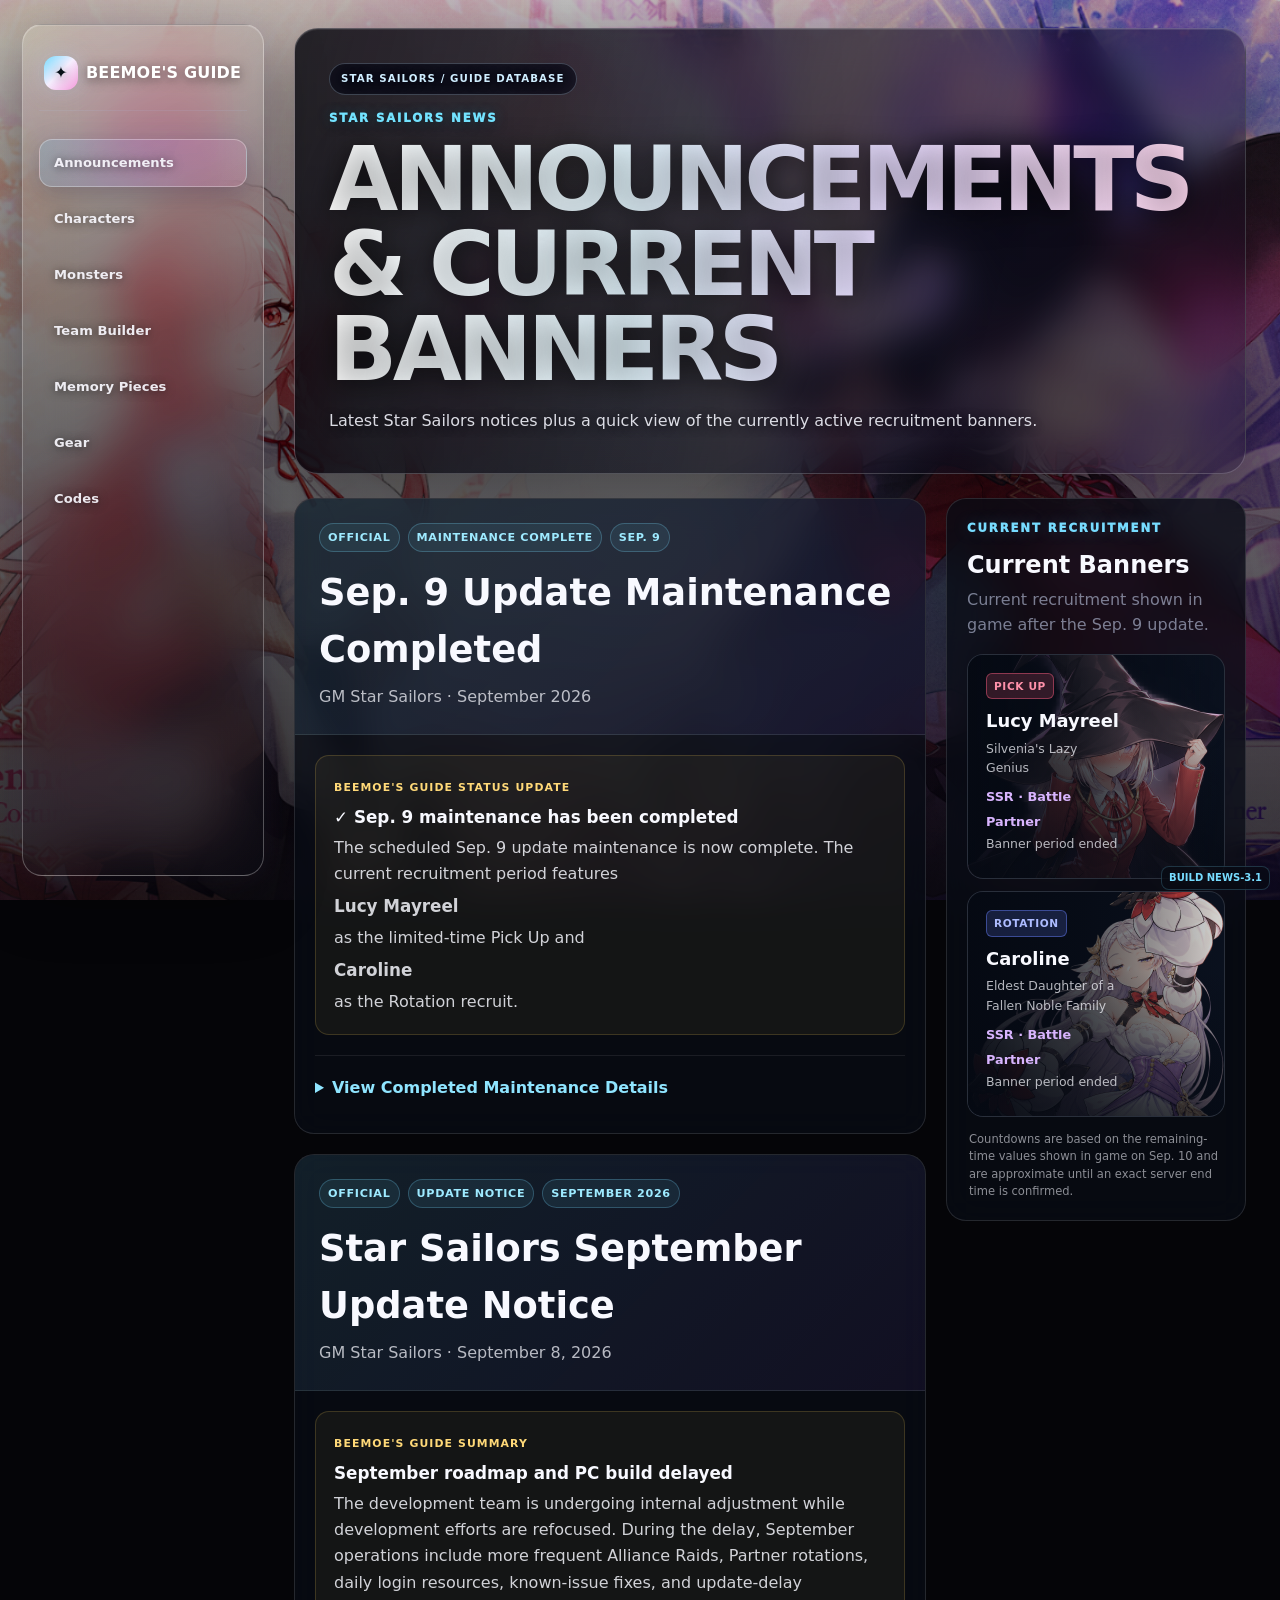
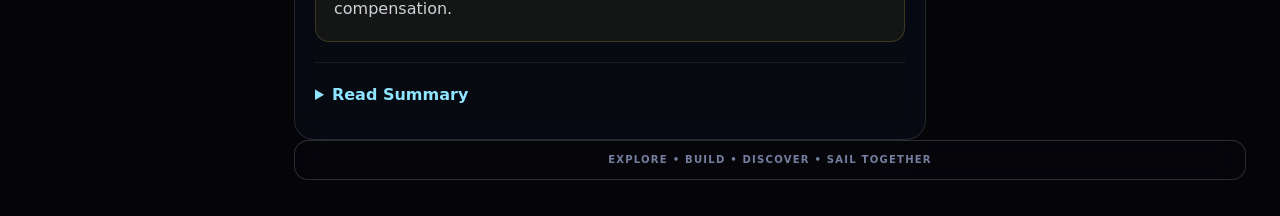
==== commit c3f1c464: "Show Monsters tab across site navigation" ====
--- a/announcements.html
+++ b/announcements.html
@@ -1 +1 @@
-<!DOCTYPE html><html lang="en"><head><meta charset="UTF-8"><meta name="viewport" content="width=device-width,initial-scale=1"><meta name="description" content="Latest official Star Sailors announcements and current recruit banners"><title>Announcements | Beemoe's Guide</title><link rel="stylesheet" href="./css/base.css?v=11"><link rel="stylesheet" href="./css/retro-theme.css?v=11"><link rel="stylesheet" href="./css/layout-fix.css?v=11"><link rel="stylesheet" href="./css/anime-glass-theme.css?v=11"><link rel="stylesheet" href="./css/announcements.css?v=3"></head><body><header class="topbar"><a class="logo" href="index.html"><span>✦</span> BEEMOE'S GUIDE</a><button id="menuBtn" class="menu-btn" aria-label="Open menu">☰</button><nav id="navLinks"><a class="active" href="announcements.html">Announcements</a><a href="index.html">Characters</a><a href="team-builder.html">Team Builder</a><a href="memory-pieces.html">Memory Pieces</a><a href="gear.html">Gear</a><a href="codes.html">Codes</a></nav></header><main class="wrap"><section class="page-head announcement-hero"><p class="eyebrow">STAR SAILORS NEWS</p><h1>Announcements & Current Banners</h1><p>Latest Star Sailors notices plus a quick view of the currently active recruitment banners.</p></section><div class="announcement-layout"><div><article class="official-card" style="margin-bottom:20px"><div class="official-head"><div class="notice-tags"><span class="notice-tag">OFFICIAL</span><span class="notice-tag">MAINTENANCE COMPLETE</span><span class="notice-tag">SEP. 9</span></div><h2>Sep. 9 Update Maintenance Completed</h2><p>GM Star Sailors · September 2026</p></div><div class="player-summary"><span>BEEMOE'S GUIDE STATUS UPDATE</span><strong>✓ Sep. 9 maintenance has been completed</strong><p>The scheduled Sep. 9 update maintenance is now complete. The current recruitment period features <strong>Lucy Mayreel</strong> as the limited-time Pick Up and <strong>Caroline</strong> as the Rotation recruit.</p></div><div class="official-body"><details><summary>View Completed Maintenance Details</summary><div class="official-copy"><section class="notice-section"><div class="notice-number">✓</div><div><h3>Sep. 9 Update Maintenance</h3><div class="notice-feature"><strong>■ Status: Completed</strong><p>Scheduled maintenance window: <strong>Sep. 9, 2:00 AM–5:00 AM UTC</strong>.</p><p>The maintenance period has ended and this notice is retained for reference.</p></div></div></section><section class="notice-section"><div class="notice-number">✦</div><div><h3>Update Content</h3><div class="notice-feature"><ul><li>Rotation Recruit for <strong>Caroline</strong>.</li><li><strong>Caroline Trial Event</strong>.</li><li>Current limited-time recruitment for <strong>Lucy Mayreel</strong>.</li></ul></div></div></section></div></details></div></article><article class="official-card"><div class="official-head"><div class="notice-tags"><span class="notice-tag">OFFICIAL</span><span class="notice-tag">UPDATE NOTICE</span><span class="notice-tag">SEPTEMBER 2026</span></div><h2>Star Sailors September Update Notice</h2><p>GM Star Sailors · September 8, 2026</p></div><div class="player-summary"><span>BEEMOE'S GUIDE SUMMARY</span><strong>September roadmap and PC build delayed</strong><p>The development team is undergoing internal adjustment while development efforts are refocused. During the delay, September operations include more frequent Alliance Raids, Partner rotations, daily login resources, known-issue fixes, and update-delay compensation.</p></div><div class="official-body"><details><summary>Read Summary</summary><div class="official-copy"><section class="notice-section"><div class="notice-number">01</div><div><h3>September Operation Plan</h3><p>Alliance Raid cycles are shortened to once every two weeks, Partner rotations continue, and September daily login rewards are available during the announced period.</p></div></section><section class="notice-section"><div class="notice-number">02</div><div><h3>Known Issues & Delays</h3><p>The September roadmap and PC build were delayed while the development team undergoes internal adjustment. Known issues are being addressed sequentially.</p></div></section><section class="notice-section"><div class="notice-number">03</div><div><h3>Update Delay Compensation</h3><div class="compensation-box"><span>🎁 COMPENSATION</span><div class="reward-grid"><strong>Golden Compass ×10</strong><strong>Diamond ×2,000</strong><strong>Bulging Mushroom ×10</strong></div></div></div></section></div></details></div></article></div><aside class="banner-section"><p class="eyebrow">CURRENT RECRUITMENT</p><h2>Current Banners</h2><p class="lead">Current recruitment shown in game after the Sep. 9 update.</p><div class="banner-stack"><article class="recruit-card"><div class="recruit-art"><img src="assets/characters/lucy-mayreel.png" alt="Lucy Mayreel"></div><div class="recruit-copy"><span class="recruit-type pickup">PICK UP</span><h3>Lucy Mayreel</h3><p>Silvenia's Lazy Genius</p><strong>SSR · Battle Partner</strong><p class="banner-timer" data-end="2026-09-23T15:59:59Z">Calculating time remaining…</p></div></article><article class="recruit-card"><div class="recruit-art"><img src="assets/characters/caroline.png" alt="Caroline"></div><div class="recruit-copy"><span class="recruit-type rotation">ROTATION</span><h3>Caroline</h3><p>Eldest Daughter of a Fallen Noble Family</p><strong>SSR · Battle Partner</strong><p class="banner-timer" data-end="2026-10-07T15:59:59Z">Calculating time remaining…</p></div></article></div><p class="banner-disclaimer">Countdowns are based on the remaining-time values shown in game on Sep. 10 and are approximate until an exact server end time is confirmed.</p></aside></div></main><script>const b=document.getElementById('menuBtn'),n=document.getElementById('navLinks');if(b&&n)b.addEventListener('click',()=>n.classList.toggle('open'));function updateBannerTimers(){document.querySelectorAll('.banner-timer').forEach(el=>{const end=new Date(el.dataset.end).getTime(),diff=end-Date.now();if(diff<=0){el.textContent='Banner period ended';return;}const d=Math.floor(diff/86400000),h=Math.floor(diff%86400000/3600000),m=Math.floor(diff%3600000/60000);el.textContent='⏱ '+d+'d '+h+'h '+m+'m remaining';});}updateBannerTimers();setInterval(updateBannerTimers,60000);</script><div style="position:fixed;right:10px;bottom:10px;z-index:9999;font:700 10px/1.2 system-ui;padding:5px 7px;border-radius:8px;background:rgba(8,11,18,.62);backdrop-filter:blur(10px);color:#77dcff;border:1px solid rgba(119,220,255,.2)">BUILD NEWS-3.0</div></body></html>+<!DOCTYPE html><html lang="en"><head><meta charset="UTF-8"><meta name="viewport" content="width=device-width,initial-scale=1"><meta name="description" content="Latest official Star Sailors announcements and current recruit banners"><title>Announcements | Beemoe's Guide</title><link rel="stylesheet" href="./css/base.css?v=11"><link rel="stylesheet" href="./css/retro-theme.css?v=11"><link rel="stylesheet" href="./css/layout-fix.css?v=11"><link rel="stylesheet" href="./css/anime-glass-theme.css?v=11"><link rel="stylesheet" href="./css/announcements.css?v=3"></head><body><header class="topbar"><a class="logo" href="index.html"><span>✦</span> BEEMOE'S GUIDE</a><button id="menuBtn" class="menu-btn" aria-label="Open menu">☰</button><nav id="navLinks"><a class="active" href="announcements.html">Announcements</a><a href="index.html">Characters</a><a href="monsters.html">Monsters</a><a href="team-builder.html">Team Builder</a><a href="memory-pieces.html">Memory Pieces</a><a href="gear.html">Gear</a><a href="codes.html">Codes</a></nav></header><main class="wrap"><section class="page-head announcement-hero"><p class="eyebrow">STAR SAILORS NEWS</p><h1>Announcements & Current Banners</h1><p>Latest Star Sailors notices plus a quick view of the currently active recruitment banners.</p></section><div class="announcement-layout"><div><article class="official-card" style="margin-bottom:20px"><div class="official-head"><div class="notice-tags"><span class="notice-tag">OFFICIAL</span><span class="notice-tag">MAINTENANCE COMPLETE</span><span class="notice-tag">SEP. 9</span></div><h2>Sep. 9 Update Maintenance Completed</h2><p>GM Star Sailors · September 2026</p></div><div class="player-summary"><span>BEEMOE'S GUIDE STATUS UPDATE</span><strong>✓ Sep. 9 maintenance has been completed</strong><p>The scheduled Sep. 9 update maintenance is now complete. The current recruitment period features <strong>Lucy Mayreel</strong> as the limited-time Pick Up and <strong>Caroline</strong> as the Rotation recruit.</p></div><div class="official-body"><details><summary>View Completed Maintenance Details</summary><div class="official-copy"><section class="notice-section"><div class="notice-number">✓</div><div><h3>Sep. 9 Update Maintenance</h3><div class="notice-feature"><strong>■ Status: Completed</strong><p>Scheduled maintenance window: <strong>Sep. 9, 2:00 AM–5:00 AM UTC</strong>.</p><p>The maintenance period has ended and this notice is retained for reference.</p></div></div></section><section class="notice-section"><div class="notice-number">✦</div><div><h3>Update Content</h3><div class="notice-feature"><ul><li>Rotation Recruit for <strong>Caroline</strong>.</li><li><strong>Caroline Trial Event</strong>.</li><li>Current limited-time recruitment for <strong>Lucy Mayreel</strong>.</li></ul></div></div></section></div></details></div></article><article class="official-card"><div class="official-head"><div class="notice-tags"><span class="notice-tag">OFFICIAL</span><span class="notice-tag">UPDATE NOTICE</span><span class="notice-tag">SEPTEMBER 2026</span></div><h2>Star Sailors September Update Notice</h2><p>GM Star Sailors · September 8, 2026</p></div><div class="player-summary"><span>BEEMOE'S GUIDE SUMMARY</span><strong>September roadmap and PC build delayed</strong><p>The development team is undergoing internal adjustment while development efforts are refocused. During the delay, September operations include more frequent Alliance Raids, Partner rotations, daily login resources, known-issue fixes, and update-delay compensation.</p></div><div class="official-body"><details><summary>Read Summary</summary><div class="official-copy"><section class="notice-section"><div class="notice-number">01</div><div><h3>September Operation Plan</h3><p>Alliance Raid cycles are shortened to once every two weeks, Partner rotations continue, and September daily login rewards are available during the announced period.</p></div></section><section class="notice-section"><div class="notice-number">02</div><div><h3>Known Issues & Delays</h3><p>The September roadmap and PC build were delayed while the development team undergoes internal adjustment. Known issues are being addressed sequentially.</p></div></section><section class="notice-section"><div class="notice-number">03</div><div><h3>Update Delay Compensation</h3><div class="compensation-box"><span>🎁 COMPENSATION</span><div class="reward-grid"><strong>Golden Compass ×10</strong><strong>Diamond ×2,000</strong><strong>Bulging Mushroom ×10</strong></div></div></div></section></div></details></div></article></div><aside class="banner-section"><p class="eyebrow">CURRENT RECRUITMENT</p><h2>Current Banners</h2><p class="lead">Current recruitment shown in game after the Sep. 9 update.</p><div class="banner-stack"><article class="recruit-card"><div class="recruit-art"><img src="assets/characters/lucy-mayreel.png" alt="Lucy Mayreel"></div><div class="recruit-copy"><span class="recruit-type pickup">PICK UP</span><h3>Lucy Mayreel</h3><p>Silvenia's Lazy Genius</p><strong>SSR · Battle Partner</strong><p class="banner-timer" data-end="2026-09-23T15:59:59Z">Calculating time remaining…</p></div></article><article class="recruit-card"><div class="recruit-art"><img src="assets/characters/caroline.png" alt="Caroline"></div><div class="recruit-copy"><span class="recruit-type rotation">ROTATION</span><h3>Caroline</h3><p>Eldest Daughter of a Fallen Noble Family</p><strong>SSR · Battle Partner</strong><p class="banner-timer" data-end="2026-10-07T15:59:59Z">Calculating time remaining…</p></div></article></div><p class="banner-disclaimer">Countdowns are based on the remaining-time values shown in game on Sep. 10 and are approximate until an exact server end time is confirmed.</p></aside></div></main><script>const b=document.getElementById('menuBtn'),n=document.getElementById('navLinks');if(b&&n)b.addEventListener('click',()=>n.classList.toggle('open'));function updateBannerTimers(){document.querySelectorAll('.banner-timer').forEach(el=>{const end=new Date(el.dataset.end).getTime(),diff=end-Date.now();if(diff<=0){el.textContent='Banner period ended';return;}const d=Math.floor(diff/86400000),h=Math.floor(diff%86400000/3600000),m=Math.floor(diff%3600000/60000);el.textContent='⏱ '+d+'d '+h+'h '+m+'m remaining';});}updateBannerTimers();setInterval(updateBannerTimers,60000);</script><div style="position:fixed;right:10px;bottom:10px;z-index:9999;font:700 10px/1.2 system-ui;padding:5px 7px;border-radius:8px;background:rgba(8,11,18,.62);backdrop-filter:blur(10px);color:#77dcff;border:1px solid rgba(119,220,255,.2)">BUILD NEWS-3.1</div></body></html>
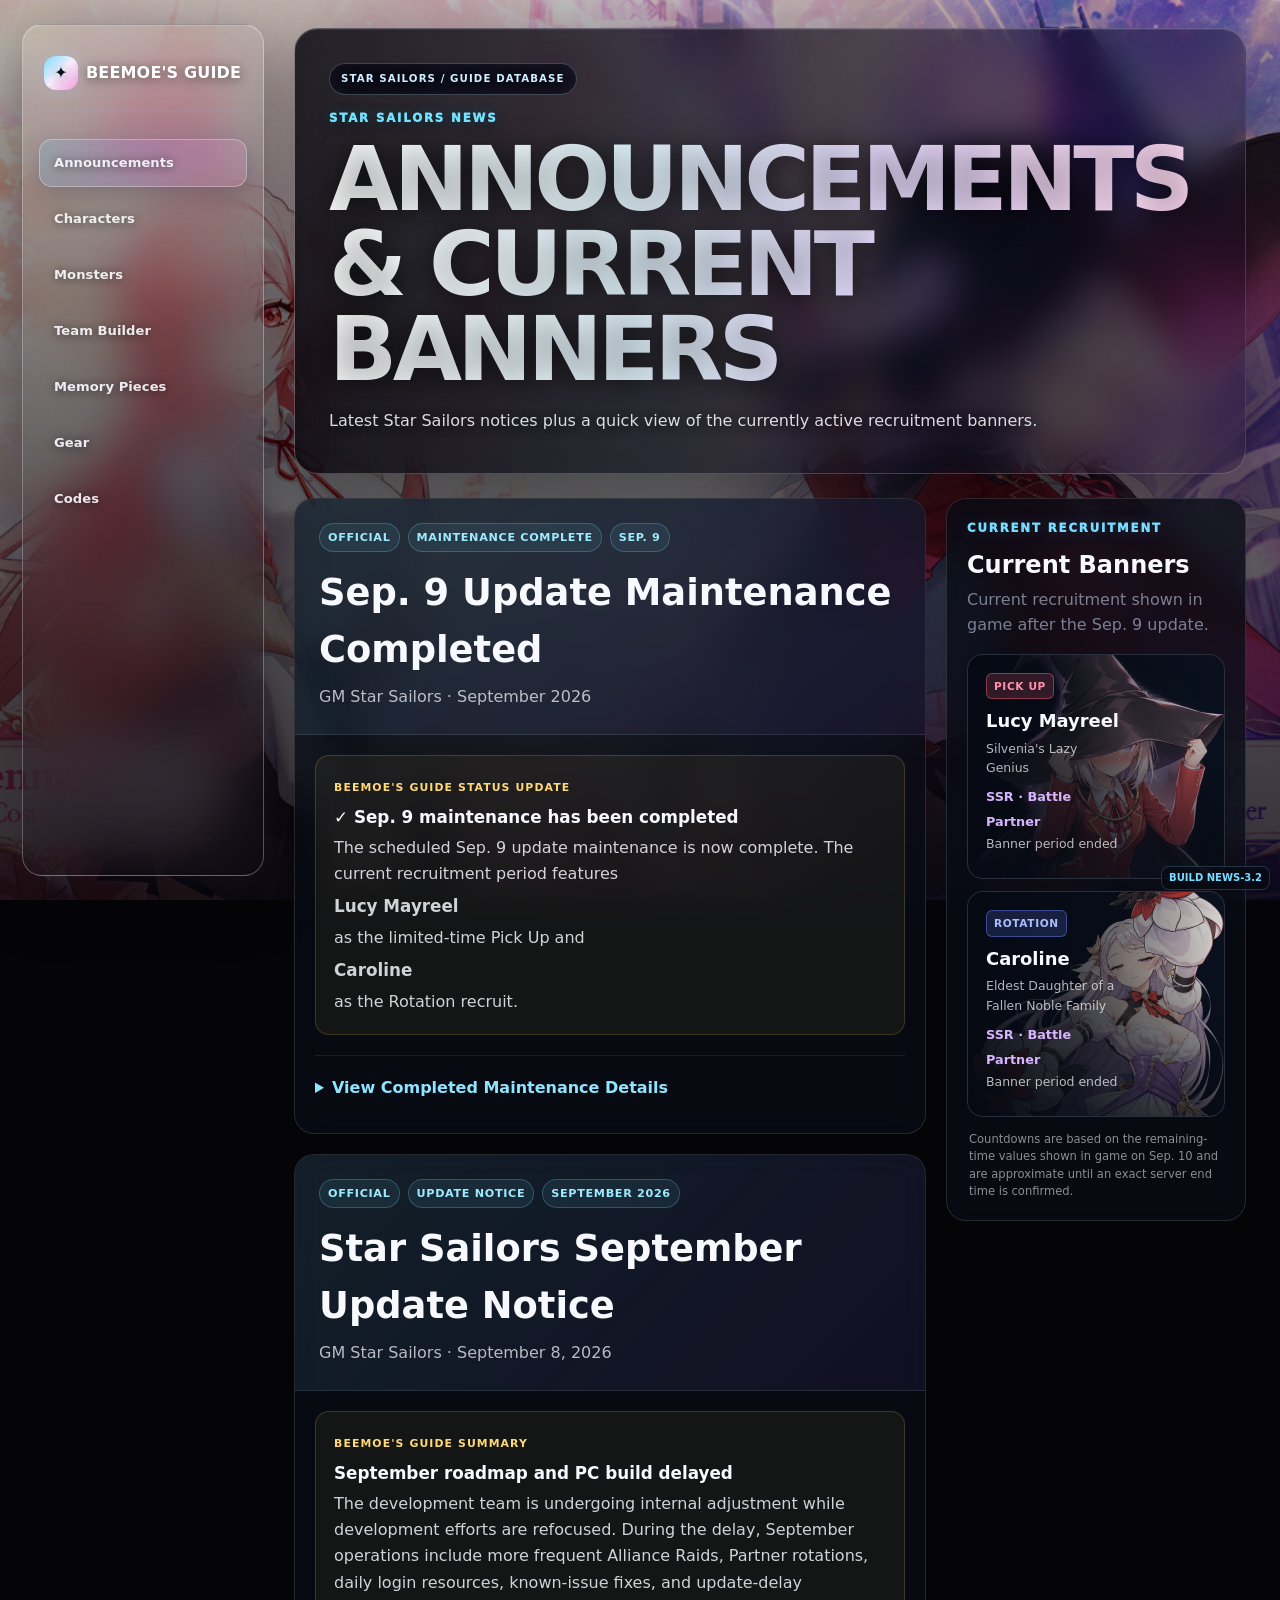
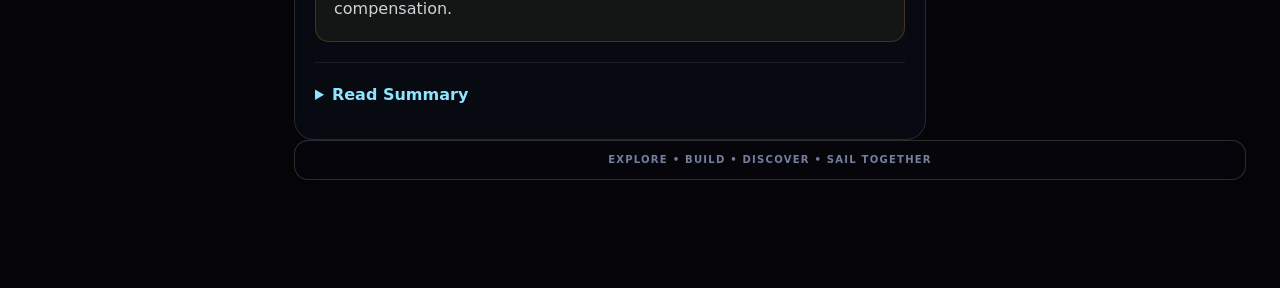
==== commit 69f5a970: "Refresh announcement footer spacing" ====
--- a/announcements.html
+++ b/announcements.html
@@ -1 +1 @@
-<!DOCTYPE html><html lang="en"><head><meta charset="UTF-8"><meta name="viewport" content="width=device-width,initial-scale=1"><meta name="description" content="Latest official Star Sailors announcements and current recruit banners"><title>Announcements | Beemoe's Guide</title><link rel="stylesheet" href="./css/base.css?v=11"><link rel="stylesheet" href="./css/retro-theme.css?v=11"><link rel="stylesheet" href="./css/layout-fix.css?v=11"><link rel="stylesheet" href="./css/anime-glass-theme.css?v=11"><link rel="stylesheet" href="./css/announcements.css?v=3"></head><body><header class="topbar"><a class="logo" href="index.html"><span>✦</span> BEEMOE'S GUIDE</a><button id="menuBtn" class="menu-btn" aria-label="Open menu">☰</button><nav id="navLinks"><a class="active" href="announcements.html">Announcements</a><a href="index.html">Characters</a><a href="monsters.html">Monsters</a><a href="team-builder.html">Team Builder</a><a href="memory-pieces.html">Memory Pieces</a><a href="gear.html">Gear</a><a href="codes.html">Codes</a></nav></header><main class="wrap"><section class="page-head announcement-hero"><p class="eyebrow">STAR SAILORS NEWS</p><h1>Announcements & Current Banners</h1><p>Latest Star Sailors notices plus a quick view of the currently active recruitment banners.</p></section><div class="announcement-layout"><div><article class="official-card" style="margin-bottom:20px"><div class="official-head"><div class="notice-tags"><span class="notice-tag">OFFICIAL</span><span class="notice-tag">MAINTENANCE COMPLETE</span><span class="notice-tag">SEP. 9</span></div><h2>Sep. 9 Update Maintenance Completed</h2><p>GM Star Sailors · September 2026</p></div><div class="player-summary"><span>BEEMOE'S GUIDE STATUS UPDATE</span><strong>✓ Sep. 9 maintenance has been completed</strong><p>The scheduled Sep. 9 update maintenance is now complete. The current recruitment period features <strong>Lucy Mayreel</strong> as the limited-time Pick Up and <strong>Caroline</strong> as the Rotation recruit.</p></div><div class="official-body"><details><summary>View Completed Maintenance Details</summary><div class="official-copy"><section class="notice-section"><div class="notice-number">✓</div><div><h3>Sep. 9 Update Maintenance</h3><div class="notice-feature"><strong>■ Status: Completed</strong><p>Scheduled maintenance window: <strong>Sep. 9, 2:00 AM–5:00 AM UTC</strong>.</p><p>The maintenance period has ended and this notice is retained for reference.</p></div></div></section><section class="notice-section"><div class="notice-number">✦</div><div><h3>Update Content</h3><div class="notice-feature"><ul><li>Rotation Recruit for <strong>Caroline</strong>.</li><li><strong>Caroline Trial Event</strong>.</li><li>Current limited-time recruitment for <strong>Lucy Mayreel</strong>.</li></ul></div></div></section></div></details></div></article><article class="official-card"><div class="official-head"><div class="notice-tags"><span class="notice-tag">OFFICIAL</span><span class="notice-tag">UPDATE NOTICE</span><span class="notice-tag">SEPTEMBER 2026</span></div><h2>Star Sailors September Update Notice</h2><p>GM Star Sailors · September 8, 2026</p></div><div class="player-summary"><span>BEEMOE'S GUIDE SUMMARY</span><strong>September roadmap and PC build delayed</strong><p>The development team is undergoing internal adjustment while development efforts are refocused. During the delay, September operations include more frequent Alliance Raids, Partner rotations, daily login resources, known-issue fixes, and update-delay compensation.</p></div><div class="official-body"><details><summary>Read Summary</summary><div class="official-copy"><section class="notice-section"><div class="notice-number">01</div><div><h3>September Operation Plan</h3><p>Alliance Raid cycles are shortened to once every two weeks, Partner rotations continue, and September daily login rewards are available during the announced period.</p></div></section><section class="notice-section"><div class="notice-number">02</div><div><h3>Known Issues & Delays</h3><p>The September roadmap and PC build were delayed while the development team undergoes internal adjustment. Known issues are being addressed sequentially.</p></div></section><section class="notice-section"><div class="notice-number">03</div><div><h3>Update Delay Compensation</h3><div class="compensation-box"><span>🎁 COMPENSATION</span><div class="reward-grid"><strong>Golden Compass ×10</strong><strong>Diamond ×2,000</strong><strong>Bulging Mushroom ×10</strong></div></div></div></section></div></details></div></article></div><aside class="banner-section"><p class="eyebrow">CURRENT RECRUITMENT</p><h2>Current Banners</h2><p class="lead">Current recruitment shown in game after the Sep. 9 update.</p><div class="banner-stack"><article class="recruit-card"><div class="recruit-art"><img src="assets/characters/lucy-mayreel.png" alt="Lucy Mayreel"></div><div class="recruit-copy"><span class="recruit-type pickup">PICK UP</span><h3>Lucy Mayreel</h3><p>Silvenia's Lazy Genius</p><strong>SSR · Battle Partner</strong><p class="banner-timer" data-end="2026-09-23T15:59:59Z">Calculating time remaining…</p></div></article><article class="recruit-card"><div class="recruit-art"><img src="assets/characters/caroline.png" alt="Caroline"></div><div class="recruit-copy"><span class="recruit-type rotation">ROTATION</span><h3>Caroline</h3><p>Eldest Daughter of a Fallen Noble Family</p><strong>SSR · Battle Partner</strong><p class="banner-timer" data-end="2026-10-07T15:59:59Z">Calculating time remaining…</p></div></article></div><p class="banner-disclaimer">Countdowns are based on the remaining-time values shown in game on Sep. 10 and are approximate until an exact server end time is confirmed.</p></aside></div></main><script>const b=document.getElementById('menuBtn'),n=document.getElementById('navLinks');if(b&&n)b.addEventListener('click',()=>n.classList.toggle('open'));function updateBannerTimers(){document.querySelectorAll('.banner-timer').forEach(el=>{const end=new Date(el.dataset.end).getTime(),diff=end-Date.now();if(diff<=0){el.textContent='Banner period ended';return;}const d=Math.floor(diff/86400000),h=Math.floor(diff%86400000/3600000),m=Math.floor(diff%3600000/60000);el.textContent='⏱ '+d+'d '+h+'h '+m+'m remaining';});}updateBannerTimers();setInterval(updateBannerTimers,60000);</script><div style="position:fixed;right:10px;bottom:10px;z-index:9999;font:700 10px/1.2 system-ui;padding:5px 7px;border-radius:8px;background:rgba(8,11,18,.62);backdrop-filter:blur(10px);color:#77dcff;border:1px solid rgba(119,220,255,.2)">BUILD NEWS-3.1</div></body></html>+<!DOCTYPE html><html lang="en"><head><meta charset="UTF-8"><meta name="viewport" content="width=device-width,initial-scale=1"><meta name="description" content="Latest official Star Sailors announcements and current recruit banners"><title>Announcements | Beemoe's Guide</title><link rel="stylesheet" href="./css/base.css?v=11"><link rel="stylesheet" href="./css/retro-theme.css?v=11"><link rel="stylesheet" href="./css/layout-fix.css?v=14"><link rel="stylesheet" href="./css/anime-glass-theme.css?v=11"><link rel="stylesheet" href="./css/announcements.css?v=3"></head><body><header class="topbar"><a class="logo" href="index.html"><span>✦</span> BEEMOE'S GUIDE</a><button id="menuBtn" class="menu-btn" aria-label="Open menu">☰</button><nav id="navLinks"><a class="active" href="announcements.html">Announcements</a><a href="index.html">Characters</a><a href="monsters.html">Monsters</a><a href="team-builder.html">Team Builder</a><a href="memory-pieces.html">Memory Pieces</a><a href="gear.html">Gear</a><a href="codes.html">Codes</a></nav></header><main class="wrap"><section class="page-head announcement-hero"><p class="eyebrow">STAR SAILORS NEWS</p><h1>Announcements & Current Banners</h1><p>Latest Star Sailors notices plus a quick view of the currently active recruitment banners.</p></section><div class="announcement-layout"><div><article class="official-card" style="margin-bottom:20px"><div class="official-head"><div class="notice-tags"><span class="notice-tag">OFFICIAL</span><span class="notice-tag">MAINTENANCE COMPLETE</span><span class="notice-tag">SEP. 9</span></div><h2>Sep. 9 Update Maintenance Completed</h2><p>GM Star Sailors · September 2026</p></div><div class="player-summary"><span>BEEMOE'S GUIDE STATUS UPDATE</span><strong>✓ Sep. 9 maintenance has been completed</strong><p>The scheduled Sep. 9 update maintenance is now complete. The current recruitment period features <strong>Lucy Mayreel</strong> as the limited-time Pick Up and <strong>Caroline</strong> as the Rotation recruit.</p></div><div class="official-body"><details><summary>View Completed Maintenance Details</summary><div class="official-copy"><section class="notice-section"><div class="notice-number">✓</div><div><h3>Sep. 9 Update Maintenance</h3><div class="notice-feature"><strong>■ Status: Completed</strong><p>Scheduled maintenance window: <strong>Sep. 9, 2:00 AM–5:00 AM UTC</strong>.</p><p>The maintenance period has ended and this notice is retained for reference.</p></div></div></section><section class="notice-section"><div class="notice-number">✦</div><div><h3>Update Content</h3><div class="notice-feature"><ul><li>Rotation Recruit for <strong>Caroline</strong>.</li><li><strong>Caroline Trial Event</strong>.</li><li>Current limited-time recruitment for <strong>Lucy Mayreel</strong>.</li></ul></div></div></section></div></details></div></article><article class="official-card"><div class="official-head"><div class="notice-tags"><span class="notice-tag">OFFICIAL</span><span class="notice-tag">UPDATE NOTICE</span><span class="notice-tag">SEPTEMBER 2026</span></div><h2>Star Sailors September Update Notice</h2><p>GM Star Sailors · September 8, 2026</p></div><div class="player-summary"><span>BEEMOE'S GUIDE SUMMARY</span><strong>September roadmap and PC build delayed</strong><p>The development team is undergoing internal adjustment while development efforts are refocused. During the delay, September operations include more frequent Alliance Raids, Partner rotations, daily login resources, known-issue fixes, and update-delay compensation.</p></div><div class="official-body"><details><summary>Read Summary</summary><div class="official-copy"><section class="notice-section"><div class="notice-number">01</div><div><h3>September Operation Plan</h3><p>Alliance Raid cycles are shortened to once every two weeks, Partner rotations continue, and September daily login rewards are available during the announced period.</p></div></section><section class="notice-section"><div class="notice-number">02</div><div><h3>Known Issues & Delays</h3><p>The September roadmap and PC build were delayed while the development team undergoes internal adjustment. Known issues are being addressed sequentially.</p></div></section><section class="notice-section"><div class="notice-number">03</div><div><h3>Update Delay Compensation</h3><div class="compensation-box"><span>🎁 COMPENSATION</span><div class="reward-grid"><strong>Golden Compass ×10</strong><strong>Diamond ×2,000</strong><strong>Bulging Mushroom ×10</strong></div></div></div></section></div></details></div></article></div><aside class="banner-section"><p class="eyebrow">CURRENT RECRUITMENT</p><h2>Current Banners</h2><p class="lead">Current recruitment shown in game after the Sep. 9 update.</p><div class="banner-stack"><article class="recruit-card"><div class="recruit-art"><img src="assets/characters/lucy-mayreel.png" alt="Lucy Mayreel"></div><div class="recruit-copy"><span class="recruit-type pickup">PICK UP</span><h3>Lucy Mayreel</h3><p>Silvenia's Lazy Genius</p><strong>SSR · Battle Partner</strong><p class="banner-timer" data-end="2026-09-23T15:59:59Z">Calculating time remaining…</p></div></article><article class="recruit-card"><div class="recruit-art"><img src="assets/characters/caroline.png" alt="Caroline"></div><div class="recruit-copy"><span class="recruit-type rotation">ROTATION</span><h3>Caroline</h3><p>Eldest Daughter of a Fallen Noble Family</p><strong>SSR · Battle Partner</strong><p class="banner-timer" data-end="2026-10-07T15:59:59Z">Calculating time remaining…</p></div></article></div><p class="banner-disclaimer">Countdowns are based on the remaining-time values shown in game on Sep. 10 and are approximate until an exact server end time is confirmed.</p></aside></div></main><script>const b=document.getElementById('menuBtn'),n=document.getElementById('navLinks');if(b&&n)b.addEventListener('click',()=>n.classList.toggle('open'));function updateBannerTimers(){document.querySelectorAll('.banner-timer').forEach(el=>{const end=new Date(el.dataset.end).getTime(),diff=end-Date.now();if(diff<=0){el.textContent='Banner period ended';return;}const d=Math.floor(diff/86400000),h=Math.floor(diff%86400000/3600000),m=Math.floor(diff%3600000/60000);el.textContent='⏱ '+d+'d '+h+'h '+m+'m remaining';});}updateBannerTimers();setInterval(updateBannerTimers,60000);</script><div style="position:fixed;right:10px;bottom:10px;z-index:9999;font:700 10px/1.2 system-ui;padding:5px 7px;border-radius:8px;background:rgba(8,11,18,.62);backdrop-filter:blur(10px);color:#77dcff;border:1px solid rgba(119,220,255,.2)">BUILD NEWS-3.2</div></body></html>
--- a/css/layout-fix.css
+++ b/css/layout-fix.css
@@ -1,4 +1,27 @@
 /* Layout balance fix for the black glassmorphism theme */
+body>.wrap{
+  padding-bottom:72px !important;
+}
+
+/* The footer ribbon is generated by .wrap:after. Give it a consistent gap
+   from the final visible content instead of relying on bottom padding. */
+body>.wrap:after{
+  display:block;
+  margin-top:32px !important;
+}
+
+/* Keep the page edge below the footer ribbon comfortable and consistent. */
+body>.wrap.gear-page,
+body:has(#monsterGrid)>.wrap{
+  padding-bottom:64px !important;
+}
+
+/* Hide internal/helper copy that does not need to be shown to guide visitors. */
+.gear-page #sets .section-title>p:last-child,
+.gear-page #get .section-title>p:last-child{
+  display:none !important;
+}
+
 @media (min-width:1101px){
   body>.wrap{
     width:auto !important;
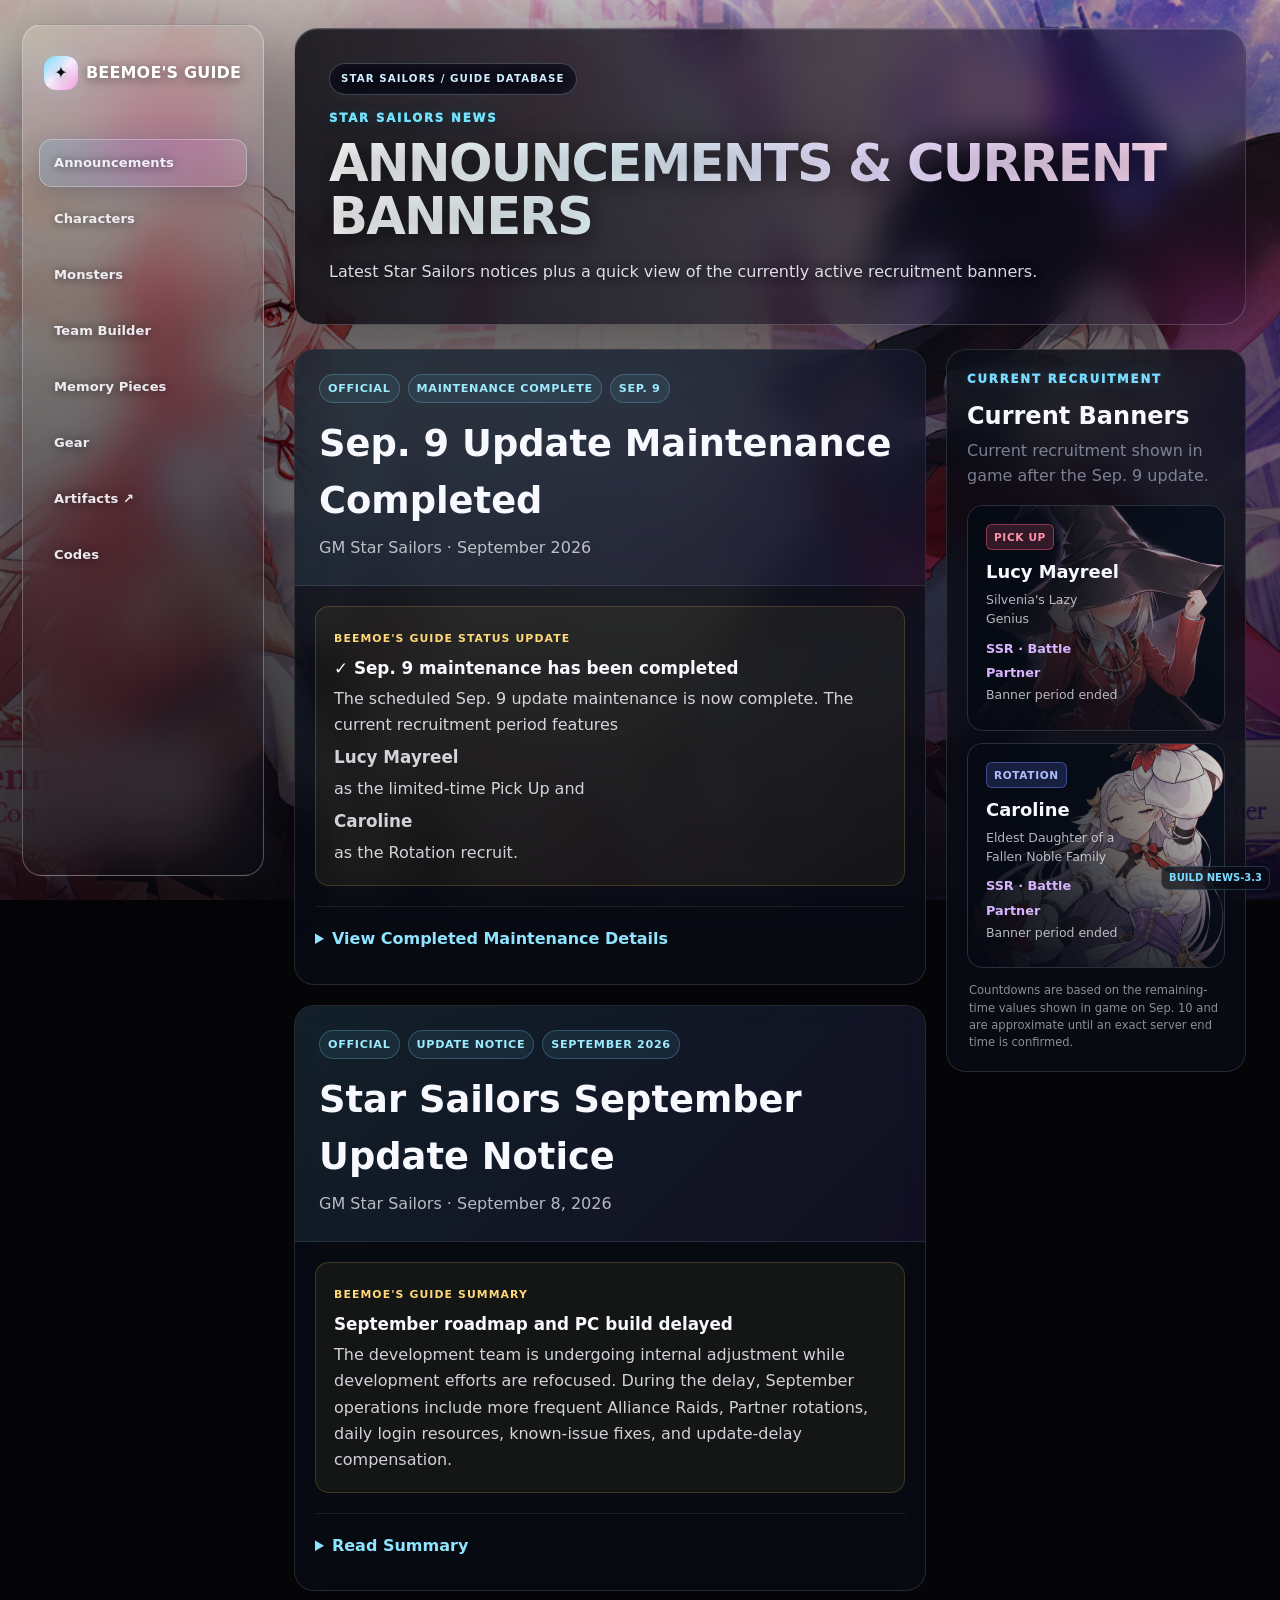
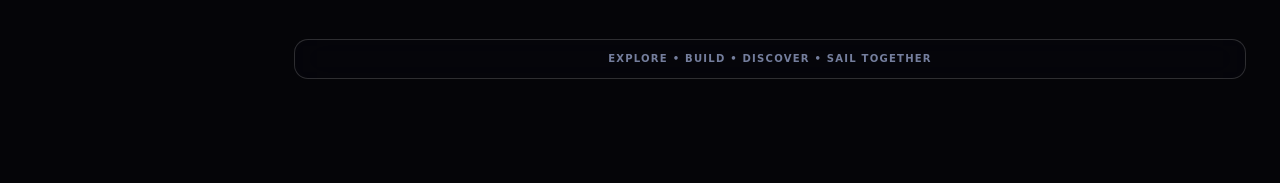
==== commit aa4b48ff: "Show Artifacts external nav on announcements" ====
--- a/announcements.html
+++ b/announcements.html
@@ -1 +1 @@
-<!DOCTYPE html><html lang="en"><head><meta charset="UTF-8"><meta name="viewport" content="width=device-width,initial-scale=1"><meta name="description" content="Latest official Star Sailors announcements and current recruit banners"><title>Announcements | Beemoe's Guide</title><link rel="stylesheet" href="./css/base.css?v=11"><link rel="stylesheet" href="./css/retro-theme.css?v=11"><link rel="stylesheet" href="./css/layout-fix.css?v=14"><link rel="stylesheet" href="./css/anime-glass-theme.css?v=11"><link rel="stylesheet" href="./css/announcements.css?v=3"></head><body><header class="topbar"><a class="logo" href="index.html"><span>✦</span> BEEMOE'S GUIDE</a><button id="menuBtn" class="menu-btn" aria-label="Open menu">☰</button><nav id="navLinks"><a class="active" href="announcements.html">Announcements</a><a href="index.html">Characters</a><a href="monsters.html">Monsters</a><a href="team-builder.html">Team Builder</a><a href="memory-pieces.html">Memory Pieces</a><a href="gear.html">Gear</a><a href="codes.html">Codes</a></nav></header><main class="wrap"><section class="page-head announcement-hero"><p class="eyebrow">STAR SAILORS NEWS</p><h1>Announcements & Current Banners</h1><p>Latest Star Sailors notices plus a quick view of the currently active recruitment banners.</p></section><div class="announcement-layout"><div><article class="official-card" style="margin-bottom:20px"><div class="official-head"><div class="notice-tags"><span class="notice-tag">OFFICIAL</span><span class="notice-tag">MAINTENANCE COMPLETE</span><span class="notice-tag">SEP. 9</span></div><h2>Sep. 9 Update Maintenance Completed</h2><p>GM Star Sailors · September 2026</p></div><div class="player-summary"><span>BEEMOE'S GUIDE STATUS UPDATE</span><strong>✓ Sep. 9 maintenance has been completed</strong><p>The scheduled Sep. 9 update maintenance is now complete. The current recruitment period features <strong>Lucy Mayreel</strong> as the limited-time Pick Up and <strong>Caroline</strong> as the Rotation recruit.</p></div><div class="official-body"><details><summary>View Completed Maintenance Details</summary><div class="official-copy"><section class="notice-section"><div class="notice-number">✓</div><div><h3>Sep. 9 Update Maintenance</h3><div class="notice-feature"><strong>■ Status: Completed</strong><p>Scheduled maintenance window: <strong>Sep. 9, 2:00 AM–5:00 AM UTC</strong>.</p><p>The maintenance period has ended and this notice is retained for reference.</p></div></div></section><section class="notice-section"><div class="notice-number">✦</div><div><h3>Update Content</h3><div class="notice-feature"><ul><li>Rotation Recruit for <strong>Caroline</strong>.</li><li><strong>Caroline Trial Event</strong>.</li><li>Current limited-time recruitment for <strong>Lucy Mayreel</strong>.</li></ul></div></div></section></div></details></div></article><article class="official-card"><div class="official-head"><div class="notice-tags"><span class="notice-tag">OFFICIAL</span><span class="notice-tag">UPDATE NOTICE</span><span class="notice-tag">SEPTEMBER 2026</span></div><h2>Star Sailors September Update Notice</h2><p>GM Star Sailors · September 8, 2026</p></div><div class="player-summary"><span>BEEMOE'S GUIDE SUMMARY</span><strong>September roadmap and PC build delayed</strong><p>The development team is undergoing internal adjustment while development efforts are refocused. During the delay, September operations include more frequent Alliance Raids, Partner rotations, daily login resources, known-issue fixes, and update-delay compensation.</p></div><div class="official-body"><details><summary>Read Summary</summary><div class="official-copy"><section class="notice-section"><div class="notice-number">01</div><div><h3>September Operation Plan</h3><p>Alliance Raid cycles are shortened to once every two weeks, Partner rotations continue, and September daily login rewards are available during the announced period.</p></div></section><section class="notice-section"><div class="notice-number">02</div><div><h3>Known Issues & Delays</h3><p>The September roadmap and PC build were delayed while the development team undergoes internal adjustment. Known issues are being addressed sequentially.</p></div></section><section class="notice-section"><div class="notice-number">03</div><div><h3>Update Delay Compensation</h3><div class="compensation-box"><span>🎁 COMPENSATION</span><div class="reward-grid"><strong>Golden Compass ×10</strong><strong>Diamond ×2,000</strong><strong>Bulging Mushroom ×10</strong></div></div></div></section></div></details></div></article></div><aside class="banner-section"><p class="eyebrow">CURRENT RECRUITMENT</p><h2>Current Banners</h2><p class="lead">Current recruitment shown in game after the Sep. 9 update.</p><div class="banner-stack"><article class="recruit-card"><div class="recruit-art"><img src="assets/characters/lucy-mayreel.png" alt="Lucy Mayreel"></div><div class="recruit-copy"><span class="recruit-type pickup">PICK UP</span><h3>Lucy Mayreel</h3><p>Silvenia's Lazy Genius</p><strong>SSR · Battle Partner</strong><p class="banner-timer" data-end="2026-09-23T15:59:59Z">Calculating time remaining…</p></div></article><article class="recruit-card"><div class="recruit-art"><img src="assets/characters/caroline.png" alt="Caroline"></div><div class="recruit-copy"><span class="recruit-type rotation">ROTATION</span><h3>Caroline</h3><p>Eldest Daughter of a Fallen Noble Family</p><strong>SSR · Battle Partner</strong><p class="banner-timer" data-end="2026-10-07T15:59:59Z">Calculating time remaining…</p></div></article></div><p class="banner-disclaimer">Countdowns are based on the remaining-time values shown in game on Sep. 10 and are approximate until an exact server end time is confirmed.</p></aside></div></main><script>const b=document.getElementById('menuBtn'),n=document.getElementById('navLinks');if(b&&n)b.addEventListener('click',()=>n.classList.toggle('open'));function updateBannerTimers(){document.querySelectorAll('.banner-timer').forEach(el=>{const end=new Date(el.dataset.end).getTime(),diff=end-Date.now();if(diff<=0){el.textContent='Banner period ended';return;}const d=Math.floor(diff/86400000),h=Math.floor(diff%86400000/3600000),m=Math.floor(diff%3600000/60000);el.textContent='⏱ '+d+'d '+h+'h '+m+'m remaining';});}updateBannerTimers();setInterval(updateBannerTimers,60000);</script><div style="position:fixed;right:10px;bottom:10px;z-index:9999;font:700 10px/1.2 system-ui;padding:5px 7px;border-radius:8px;background:rgba(8,11,18,.62);backdrop-filter:blur(10px);color:#77dcff;border:1px solid rgba(119,220,255,.2)">BUILD NEWS-3.2</div></body></html>+<!DOCTYPE html><html lang="en"><head><meta charset="UTF-8"><meta name="viewport" content="width=device-width,initial-scale=1"><meta name="description" content="Latest official Star Sailors announcements and current recruit banners"><title>Announcements | Beemoe's Guide</title><link rel="stylesheet" href="./css/base.css?v=11"><link rel="stylesheet" href="./css/retro-theme.css?v=11"><link rel="stylesheet" href="./css/layout-fix.css?v=14"><link rel="stylesheet" href="./css/anime-glass-theme.css?v=11"><link rel="stylesheet" href="./css/announcements.css?v=3"></head><body><header class="topbar"><a class="logo" href="index.html"><span>✦</span> BEEMOE'S GUIDE</a><button id="menuBtn" class="menu-btn" aria-label="Open menu">☰</button><nav id="navLinks"><a class="active" href="announcements.html">Announcements</a><a href="index.html">Characters</a><a href="monsters.html">Monsters</a><a href="team-builder.html">Team Builder</a><a href="memory-pieces.html">Memory Pieces</a><a href="gear.html">Gear</a><a href="https://argasaragih.com/star-sailors/artifacts" target="_blank" rel="noopener noreferrer" title="Open external Artifact guide">Artifacts ↗</a><a href="codes.html">Codes</a></nav></header><main class="wrap"><section class="page-head announcement-hero"><p class="eyebrow">STAR SAILORS NEWS</p><h1>Announcements & Current Banners</h1><p>Latest Star Sailors notices plus a quick view of the currently active recruitment banners.</p></section><div class="announcement-layout"><div><article class="official-card" style="margin-bottom:20px"><div class="official-head"><div class="notice-tags"><span class="notice-tag">OFFICIAL</span><span class="notice-tag">MAINTENANCE COMPLETE</span><span class="notice-tag">SEP. 9</span></div><h2>Sep. 9 Update Maintenance Completed</h2><p>GM Star Sailors · September 2026</p></div><div class="player-summary"><span>BEEMOE'S GUIDE STATUS UPDATE</span><strong>✓ Sep. 9 maintenance has been completed</strong><p>The scheduled Sep. 9 update maintenance is now complete. The current recruitment period features <strong>Lucy Mayreel</strong> as the limited-time Pick Up and <strong>Caroline</strong> as the Rotation recruit.</p></div><div class="official-body"><details><summary>View Completed Maintenance Details</summary><div class="official-copy"><section class="notice-section"><div class="notice-number">✓</div><div><h3>Sep. 9 Update Maintenance</h3><div class="notice-feature"><strong>■ Status: Completed</strong><p>Scheduled maintenance window: <strong>Sep. 9, 2:00 AM–5:00 AM UTC</strong>.</p><p>The maintenance period has ended and this notice is retained for reference.</p></div></div></section><section class="notice-section"><div class="notice-number">✦</div><div><h3>Update Content</h3><div class="notice-feature"><ul><li>Rotation Recruit for <strong>Caroline</strong>.</li><li><strong>Caroline Trial Event</strong>.</li><li>Current limited-time recruitment for <strong>Lucy Mayreel</strong>.</li></ul></div></div></section></div></details></div></article><article class="official-card"><div class="official-head"><div class="notice-tags"><span class="notice-tag">OFFICIAL</span><span class="notice-tag">UPDATE NOTICE</span><span class="notice-tag">SEPTEMBER 2026</span></div><h2>Star Sailors September Update Notice</h2><p>GM Star Sailors · September 8, 2026</p></div><div class="player-summary"><span>BEEMOE'S GUIDE SUMMARY</span><strong>September roadmap and PC build delayed</strong><p>The development team is undergoing internal adjustment while development efforts are refocused. During the delay, September operations include more frequent Alliance Raids, Partner rotations, daily login resources, known-issue fixes, and update-delay compensation.</p></div><div class="official-body"><details><summary>Read Summary</summary><div class="official-copy"><section class="notice-section"><div class="notice-number">01</div><div><h3>September Operation Plan</h3><p>Alliance Raid cycles are shortened to once every two weeks, Partner rotations continue, and September daily login rewards are available during the announced period.</p></div></section><section class="notice-section"><div class="notice-number">02</div><div><h3>Known Issues & Delays</h3><p>The September roadmap and PC build were delayed while the development team undergoes internal adjustment. Known issues are being addressed sequentially.</p></div></section><section class="notice-section"><div class="notice-number">03</div><div><h3>Update Delay Compensation</h3><div class="compensation-box"><span>🎁 COMPENSATION</span><div class="reward-grid"><strong>Golden Compass ×10</strong><strong>Diamond ×2,000</strong><strong>Bulging Mushroom ×10</strong></div></div></div></section></div></details></div></article></div><aside class="banner-section"><p class="eyebrow">CURRENT RECRUITMENT</p><h2>Current Banners</h2><p class="lead">Current recruitment shown in game after the Sep. 9 update.</p><div class="banner-stack"><article class="recruit-card"><div class="recruit-art"><img src="assets/characters/lucy-mayreel.png" alt="Lucy Mayreel"></div><div class="recruit-copy"><span class="recruit-type pickup">PICK UP</span><h3>Lucy Mayreel</h3><p>Silvenia's Lazy Genius</p><strong>SSR · Battle Partner</strong><p class="banner-timer" data-end="2026-09-23T15:59:59Z">Calculating time remaining…</p></div></article><article class="recruit-card"><div class="recruit-art"><img src="assets/characters/caroline.png" alt="Caroline"></div><div class="recruit-copy"><span class="recruit-type rotation">ROTATION</span><h3>Caroline</h3><p>Eldest Daughter of a Fallen Noble Family</p><strong>SSR · Battle Partner</strong><p class="banner-timer" data-end="2026-10-07T15:59:59Z">Calculating time remaining…</p></div></article></div><p class="banner-disclaimer">Countdowns are based on the remaining-time values shown in game on Sep. 10 and are approximate until an exact server end time is confirmed.</p></aside></div></main><script>const b=document.getElementById('menuBtn'),n=document.getElementById('navLinks');if(b&&n)b.addEventListener('click',()=>n.classList.toggle('open'));function updateBannerTimers(){document.querySelectorAll('.banner-timer').forEach(el=>{const end=new Date(el.dataset.end).getTime(),diff=end-Date.now();if(diff<=0){el.textContent='Banner period ended';return;}const d=Math.floor(diff/86400000),h=Math.floor(diff%86400000/3600000),m=Math.floor(diff%3600000/60000);el.textContent='⏱ '+d+'d '+h+'h '+m+'m remaining';});}updateBannerTimers();setInterval(updateBannerTimers,60000);</script><div style="position:fixed;right:10px;bottom:10px;z-index:9999;font:700 10px/1.2 system-ui;padding:5px 7px;border-radius:8px;background:rgba(8,11,18,.62);backdrop-filter:blur(10px);color:#77dcff;border:1px solid rgba(119,220,255,.2)">BUILD NEWS-3.3</div></body></html>
--- a/css/layout-fix.css
+++ b/css/layout-fix.css
@@ -3,23 +3,43 @@
   padding-bottom:72px !important;
 }
 
-/* The footer ribbon is generated by .wrap:after. Give it a consistent gap
-   from the final visible content instead of relying on bottom padding. */
-body>.wrap:after{
-  display:block;
-  margin-top:32px !important;
+/* Standard page hero typography: bold without overwhelming the page. */
+html body .page-head h1,
+html body .gear-hero h1{
+  font-size:clamp(36px,4vw,56px) !important;
+  line-height:1.04 !important;
+  letter-spacing:-0.035em !important;
 }
 
-/* Keep the page edge below the footer ribbon comfortable and consistent. */
-body>.wrap.gear-page,
-body:has(#monsterGrid)>.wrap{
-  padding-bottom:64px !important;
+/* Shared visual footer ribbon.
+   The anime theme previously forced this pseudo-footer back to margin-top:0.
+   Use stronger specificity plus a visual offset so the footer is always
+   separated from the final content card on every standard guide page. */
+html body > main.wrap:after{
+  display:block !important;
+  margin-top:28px !important;
+  margin-bottom:48px !important;
+  position:relative !important;
+  top:20px !important;
+}
+
+/* Keep enough page-edge clearance after the visually shifted footer. */
+html body > main.wrap{
+  padding-bottom:76px !important;
 }
 
 /* Hide internal/helper copy that does not need to be shown to guide visitors. */
 .gear-page #sets .section-title>p:last-child,
 .gear-page #get .section-title>p:last-child{
   display:none !important;
+}
+
+@media (max-width:700px){
+  html body .page-head h1,
+  html body .gear-hero h1{
+    font-size:clamp(32px,10vw,42px) !important;
+    line-height:1.08 !important;
+  }
 }
 
 @media (min-width:1101px){
